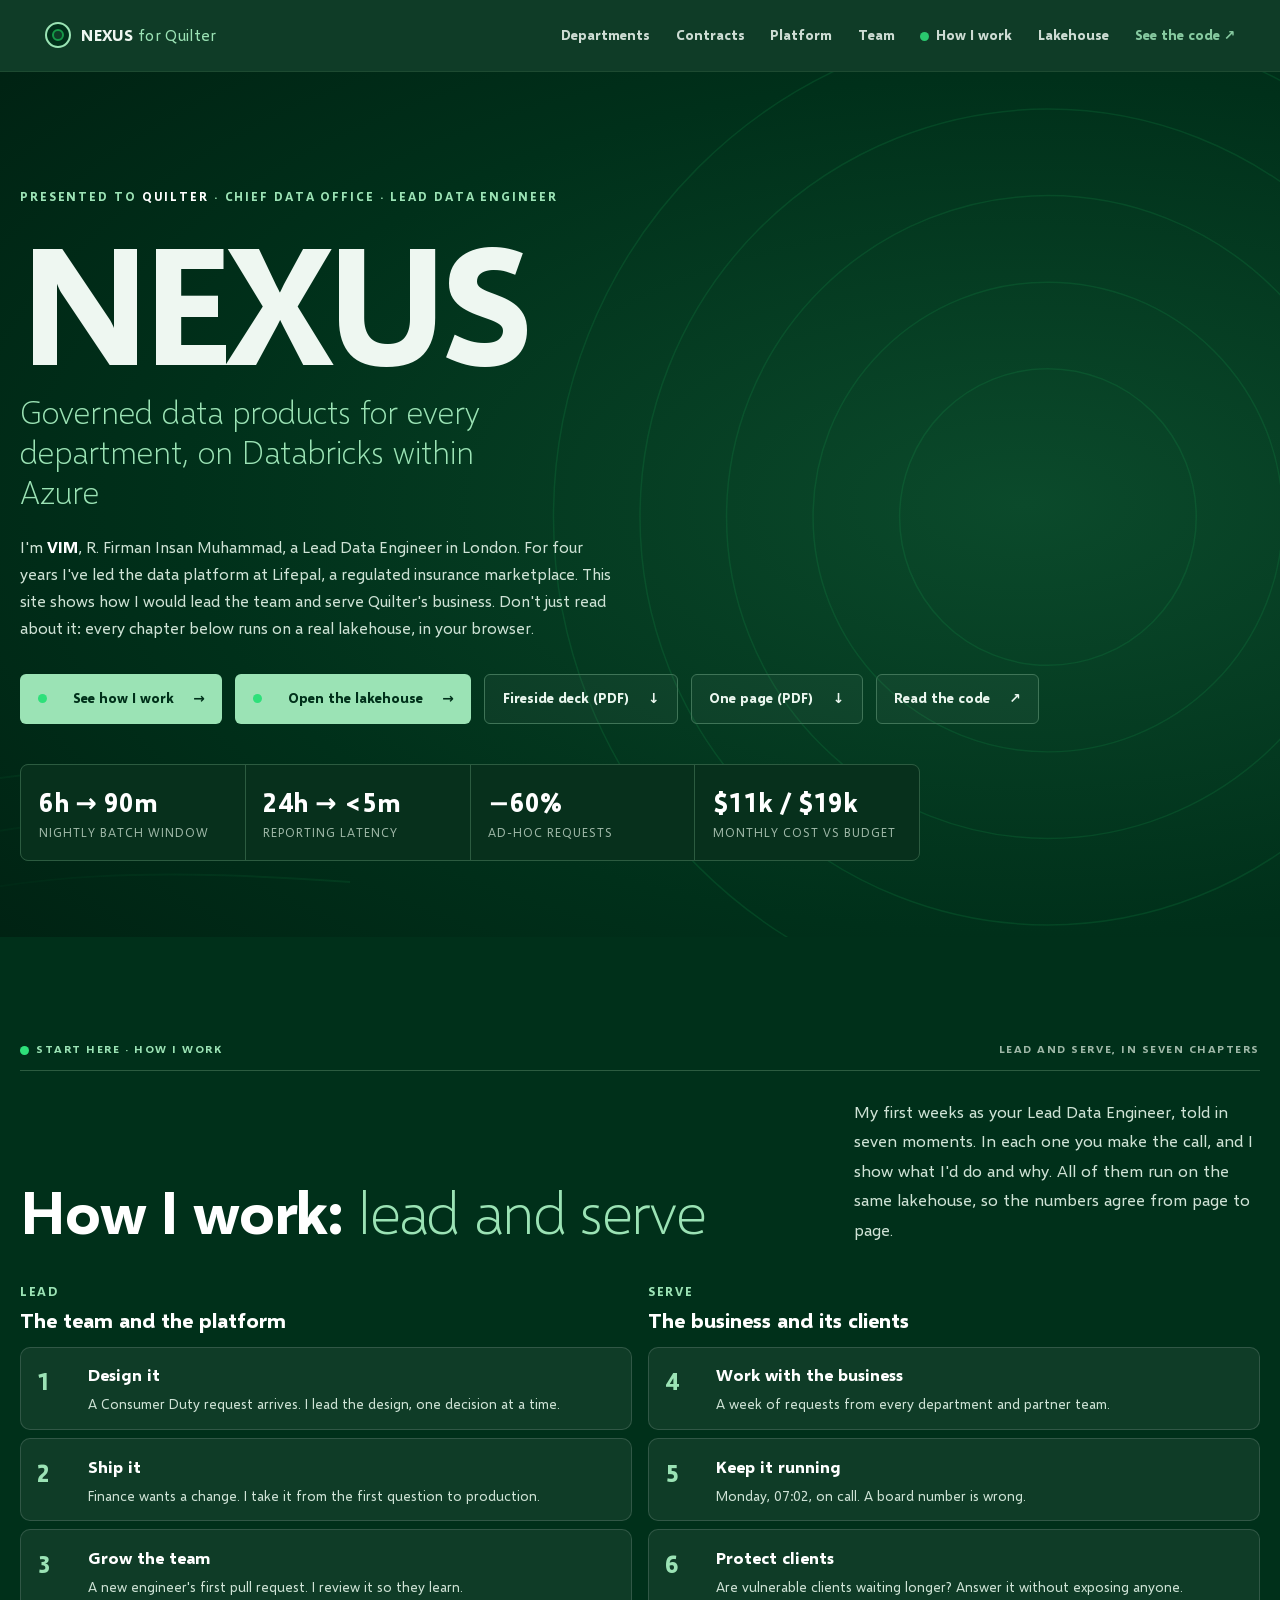
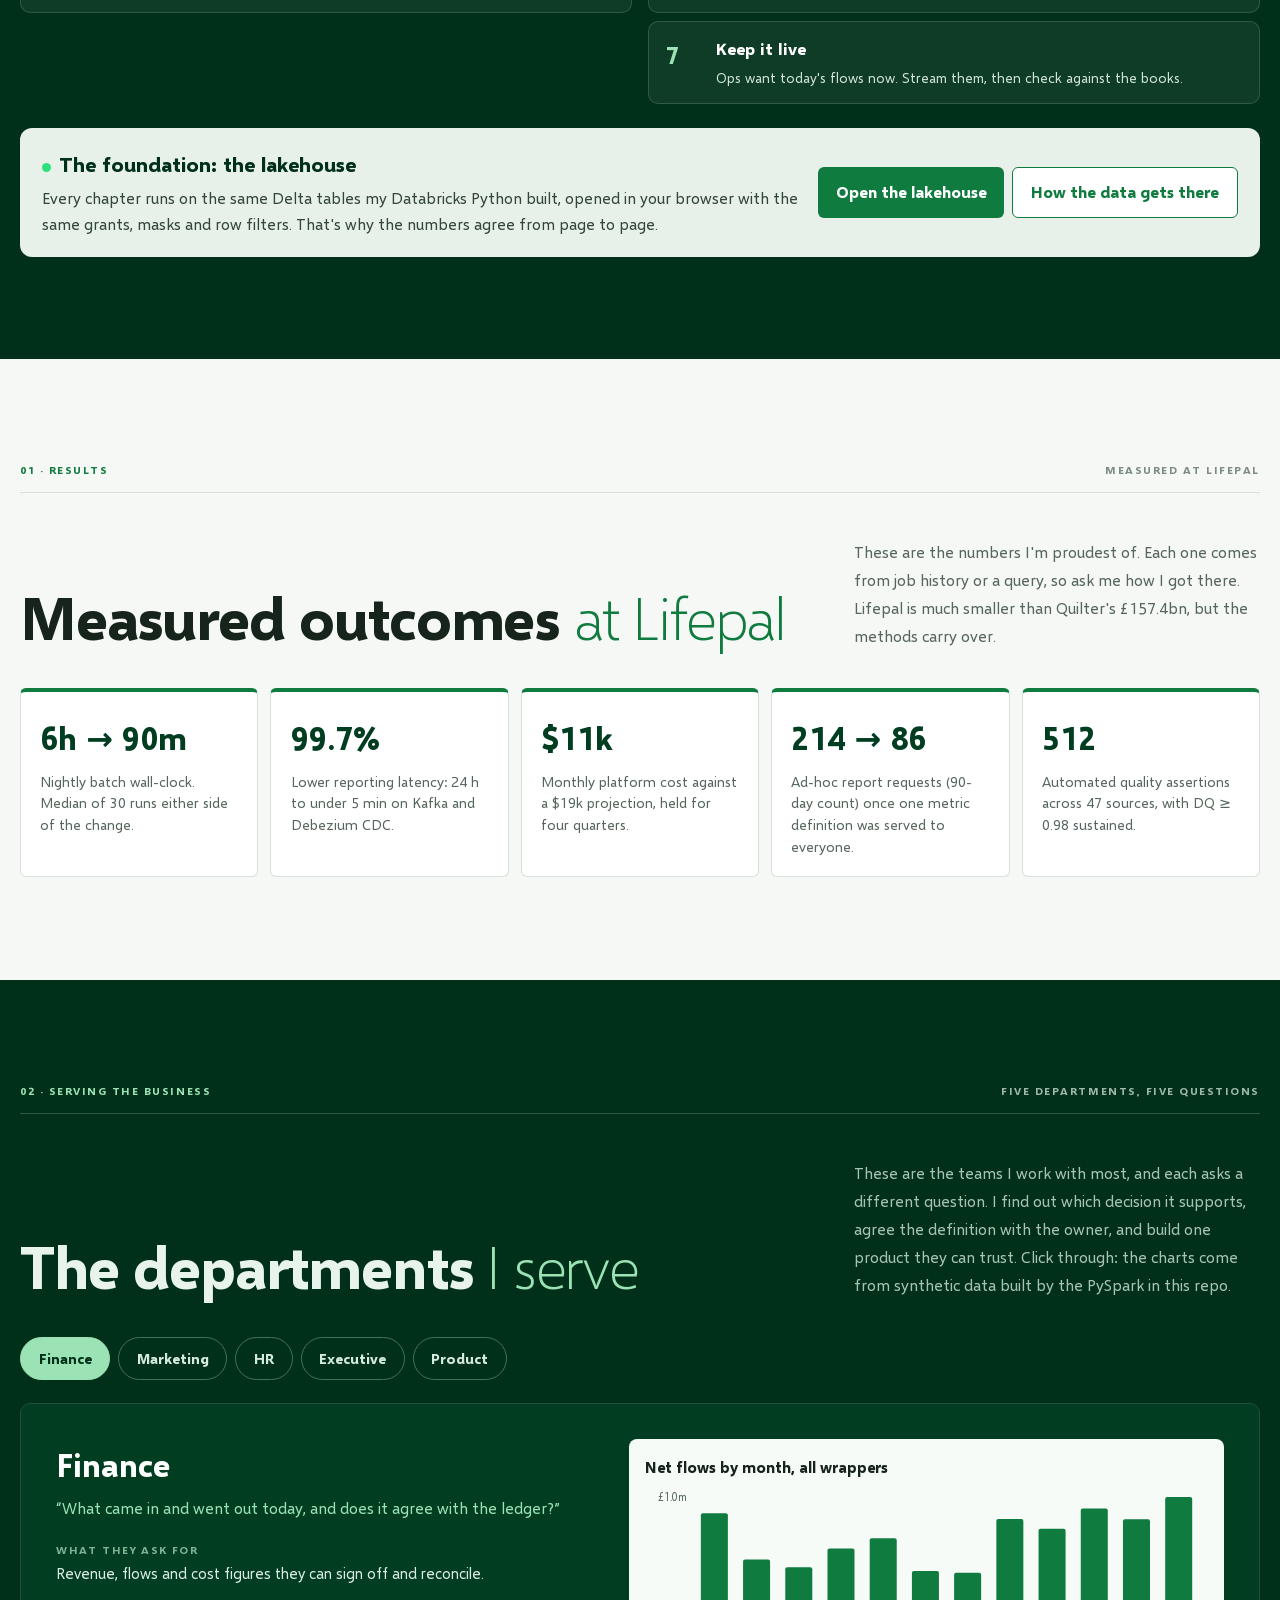
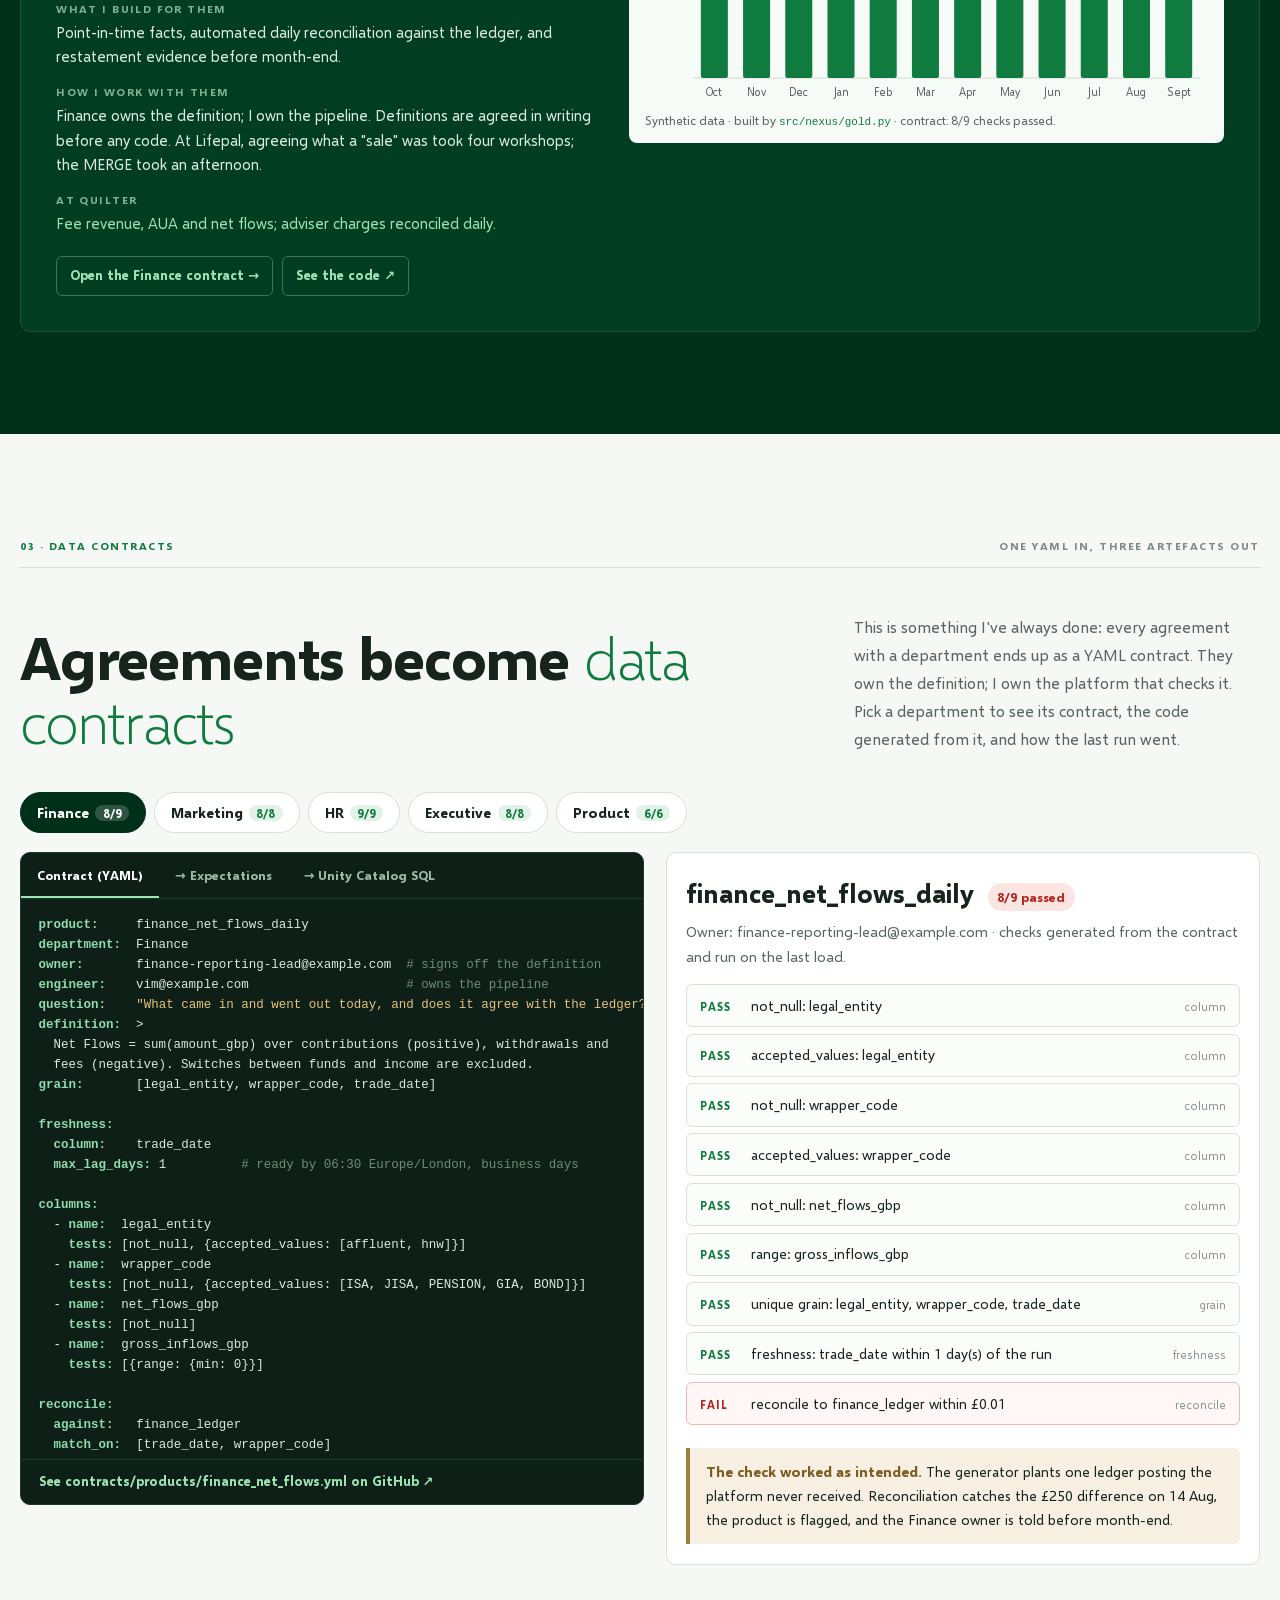
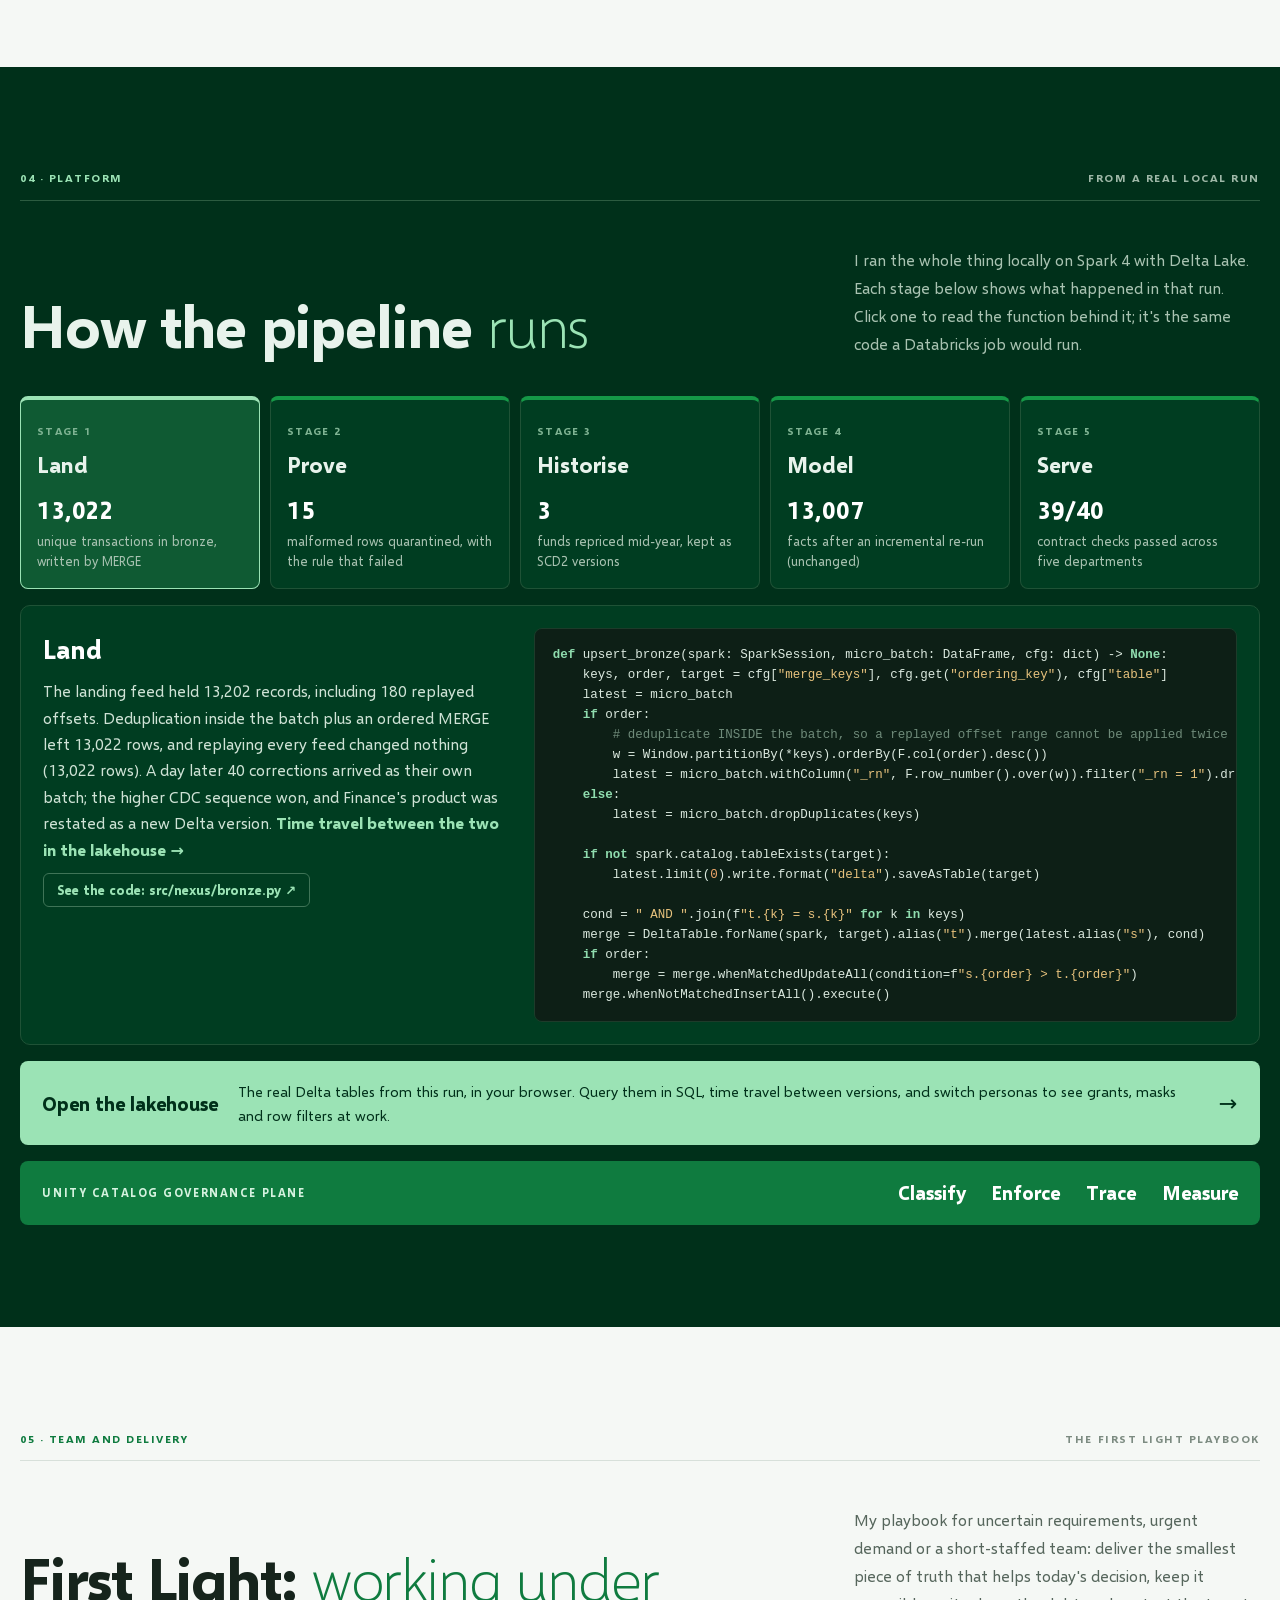
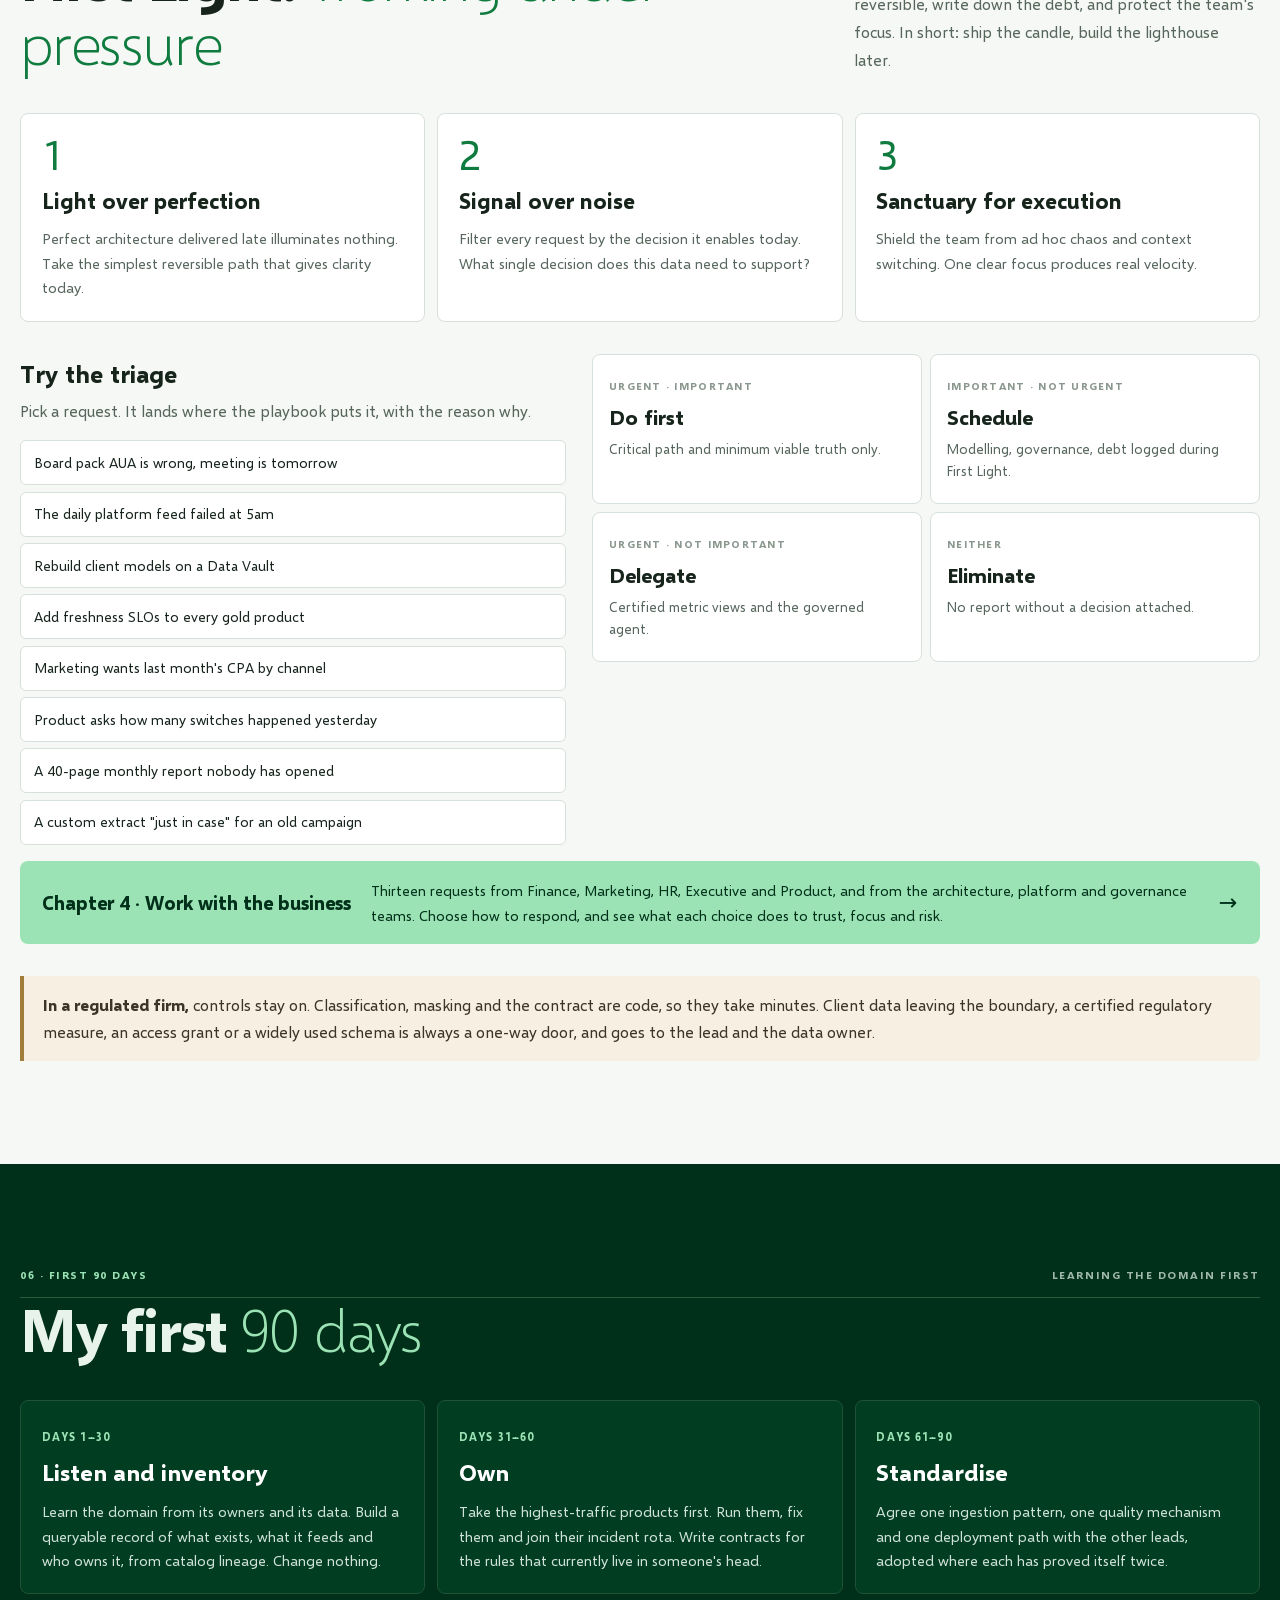
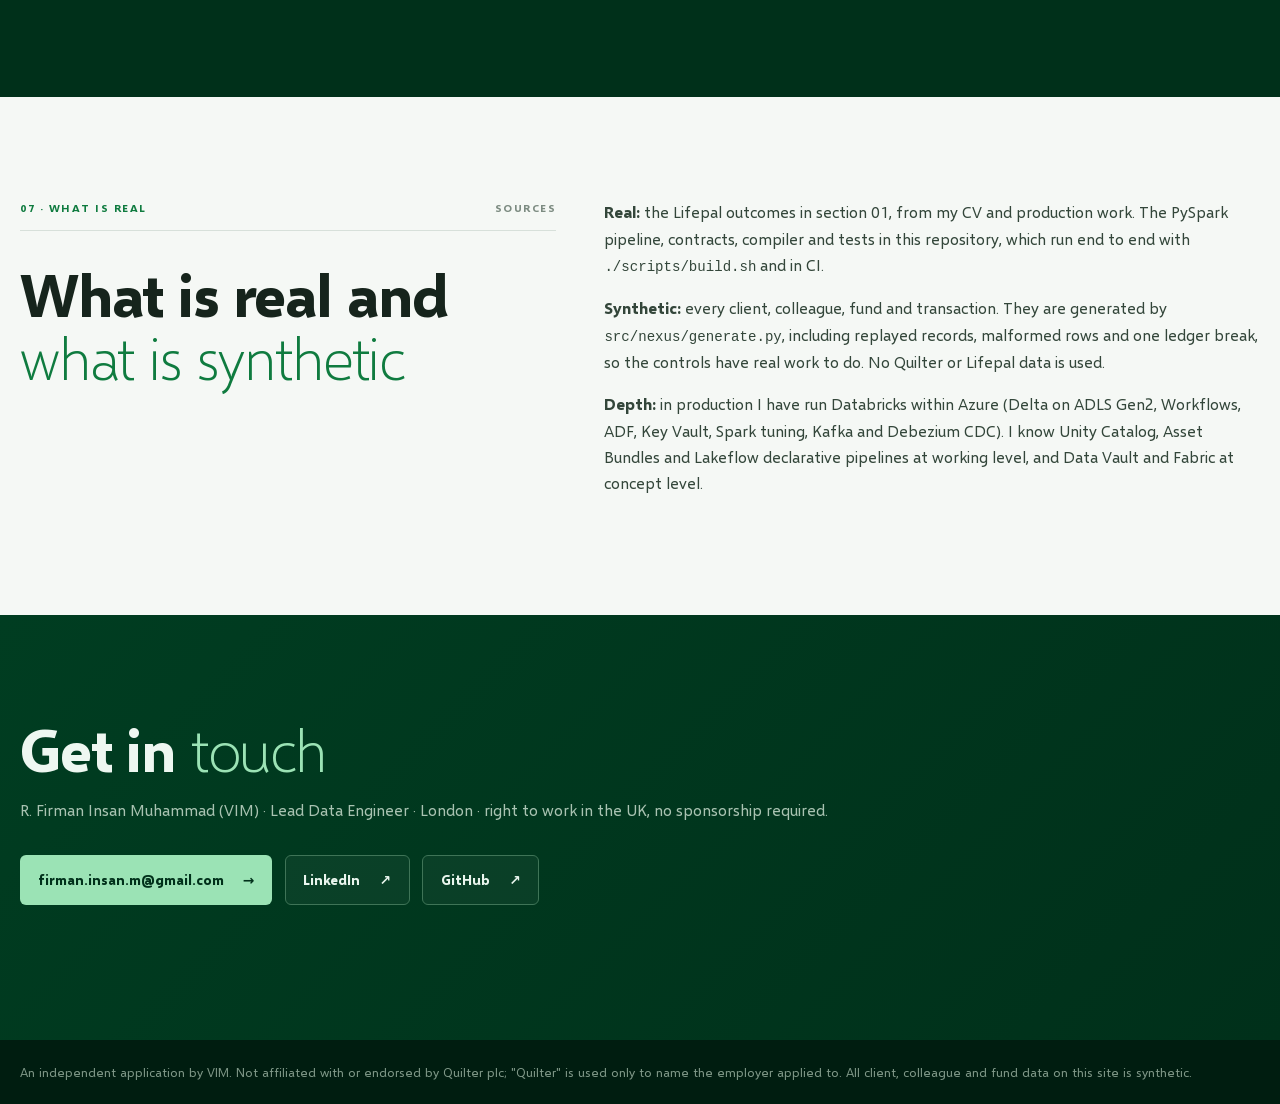
==== index.html @ 2d35a596 "Tell it as one story: How I work, lead and serve The pages become seven chapters (Lead: design it, s" ====
<!doctype html>
<html lang="en-GB">
<head>
<meta charset="utf-8">
<meta name="viewport" content="width=device-width, initial-scale=1">
<title>NEXUS for Quilter · VIM</title>
<meta name="description" content="An independent Lead Data Engineer portfolio by R. Firman Insan Muhammad (VIM): governed wealth data products on Databricks within Azure, data contracts per department, and the code that runs them.">
<link rel="icon" href="assets/favicon.svg" type="image/svg+xml">
<link rel="stylesheet" href="assets/site.css">
</head>
<body>
<a class="skip-link" href="#main">Skip to content</a>

<header class="site-header">
  <a class="brand" href="#top" aria-label="NEXUS for Quilter, back to top">
    <span class="brand-mark" aria-hidden="true"></span>
    <span><b>NEXUS</b> <span class="brand-for">for Quilter</span></span>
  </a>
  <nav aria-label="Primary">
    <a href="#departments">Departments</a>
    <a href="#contracts">Contracts</a>
    <a href="#platform">Platform</a>
    <a href="#team">Team</a>
    <a href="#how-i-work"><span class="live" aria-hidden="true"></span>How I work</a>
    <a href="lakehouse.html">Lakehouse</a>
    <a href="https://github.com/rfim/nexus-quilter" class="nav-code">See the code ↗</a>
  </nav>
</header>

<main id="main">
<section class="hero" id="top" aria-labelledby="hero-title">
  <svg class="hero-art" viewBox="0 0 1200 700" preserveAspectRatio="xMidYMid slice" aria-hidden="true">
    <defs>
      <linearGradient id="g1" x1="0" x2="1"><stop offset="0" stop-color="#1fb25a" stop-opacity="0"/><stop offset=".5" stop-color="#1fb25a" stop-opacity=".9"/><stop offset="1" stop-color="#9be3b5" stop-opacity="0"/></linearGradient>
    </defs>
    <g class="rings">
      <circle cx="930" cy="360" r="120"/><circle cx="930" cy="360" r="190"/><circle cx="930" cy="360" r="260"/>
      <circle cx="930" cy="360" r="330"/><circle cx="930" cy="360" r="400"/>
    </g>
    <g class="flows" fill="none" stroke="url(#g1)">
      <path d="M-50 520 C 250 380, 520 640, 1250 300"/><path d="M-50 560 C 300 420, 560 680, 1250 360"/>
      <path d="M-50 600 C 340 470, 600 720, 1250 420"/>
    </g>
  </svg>
  <div class="shell hero-inner">
    <p class="presented">Presented to <b>Quilter</b> · Chief Data Office · Lead Data Engineer</p>
    <h1 id="hero-title">NEXUS</h1>
    <p class="hero-sub">Governed data products for every department, on Databricks within Azure</p>
    <p class="hero-lede">I'm <b>VIM</b>, R. Firman Insan Muhammad, a Lead Data Engineer in London. For four years I've led the data platform at Lifepal, a regulated insurance marketplace. This site shows how I would lead the team and serve Quilter's business. Don't just read about it: every chapter below runs on a real lakehouse, in your browser.</p>
    <div class="hero-cta">
      <a class="button button-primary" href="#how-i-work"><span class="live" aria-hidden="true"></span>See how I work <span>→</span></a>
      <a class="button button-primary" href="lakehouse.html"><span class="live" aria-hidden="true"></span>Open the lakehouse <span>→</span></a>
      <a class="button button-secondary" href="assets/Nexus_Quilter_VIM.pdf">Fireside deck (PDF) <span>↓</span></a>
      <a class="button button-secondary" href="assets/VIM_Quilter_one_page.pdf">One page (PDF) <span>↓</span></a>
      <a class="button button-secondary" href="https://github.com/rfim/nexus-quilter">Read the code <span>↗</span></a>
    </div>
    <dl class="hero-stats" aria-label="Measured outcomes at Lifepal">
      <div><dt>6h → 90m</dt><dd>nightly batch window</dd></div>
      <div><dt>24h → &lt;5m</dt><dd>reporting latency</dd></div>
      <div><dt>−60%</dt><dd>ad-hoc requests</dd></div>
      <div><dt>$11k / $19k</dt><dd>monthly cost vs budget</dd></div>
    </dl>
  </div>
</section>

<section id="how-i-work" class="hiw section-pad" aria-labelledby="hiw-title">
  <div class="shell">
    <div class="section-index section-index-light"><span><span class="live" aria-hidden="true"></span>Start here · How I work</span><span>Lead and serve, in seven chapters</span></div>
    <div class="split-heading">
      <h2 id="hiw-title">How I work: <em>lead and serve</em></h2>
      <p class="lede">My first weeks as your Lead Data Engineer, told in seven moments. In each one you make the call, and I show what I'd do and why. All of them run on the same lakehouse, so the numbers agree from page to page.</p>
    </div>
      <div class="hiw-grid">
        <div class="hiw-half"><h3>Lead<b>The team and the platform</b></h3>
          <a class="chapter" href="design.html"><i>1</i><b>Design it</b><span>A Consumer Duty request arrives. I lead the design, one decision at a time.</span></a>
          <a class="chapter" href="release.html"><i>2</i><b>Ship it</b><span>Finance wants a change. I take it from the first question to production.</span></a>
          <a class="chapter" href="review.html"><i>3</i><b>Grow the team</b><span>A new engineer's first pull request. I review it so they learn.</span></a>
        </div>
        <div class="hiw-half"><h3>Serve<b>The business and its clients</b></h3>
          <a class="chapter" href="simulate.html#people"><i>4</i><b>Work with the business</b><span>A week of requests from every department and partner team.</span></a>
          <a class="chapter" href="oncall.html"><i>5</i><b>Keep it running</b><span>Monday, 07:02, on call. A board number is wrong.</span></a>
          <a class="chapter" href="duty.html"><i>6</i><b>Protect clients</b><span>Are vulnerable clients waiting longer? Answer it without exposing anyone.</span></a>
          <a class="chapter" href="streaming.html"><i>7</i><b>Keep it live</b><span>Ops want today's flows now. Stream them, then check against the books.</span></a>
        </div>
      </div>
      <div class="foundation">
        <div><b><span class="live" aria-hidden="true"></span>The foundation: the lakehouse</b><p>Every chapter runs on the same Delta tables my Databricks Python built, opened in your browser with the same grants, masks and row filters. That's why the numbers agree from page to page.</p></div>
        <div class="btns"><a href="lakehouse.html">Open the lakehouse</a><a class="ghost" href="simulate.html">How the data gets there</a></div>
      </div>
  </div>
</section>

<section id="results" class="section-pad" aria-labelledby="results-title">
  <div class="shell">
    <div class="section-index"><span>01 · Results</span><span>Measured at Lifepal</span></div>
    <div class="split-heading">
      <h2 id="results-title">Measured outcomes <em>at Lifepal</em></h2>
      <p>These are the numbers I'm proudest of. Each one comes from job history or a query, so ask me how I got there. Lifepal is much smaller than Quilter's £157.4bn, but the methods carry over.</p>
    </div>
    <div class="kpis">
      <article><b>6h → 90m</b><p>Nightly batch wall-clock. Median of 30 runs either side of the change.</p></article>
      <article><b>99.7%</b><p>Lower reporting latency: 24 h to under 5 min on Kafka and Debezium CDC.</p></article>
      <article><b>$11k</b><p>Monthly platform cost against a $19k projection, held for four quarters.</p></article>
      <article><b>214 → 86</b><p>Ad-hoc report requests (90-day count) once one metric definition was served to everyone.</p></article>
      <article><b>512</b><p>Automated quality assertions across 47 sources, with DQ ≥ 0.98 sustained.</p></article>
    </div>
  </div>
</section>

<section id="departments" class="departments section-pad" aria-labelledby="dept-title">
  <div class="shell">
    <div class="section-index section-index-light"><span>02 · Serving the business</span><span>Five departments, five questions</span></div>
    <div class="split-heading">
      <h2 id="dept-title">The departments <em>I serve</em></h2>
      <p>These are the teams I work with most, and each asks a different question. I find out which decision it supports, agree the definition with the owner, and build one product they can trust. Click through: the charts come from synthetic data built by the PySpark in this repo.</p>
    </div>
    <div class="tabs" role="tablist" aria-label="Departments" id="dept-tabs"></div>
    <div class="dept-panel" id="dept-panel" role="tabpanel"></div>
  </div>
</section>

<section id="contracts" class="section-pad" aria-labelledby="contracts-title">
  <div class="shell">
    <div class="section-index"><span>03 · Data contracts</span><span>One YAML in, three artefacts out</span></div>
    <div class="split-heading">
      <h2 id="contracts-title">Agreements become <em>data contracts</em></h2>
      <p>This is something I've always done: every agreement with a department ends up as a YAML contract. They own the definition; I own the platform that checks it. Pick a department to see its contract, the code generated from it, and how the last run went.</p>
    </div>
    <div class="chips" id="contract-chips" role="tablist" aria-label="Contracts"></div>
    <div class="contract-grid">
      <div class="contract-code">
        <div class="code-tabs" role="tablist" aria-label="Contract artefacts">
          <button role="tab" aria-selected="true" data-view="yaml">Contract (YAML)</button>
          <button role="tab" aria-selected="false" data-view="expectations">→ Expectations</button>
          <button role="tab" aria-selected="false" data-view="governance">→ Unity Catalog SQL</button>
        </div>
        <pre class="code" id="contract-code" tabindex="0"></pre>
        <a class="code-link" id="contract-link" href="#">See the file on GitHub ↗</a>
      </div>
      <div class="contract-results">
        <div class="result-head" id="result-head"></div>
        <ol class="checks" id="checks"></ol>
      </div>
    </div>
  </div>
</section>

<section id="platform" class="platform section-pad" aria-labelledby="platform-title">
  <div class="shell">
    <div class="section-index section-index-light"><span>04 · Platform</span><span>From a real local run</span></div>
    <div class="split-heading">
      <h2 id="platform-title">How the pipeline <em>runs</em></h2>
      <p>I ran the whole thing locally on Spark 4 with Delta Lake. Each stage below shows what happened in that run. Click one to read the function behind it; it's the same code a Databricks job would run.</p>
    </div>
    <ol class="stages" id="stages"></ol>
    <div class="stage-detail" id="stage-detail"></div>
    <a class="lakehouse-cta" href="lakehouse.html"><b>Open the lakehouse</b><span>The real Delta tables from this run, in your browser. Query them in SQL, time travel between versions, and switch personas to see grants, masks and row filters at work.</span><i>→</i></a>
    <div class="plane">
      <span>Unity Catalog governance plane</span>
      <b>Classify</b><b>Enforce</b><b>Trace</b><b>Measure</b>
    </div>
  </div>
</section>

<section id="team" class="section-pad" aria-labelledby="team-title">
  <div class="shell">
    <div class="section-index"><span>05 · Team and delivery</span><span>The First Light playbook</span></div>
    <div class="split-heading">
      <h2 id="team-title">First Light: <em>working under pressure</em></h2>
      <p>My playbook for uncertain requirements, urgent demand or a short-staffed team: deliver the smallest piece of truth that helps today's decision, keep it reversible, write down the debt, and protect the team's focus. In short: ship the candle, build the lighthouse later.</p>
    </div>
    <div class="beliefs">
      <article><span>1</span><h3>Light over perfection</h3><p>Perfect architecture delivered late illuminates nothing. Take the simplest reversible path that gives clarity today.</p></article>
      <article><span>2</span><h3>Signal over noise</h3><p>Filter every request by the decision it enables today. What single decision does this data need to support?</p></article>
      <article><span>3</span><h3>Sanctuary for execution</h3><p>Shield the team from ad hoc chaos and context switching. One clear focus produces real velocity.</p></article>
    </div>
    <div class="triage">
      <div class="triage-intro">
        <h3>Try the triage</h3>
        <p>Pick a request. It lands where the playbook puts it, with the reason why.</p>
        <ul class="requests" id="requests"></ul>
      </div>
      <div class="matrix" id="matrix" aria-live="polite">
        <div class="q" data-q="do"><small>Urgent · important</small><b>Do first</b><p>Critical path and minimum viable truth only.</p></div>
        <div class="q" data-q="schedule"><small>Important · not urgent</small><b>Schedule</b><p>Modelling, governance, debt logged during First Light.</p></div>
        <div class="q" data-q="delegate"><small>Urgent · not important</small><b>Delegate</b><p>Certified metric views and the governed agent.</p></div>
        <div class="q" data-q="eliminate"><small>Neither</small><b>Eliminate</b><p>No report without a decision attached.</p></div>
      </div>
    </div>
    <a class="lakehouse-cta" href="simulate.html#people"><b>Chapter 4 · Work with the business</b><span>Thirteen requests from Finance, Marketing, HR, Executive and Product, and from the architecture, platform and governance teams. Choose how to respond, and see what each choice does to trust, focus and risk.</span><i>→</i></a>
    <p class="regulated"><b>In a regulated firm,</b> controls stay on. Classification, masking and the contract are code, so they take minutes. Client data leaving the boundary, a certified regulatory measure, an access grant or a widely used schema is always a one-way door, and goes to the lead and the data owner.</p>
  </div>
</section>

<section id="ninety" class="ninety section-pad" aria-labelledby="ninety-title">
  <div class="shell">
    <div class="section-index section-index-light"><span>06 · First 90 days</span><span>Learning the domain first</span></div>
    <h2 id="ninety-title">My first <em>90 days</em></h2>
    <div class="phases">
      <article><small>Days 1–30</small><h3>Listen and inventory</h3><p>Learn the domain from its owners and its data. Build a queryable record of what exists, what it feeds and who owns it, from catalog lineage. Change nothing.</p></article>
      <article><small>Days 31–60</small><h3>Own</h3><p>Take the highest-traffic products first. Run them, fix them and join their incident rota. Write contracts for the rules that currently live in someone's head.</p></article>
      <article><small>Days 61–90</small><h3>Standardise</h3><p>Agree one ingestion pattern, one quality mechanism and one deployment path with the other leads, adopted where each has proved itself twice.</p></article>
    </div>
  </div>
</section>

<section id="honest" class="section-pad" aria-labelledby="honest-title">
  <div class="shell honest-grid">
    <div>
      <div class="section-index"><span>07 · What is real</span><span>Sources</span></div>
      <h2 id="honest-title">What is real and <em>what is synthetic</em></h2>
    </div>
    <div class="honest">
      <p><b>Real:</b> the Lifepal outcomes in section 01, from my CV and production work. The PySpark pipeline, contracts, compiler and tests in this repository, which run end to end with <code>./scripts/build.sh</code> and in CI.</p>
      <p><b>Synthetic:</b> every client, colleague, fund and transaction. They are generated by <code>src/nexus/generate.py</code>, including replayed records, malformed rows and one ledger break, so the controls have real work to do. No Quilter or Lifepal data is used.</p>
      <p><b>Depth:</b> in production I have run Databricks within Azure (Delta on ADLS Gen2, Workflows, ADF, Key Vault, Spark tuning, Kafka and Debezium CDC). I know Unity Catalog, Asset Bundles and Lakeflow declarative pipelines at working level, and Data Vault and Fabric at concept level.</p>
    </div>
  </div>
</section>

<section id="contact" class="contact section-pad" aria-labelledby="contact-title">
  <div class="shell">
    <h2 id="contact-title">Get in <em>touch</em></h2>
    <p>R. Firman Insan Muhammad (VIM) · Lead Data Engineer · London · right to work in the UK, no sponsorship required.</p>
    <div class="hero-cta">
      <a class="button button-primary" href="mailto:firman.insan.m@gmail.com">firman.insan.m@gmail.com <span>→</span></a>
      <a class="button button-secondary" href="https://www.linkedin.com/in/firmaninsan">LinkedIn <span>↗</span></a>
      <a class="button button-secondary" href="https://github.com/rfim">GitHub <span>↗</span></a>
    </div>
  </div>
</section>
</main>

<footer class="site-footer">
  <div class="shell">
    <p>An independent application by VIM. Not affiliated with or endorsed by Quilter plc; "Quilter" is used only to name the employer applied to. All client, colleague and fund data on this site is synthetic.</p>
  </div>
</footer>

<div class="dialog" id="dialog" hidden>
  <div class="dialog-box" role="dialog" aria-modal="true" aria-labelledby="dialog-title">
    <div class="dialog-head"><h3 id="dialog-title"></h3><button type="button" id="dialog-close" aria-label="Close">×</button></div>
    <pre class="code" id="dialog-code" tabindex="0"></pre>
  </div>
</div>

<script src="assets/site.js" defer></script>
</body>
</html>
---- assets/site.css ----
/* Segoe UI where installed (Windows, Xbox); Selawik, Microsoft's open-source metric match, everywhere else */
@font-face{font-family:Selawik;src:url(fonts/Selawik-Light.woff2) format("woff2");font-weight:300;font-display:swap}
@font-face{font-family:Selawik;src:url(fonts/Selawik-Regular.woff2) format("woff2");font-weight:400;font-display:swap}
@font-face{font-family:Selawik;src:url(fonts/Selawik-Bold.woff2) format("woff2");font-weight:600 800;font-display:swap}
:root{
  --forest:#00301a;--forest2:#003d21;--forest3:#0b4a2b;--green:#0f7b3f;--green2:#159847;--mint:#9be3b5;
  --ink:#16241c;--muted:#56665c;--line:#d7e0da;--paper:#f5f8f5;--white:#fff;--amber:#a07d3a;--amber-bg:#f6efe2;
  --red:#b3261e;--width:1240px;
  --font-ui:"Segoe UI Variable Text","Segoe UI",Selawik,system-ui,sans-serif;
  --font-serif:"Segoe UI Variable Display","Segoe UI",Selawik,system-ui,sans-serif;
  --font-mono:"Cascadia Code","Cascadia Mono",Consolas,ui-monospace,Menlo,monospace;
}
*{box-sizing:border-box}
html{scroll-behavior:smooth}
body{margin:0;color:var(--ink);background:var(--paper);font:400 16px/1.65 var(--font-ui)}
a{color:inherit;text-decoration:none}
button{font:inherit;cursor:pointer}
a:focus-visible,button:focus-visible,pre:focus-visible{outline:3px solid var(--mint);outline-offset:3px}
code{font-family:var(--font-mono);font-size:.88em}
.shell{width:min(calc(100% - 2rem),var(--width));margin-inline:auto}
.skip-link{position:absolute;left:1rem;top:-5rem;z-index:100;padding:.6rem 1rem;background:#fff;color:#111}
.skip-link:focus{top:1rem}
.section-pad{padding:clamp(4rem,8vw,7.5rem) 0}
.section-index{display:flex;justify-content:space-between;gap:1rem;padding-bottom:.8rem;border-bottom:1px solid var(--line);
  font-size:.68rem;font-weight:800;letter-spacing:.14em;text-transform:uppercase;color:var(--green)}
.section-index span:last-child{color:#7c8b81}
.section-index-light{border-color:#2c5b40;color:var(--mint)}
.section-index-light span:last-child{color:#9fb8a8}
h1,h2,h3,p{overflow-wrap:break-word}
h2{font-family:var(--font-serif);font-size:clamp(2.2rem,4.6vw,4.4rem);line-height:1.08;letter-spacing:-.02em;margin:0;font-weight:700}
h2 em{font-style:normal;font-weight:300;color:var(--green)}
.split-heading{display:grid;grid-template-columns:minmax(0,1.15fr) minmax(260px,.6fr);gap:3.5rem;align-items:end;margin:2.8rem 0 2.4rem}
.split-heading>p{margin:0;color:var(--muted);line-height:1.75}
.button{display:inline-flex;align-items:center;gap:1.2rem;min-height:50px;padding:.75rem 1.1rem;border-radius:6px;font-size:.86rem;font-weight:800;transition:transform .2s,background .2s,border-color .2s}
.button:hover{transform:translateY(-2px)}
.button-primary{color:var(--forest);background:var(--mint)}
.button-primary:hover{background:#fff}
.button-secondary{color:#eaf6ee;border:1px solid #3f7457;background:rgba(255,255,255,.04)}
.button-secondary:hover{border-color:var(--mint)}

/* header */
.site-header{display:flex;align-items:center;justify-content:space-between;gap:2rem;min-height:72px;padding:.7rem clamp(1rem,3.5vw,3.5rem);
  position:sticky;top:0;z-index:20;background:rgba(0,48,26,.94);backdrop-filter:blur(8px);color:#eef7f1;border-bottom:1px solid #1d4a31}
.brand{display:flex;align-items:center;gap:.65rem;font-size:1rem;letter-spacing:.02em}
.brand-mark{width:26px;height:26px;border-radius:50%;border:2px solid var(--mint);box-shadow:inset 0 0 0 5px var(--forest),inset 0 0 0 7px var(--green2)}
.brand-for{color:var(--mint);font-weight:400}
.site-header nav{display:flex;gap:clamp(.8rem,2vw,1.8rem);font-size:.86rem;font-weight:650;flex-wrap:wrap;justify-content:flex-end}
.site-header nav a{opacity:.85}.site-header nav a:hover{opacity:1;color:var(--mint)}
.nav-code{color:var(--mint)}

/* hero */
.hero{position:relative;overflow:hidden;background:radial-gradient(120% 90% at 80% 50%,#0b4a2b 0%,#00301a 55%,#001d10 100%);color:#eef7f1;padding:clamp(4rem,9vw,7.5rem) 0 clamp(3rem,6vw,5rem)}
.hero-art{position:absolute;inset:0;width:100%;height:100%;opacity:.9}
.rings circle{fill:none;stroke:#1fb25a;stroke-opacity:.18;stroke-width:1.2;transform-origin:930px 360px;animation:breathe 9s ease-in-out infinite}
.rings circle:nth-child(2){animation-delay:-1.8s}.rings circle:nth-child(3){animation-delay:-3.6s}
.rings circle:nth-child(4){animation-delay:-5.4s}.rings circle:nth-child(5){animation-delay:-7.2s}
.flows{transform:translateY(90px);opacity:.45}
.flows path{stroke-width:1.6;stroke-dasharray:420 900;animation:flow 12s linear infinite}
.flows path:nth-child(2){animation-duration:15s;opacity:.7}.flows path:nth-child(3){animation-duration:19s;opacity:.5}
@keyframes breathe{0%,100%{transform:scale(1);stroke-opacity:.12}50%{transform:scale(1.05);stroke-opacity:.32}}
@keyframes flow{to{stroke-dashoffset:-1320}}
@media (prefers-reduced-motion:reduce){.rings circle,.flows path{animation:none}}
.hero-inner{position:relative}
.presented{font-size:.74rem;font-weight:800;letter-spacing:.16em;text-transform:uppercase;color:var(--mint);margin:0 0 1.2rem}
.presented b{color:#fff}
.hero h1{font-family:var(--font-serif);font-size:clamp(4.5rem,13vw,10.5rem);line-height:.9;letter-spacing:-.04em;margin:0}
.hero-sub{font-family:var(--font-serif);font-weight:300;font-size:clamp(1.35rem,2.6vw,2rem);color:var(--mint);margin:1rem 0 1.4rem;max-width:30ch;line-height:1.25}
.hero-lede{max-width:66ch;color:#cfe3d6;font-size:1.02rem}
.hero-lede b{color:#fff}
.hero-cta{display:flex;flex-wrap:wrap;gap:.8rem;margin:2rem 0}
.hero-stats{display:grid;grid-template-columns:repeat(4,minmax(0,1fr));gap:1px;background:#2c5b40;border:1px solid #2c5b40;border-radius:8px;overflow:hidden;margin:2.5rem 0 0;max-width:900px}
.hero-stats div{background:rgba(0,40,22,.85);padding:1rem 1.1rem}
.hero-stats dt{font-family:var(--font-serif);font-size:1.6rem;font-weight:700;color:#fff}
.hero-stats dd{margin:0;font-size:.78rem;color:#9fb8a8;text-transform:uppercase;letter-spacing:.08em}

/* results */
.kpis{display:grid;grid-template-columns:repeat(5,minmax(0,1fr));gap:12px}
.kpis article{background:#fff;border:1px solid var(--line);border-top:4px solid var(--green);border-radius:6px;padding:1.2rem}
.kpis b{font-family:var(--font-serif);font-size:2rem;color:var(--forest2);display:block}
.kpis p{margin:.4rem 0 0;color:var(--muted);font-size:.9rem;line-height:1.5}

/* departments */
.departments,.platform,.ninety{background:var(--forest);color:#e8f3ec}
.departments h2 em,.platform h2 em,.ninety h2 em{color:var(--mint)}
.departments .split-heading>p,.platform .split-heading>p{color:#a9c3b2}
.tabs{display:flex;gap:.5rem;flex-wrap:wrap;margin-bottom:1.4rem}
.tabs button{border:1px solid #3f7457;background:transparent;color:#d6eadc;border-radius:999px;padding:.55rem 1.1rem;font-weight:700;font-size:.9rem}
.tabs button[aria-selected=true]{background:var(--mint);color:var(--forest);border-color:var(--mint)}
.dept-panel{display:grid;grid-template-columns:minmax(0,1fr) minmax(0,1.1fr);gap:2rem;background:var(--forest2);border:1px solid #1f5236;border-radius:10px;padding:clamp(1.2rem,3vw,2.2rem)}
.dept-panel h3{font-family:var(--font-serif);font-size:2rem;margin:0 0 .2rem;color:#fff}
.dept-q{color:var(--mint);margin:0 0 1.2rem}
.dept-rows{display:grid;gap:.9rem;margin:0}
.dept-rows dt{font-size:.68rem;font-weight:800;letter-spacing:.13em;text-transform:uppercase;color:#7fb393}
.dept-rows dd{margin:.15rem 0 0;color:#dcebe1;font-size:.95rem;line-height:1.6}
.dept-rows .quilter dd{color:var(--mint)}
.dept-chart{align-self:start;background:#f7fbf8;color:var(--ink);border-radius:8px;padding:1rem 1rem .7rem;min-width:0}
.dept-chart h4{margin:0 0 .2rem;font-size:.95rem}
.dept-chart .note{font-size:.78rem;color:var(--muted);margin:.4rem 0 0}
.dept-chart .note code{color:var(--green)}
.dept-actions{display:flex;gap:.6rem;flex-wrap:wrap;margin-top:1.3rem}
.link-btn{border:1px solid #3f7457;background:transparent;color:var(--mint);border-radius:6px;padding:.5rem .8rem;font-weight:700;font-size:.82rem}
.link-btn:hover{border-color:var(--mint)}
.tiles{display:grid;grid-template-columns:repeat(3,1fr);gap:8px;margin-bottom:.6rem}
.tiles div{background:#fff;border:1px solid var(--line);border-radius:6px;padding:.6rem .7rem}
.tiles b{display:block;font-family:var(--font-serif);font-size:1.35rem;color:var(--forest2)}
.tiles small{color:var(--muted);font-size:.72rem;text-transform:uppercase;letter-spacing:.06em}
svg.chart{width:100%;height:auto;display:block}
svg.chart text{font:11px var(--font-ui);fill:#56665c}
svg.chart .axis{stroke:#cfd9d2}
svg.chart .lbl{fill:#16241c;font-weight:700}

/* contracts */
.chips{display:flex;flex-wrap:wrap;gap:.5rem;margin-bottom:1.2rem}
.chips button{border:1px solid var(--line);background:#fff;border-radius:999px;padding:.5rem 1rem;font-weight:700;font-size:.88rem;color:var(--ink)}
.chips button[aria-selected=true]{background:var(--forest);color:#fff;border-color:var(--forest)}
.chips .badge{font-size:.72rem;margin-left:.4rem;padding:.1rem .45rem;border-radius:999px;background:#e3f2e8;color:var(--green)}
.chips .badge.fail{background:#fbe5e3;color:var(--red)}
.chips button[aria-selected=true] .badge{background:rgba(255,255,255,.18);color:#fff}
.contract-grid{display:grid;grid-template-columns:minmax(0,1.05fr) minmax(0,1fr);gap:1.4rem;align-items:start}
.contract-code{background:#0d1f16;border-radius:10px;overflow:hidden;border:1px solid #1d3b2a}
.code-tabs{display:flex;border-bottom:1px solid #1d3b2a;overflow-x:auto}
.code-tabs button{background:transparent;border:0;color:#9fb8a8;padding:.75rem 1rem;font-size:.8rem;font-weight:700;white-space:nowrap}
.code-tabs button[aria-selected=true]{color:#fff;box-shadow:inset 0 -2px 0 var(--mint)}
pre.code{margin:0;padding:1rem 1.1rem;max-height:560px;overflow:auto;font:12.5px/1.6 var(--font-mono);color:#dbe9df;background:#0d1f16;white-space:pre}
pre.code .c{color:#6f8b7a}pre.code .s{color:#e7c27d}pre.code .k{color:#8fdcae;font-weight:700}pre.code .n{color:#f0a76b}
.code-link{display:block;padding:.7rem 1.1rem;border-top:1px solid #1d3b2a;color:var(--mint);font-size:.82rem;font-weight:700}
.contract-results{background:#fff;border:1px solid var(--line);border-radius:10px;padding:1.2rem}
.result-head h3{font-family:var(--font-serif);margin:0;font-size:1.6rem}
.result-head p{margin:.3rem 0 1rem;color:var(--muted);font-size:.92rem}
.score{display:inline-block;font-weight:800;font-size:.8rem;padding:.2rem .6rem;border-radius:999px;background:#e3f2e8;color:var(--green);margin-left:.4rem;vertical-align:middle}
.score.fail{background:#fbe5e3;color:var(--red)}
.checks{list-style:none;margin:0;padding:0;display:grid;gap:.4rem}
.checks details{border:1px solid var(--line);border-radius:6px;padding:.55rem .8rem;background:#fbfdfb}
.checks summary{cursor:pointer;display:flex;gap:.6rem;align-items:baseline;font-size:.9rem;list-style:none}
.checks summary::-webkit-details-marker{display:none}
.checks .st{font-size:.7rem;font-weight:800;letter-spacing:.08em;text-transform:uppercase;color:var(--green);min-width:2.6rem}
.checks .fail .st{color:var(--red)}
.checks .fail{border-color:#efb7b2;background:#fff7f6}
.checks .kind{margin-left:auto;font-size:.72rem;color:#8a978e}
.checks pre{margin:.6rem 0 0;padding:.6rem;background:#f1f5f2;border-radius:4px;font:11.5px/1.5 var(--font-mono);white-space:pre-wrap;color:#2a3a30}
.callout{margin-top:1rem;border-left:4px solid var(--amber);background:var(--amber-bg);padding:.8rem 1rem;font-size:.9rem;border-radius:0 6px 6px 0}
.callout b{color:#7d5d22}

/* platform */
.stages{list-style:none;margin:0;padding:0;display:grid;grid-template-columns:repeat(5,minmax(0,1fr));gap:10px}
.stages button{width:100%;height:100%;text-align:left;background:var(--forest2);border:1px solid #1f5236;border-top:4px solid var(--green2);border-radius:8px;padding:1rem;color:#e8f3ec}
.stages button[aria-pressed=true]{background:#0f5a33;border-color:var(--mint)}
.stages small{font-size:.66rem;letter-spacing:.13em;text-transform:uppercase;color:#7fb393;font-weight:800}
.stages h3{margin:.3rem 0 .4rem;font-family:var(--font-serif);font-size:1.35rem}
.stages b{display:block;font-size:1.5rem;color:#fff}
.stages p{margin:.2rem 0 0;font-size:.82rem;color:#a9c3b2;line-height:1.5}
.stage-detail{margin-top:1rem;display:grid;grid-template-columns:minmax(0,.8fr) minmax(0,1.2fr);gap:1.4rem;background:var(--forest2);border:1px solid #1f5236;border-radius:10px;padding:1.4rem}
.stage-detail h3{font-family:var(--font-serif);font-size:1.6rem;margin:0 0 .5rem;color:#fff}
.stage-detail p{color:#cfe3d6;margin:0 0 .8rem}
.stage-detail .code-wrap{border-radius:8px;overflow:hidden;border:1px solid #1d3b2a;min-width:0}
.stage-detail .code-wrap pre{max-height:420px}
.plane{margin-top:1rem;display:flex;flex-wrap:wrap;gap:.6rem 1.6rem;align-items:center;padding:1rem 1.4rem;border-radius:8px;background:var(--green);color:#fff}
.plane span{font-size:.7rem;letter-spacing:.14em;text-transform:uppercase;font-weight:800;color:#d5f2df;margin-right:auto}
.plane b{font-family:var(--font-serif);font-size:1.2rem}

/* team */
.beliefs{display:grid;grid-template-columns:repeat(3,minmax(0,1fr));gap:12px}
.beliefs article{background:#fff;border:1px solid var(--line);border-radius:8px;padding:1.3rem}
.beliefs span{font-family:var(--font-serif);font-size:2.6rem;color:var(--green);line-height:1}
.beliefs h3{font-family:var(--font-serif);font-size:1.35rem;margin:.4rem 0}
.beliefs p{margin:0;color:var(--muted);font-size:.93rem}
.triage{display:grid;grid-template-columns:minmax(0,.9fr) minmax(0,1.1fr);gap:1.6rem;margin-top:2rem;align-items:start}
.triage h3{font-family:var(--font-serif);font-size:1.5rem;margin:0}
.triage-intro>p{color:var(--muted);margin:.3rem 0 1rem}
.requests{list-style:none;padding:0;margin:0;display:grid;gap:.4rem}
.requests button{width:100%;text-align:left;border:1px solid var(--line);background:#fff;border-radius:6px;padding:.6rem .8rem;font-size:.9rem;color:var(--ink)}
.requests button[aria-pressed=true]{border-color:var(--green);box-shadow:inset 3px 0 0 var(--green)}
.matrix{display:grid;grid-template-columns:1fr 1fr;gap:8px}
.matrix .q{border:1px solid var(--line);background:#fff;border-radius:8px;padding:1rem;min-height:150px;transition:all .25s}
.matrix .q small{font-size:.66rem;letter-spacing:.12em;text-transform:uppercase;color:#8a978e;font-weight:800}
.matrix .q b{display:block;font-family:var(--font-serif);font-size:1.3rem;margin:.2rem 0}
.matrix .q p{margin:0;font-size:.86rem;color:var(--muted)}
.matrix .q.on{background:var(--forest);border-color:var(--forest);color:#fff}
.matrix .q.on p,.matrix .q.on small{color:var(--mint)}
.matrix .why{grid-column:1/-1;background:#e7f1ea;border-left:4px solid var(--green);border-radius:0 6px 6px 0;padding:.8rem 1rem;font-size:.92rem}
.regulated{margin:2rem 0 0;padding:1rem 1.2rem;background:var(--amber-bg);border-left:4px solid var(--amber);border-radius:0 6px 6px 0;color:#3c3426}

/* 90 days */
.phases{display:grid;grid-template-columns:repeat(3,minmax(0,1fr));gap:12px;margin-top:2.4rem}
.phases article{background:var(--forest2);border:1px solid #1f5236;border-radius:8px;padding:1.3rem}
.phases small{color:var(--mint);font-weight:800;letter-spacing:.1em;text-transform:uppercase;font-size:.7rem}
.phases h3{font-family:var(--font-serif);font-size:1.45rem;margin:.3rem 0 .5rem;color:#fff}
.phases p{margin:0;color:#cfe3d6;font-size:.93rem}

/* honest + contact */
.honest-grid{display:grid;grid-template-columns:minmax(0,.9fr) minmax(0,1.1fr);gap:3rem;align-items:start}
.honest-grid h2{margin-top:2rem}
.honest p{margin:0 0 1rem;color:#33463a}
.contact{background:linear-gradient(135deg,#003d21,#00301a);color:#eef7f1}
.contact h2 em{color:var(--mint)}
.contact p{color:#a9c3b2}
.site-footer{background:#001d10;color:#7f9888;font-size:.8rem;padding:1.4rem 0}
.site-footer p{margin:0}

/* dialog */
.dialog{position:fixed;inset:0;background:rgba(0,20,10,.7);z-index:50;display:grid;place-items:center;padding:1rem}
.dialog[hidden]{display:none}
.dialog-box{width:min(960px,100%);max-height:88vh;display:flex;flex-direction:column;background:#0d1f16;border-radius:10px;overflow:hidden;border:1px solid #2c5b40}
.dialog-head{display:flex;justify-content:space-between;align-items:center;padding:.8rem 1rem;color:#fff;border-bottom:1px solid #1d3b2a}
.dialog-head h3{margin:0;font-size:.95rem;font-family:var(--font-mono)}
.dialog-head button{background:transparent;border:0;color:#fff;font-size:1.6rem;line-height:1}
.dialog pre.code{max-height:none;flex:1}

@media (max-width:980px){
  .split-heading,.dept-panel,.contract-grid,.stage-detail,.triage,.honest-grid{grid-template-columns:1fr;gap:1.4rem}
  .kpis{grid-template-columns:repeat(2,minmax(0,1fr))}
  .stages{grid-template-columns:repeat(2,minmax(0,1fr))}
  .beliefs,.phases{grid-template-columns:1fr}
  .hero-stats{grid-template-columns:repeat(2,minmax(0,1fr))}
}
@media (max-width:560px){
  .site-header nav a:not(.nav-code){display:none}
  .kpis,.stages{grid-template-columns:1fr}
  .matrix{grid-template-columns:1fr}
  pre.code{font-size:11.5px}
}

.lakehouse-cta{display:grid;grid-template-columns:auto 1fr auto;gap:1.2rem;align-items:center;margin-top:1rem;padding:1.1rem 1.4rem;border-radius:8px;background:var(--mint);color:var(--forest)}
.lakehouse-cta b{font-size:1.2rem}.lakehouse-cta span{font-size:.92rem}.lakehouse-cta i{font-style:normal;font-size:1.4rem}
.lakehouse-cta:hover{background:#fff}
.stage-detail p a{color:var(--mint);font-weight:700}
@media (max-width:700px){.lakehouse-cta{grid-template-columns:1fr}}

.jd-links{display:grid;grid-template-columns:repeat(4,minmax(0,1fr));gap:8px;margin:1.2rem 0}
.jd-links h3{grid-column:1/-1;margin:0 0 .2rem;font-size:1.05rem}
.jd-links a{display:block;background:#fff;border:1px solid var(--line);border-top:3px solid var(--green);border-radius:8px;padding:.7rem .8rem;font-weight:700;color:var(--ink)}
.jd-links a:hover{border-color:var(--green)}
.jd-links small{display:block;font-size:.66rem;font-weight:800;letter-spacing:.08em;text-transform:uppercase;color:var(--green);margin-bottom:.15rem}
@media (max-width:860px){.jd-links{grid-template-columns:1fr 1fr}}

/* live marker: the lakehouse and How I work are the heart of the site */
.live{display:inline-block;width:9px;height:9px;border-radius:50%;background:#2ee07a;margin-right:.45rem;vertical-align:middle;animation:beep 1.6s ease-out infinite}
@keyframes beep{0%{box-shadow:0 0 0 0 rgba(46,224,122,.75)}70%{box-shadow:0 0 0 10px rgba(46,224,122,0)}100%{box-shadow:0 0 0 0 rgba(46,224,122,0)}}
@media (prefers-reduced-motion:reduce){.live{animation:none}}
.story-nav{display:grid;grid-template-columns:1fr 1fr;gap:12px;margin-top:2rem}
.story-nav a{display:block;background:#fff;border:1px solid var(--line);border-radius:10px;padding:1rem 1.2rem;font-weight:800;font-size:1.1rem;color:var(--ink)}
.story-nav a:hover{border-color:var(--green)}
.story-nav a.next{text-align:right;background:#00301a;color:#fff;border-color:#00301a}
.story-nav small{display:block;font-size:.7rem;letter-spacing:.1em;text-transform:uppercase;color:var(--green);margin-bottom:.2rem}
.story-nav a.next small{color:var(--mint)}
/* How I work, on the home page and the hub */
.hiw{background:#00301a;color:#e8f3ec}
.hiw h2{color:#fff}
.hiw .lede{color:#cfe3d6;max-width:68ch;font-size:1.05rem}
.hiw-grid{display:grid;grid-template-columns:1fr 1fr;gap:16px;margin:1.6rem 0 1rem}
.hiw-half h3{font-size:.78rem;letter-spacing:.14em;text-transform:uppercase;color:var(--mint);margin:0 0 .6rem}
.hiw-half h3 b{color:#fff;font-size:1.3rem;letter-spacing:0;text-transform:none;display:block}
.chapter{display:grid;grid-template-columns:2.4rem 1fr;gap:.2rem .8rem;background:rgba(255,255,255,.06);border:1px solid rgba(255,255,255,.14);border-radius:10px;padding:.85rem 1rem;margin-bottom:8px;color:#e8f3ec}
button.chapter{width:100%;text-align:left;font:inherit;cursor:pointer}
.chapter:hover{border-color:var(--mint);background:rgba(255,255,255,.1)}
.chapter i{grid-row:span 2;font-style:normal;font-weight:800;font-size:1.5rem;color:var(--mint)}
.chapter b{color:#fff;font-size:1.05rem}
.chapter span{font-size:.88rem;color:#cfe3d6}
.foundation{display:grid;grid-template-columns:1fr auto;gap:1rem;align-items:center;background:#e7f1ea;color:var(--ink);border-radius:12px;padding:1.2rem 1.4rem}
.foundation b{font-size:1.3rem;color:var(--forest)}
.foundation p{margin:.2rem 0 0;color:#33463a}
.foundation .btns{display:flex;gap:.5rem;flex-wrap:wrap}
.foundation a{display:inline-flex;align-items:center;background:var(--green);color:#fff;font-weight:800;padding:.7rem 1.1rem;border-radius:6px;white-space:nowrap}
.foundation a.ghost{background:#fff;color:var(--green);border:1px solid var(--green)}
@media (max-width:860px){.hiw-grid,.foundation{grid-template-columns:1fr}.story-nav{grid-template-columns:1fr}}
.hiw .split-heading em{color:var(--mint)}
.hiw .split-heading{margin-top:1.6rem}
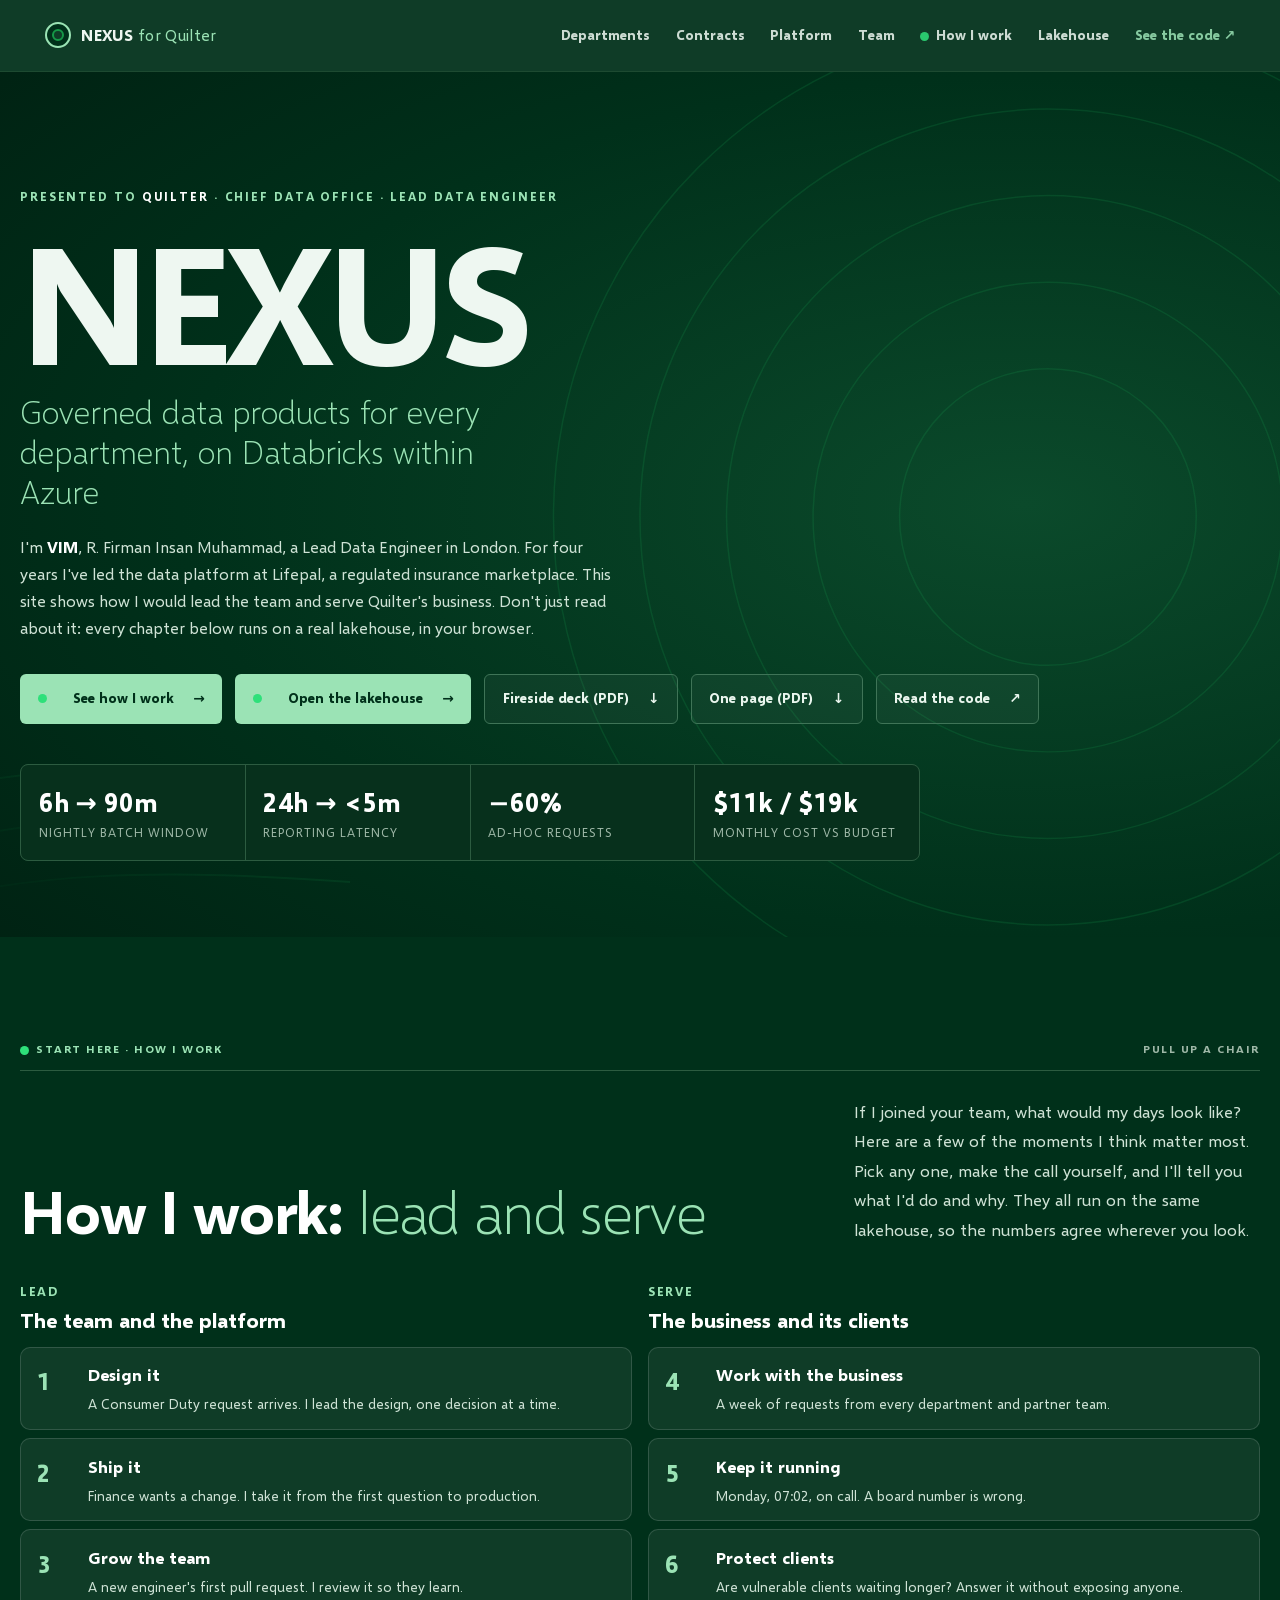
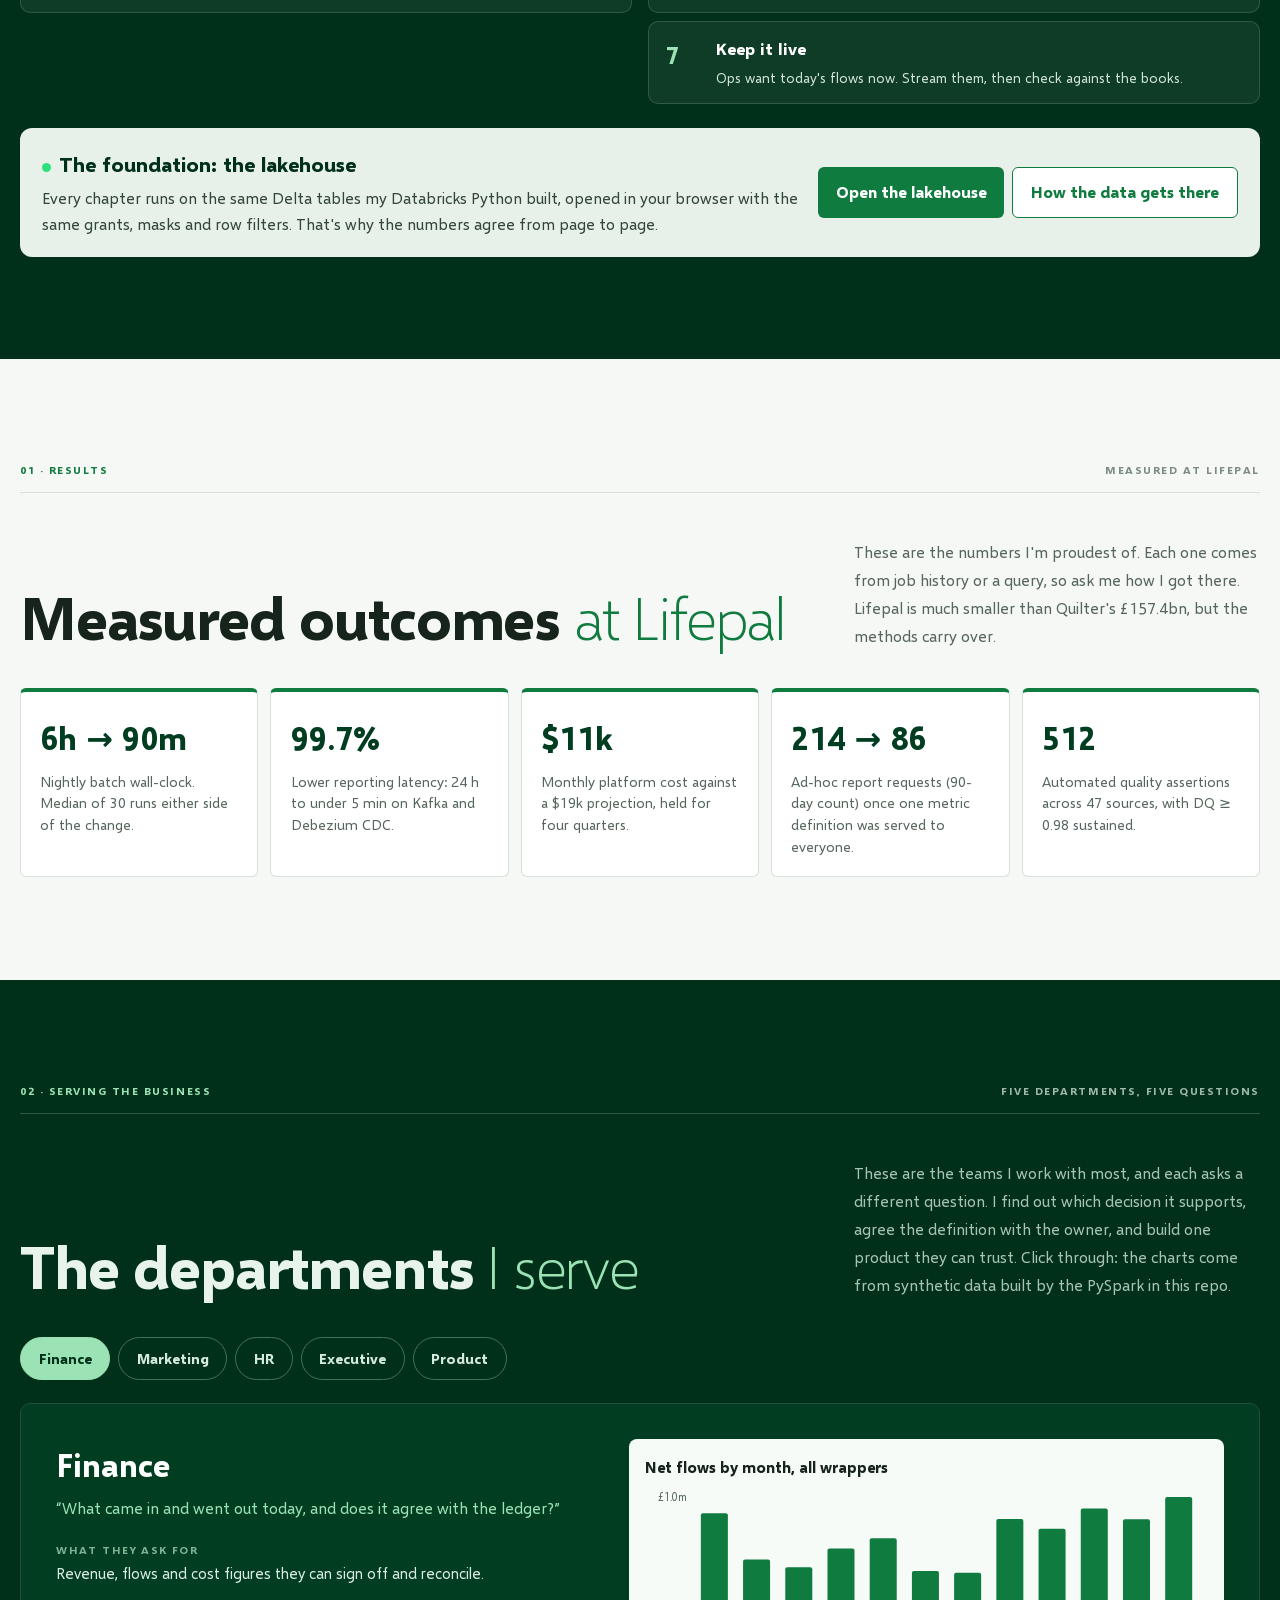
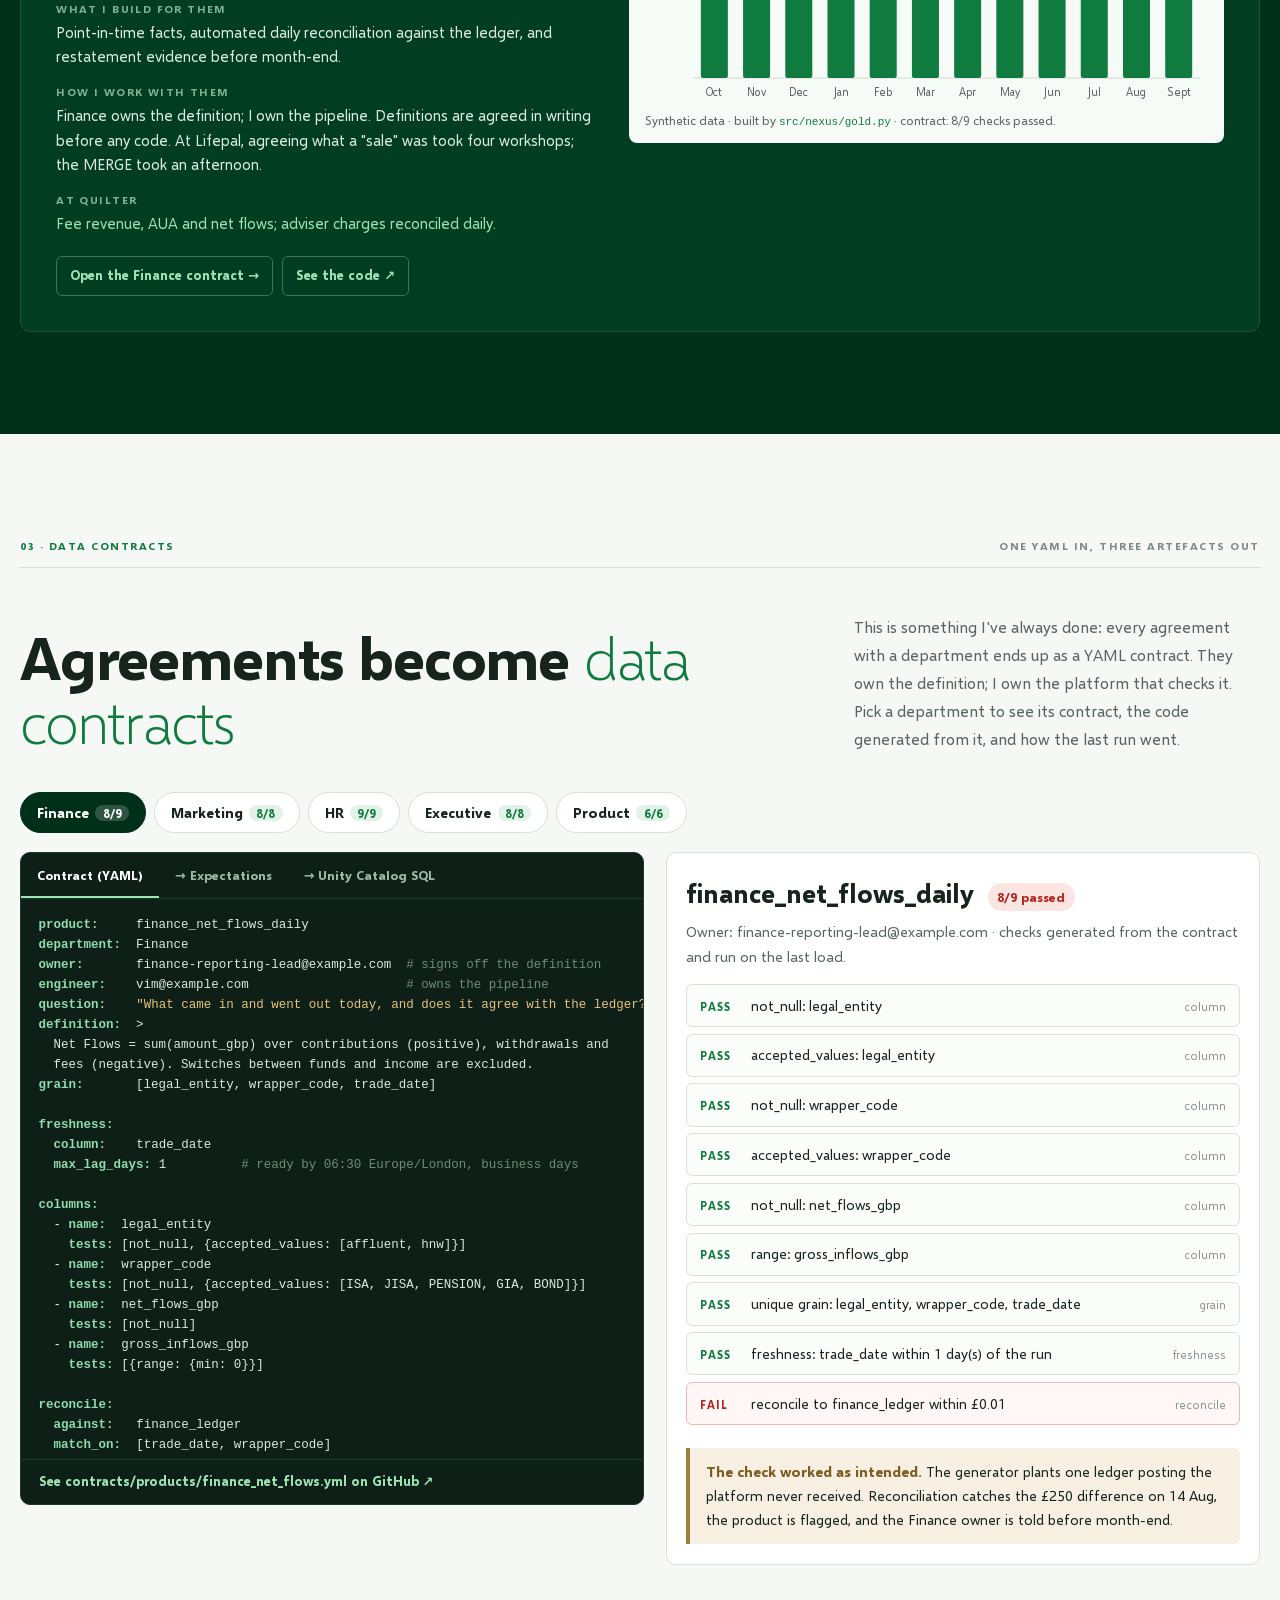
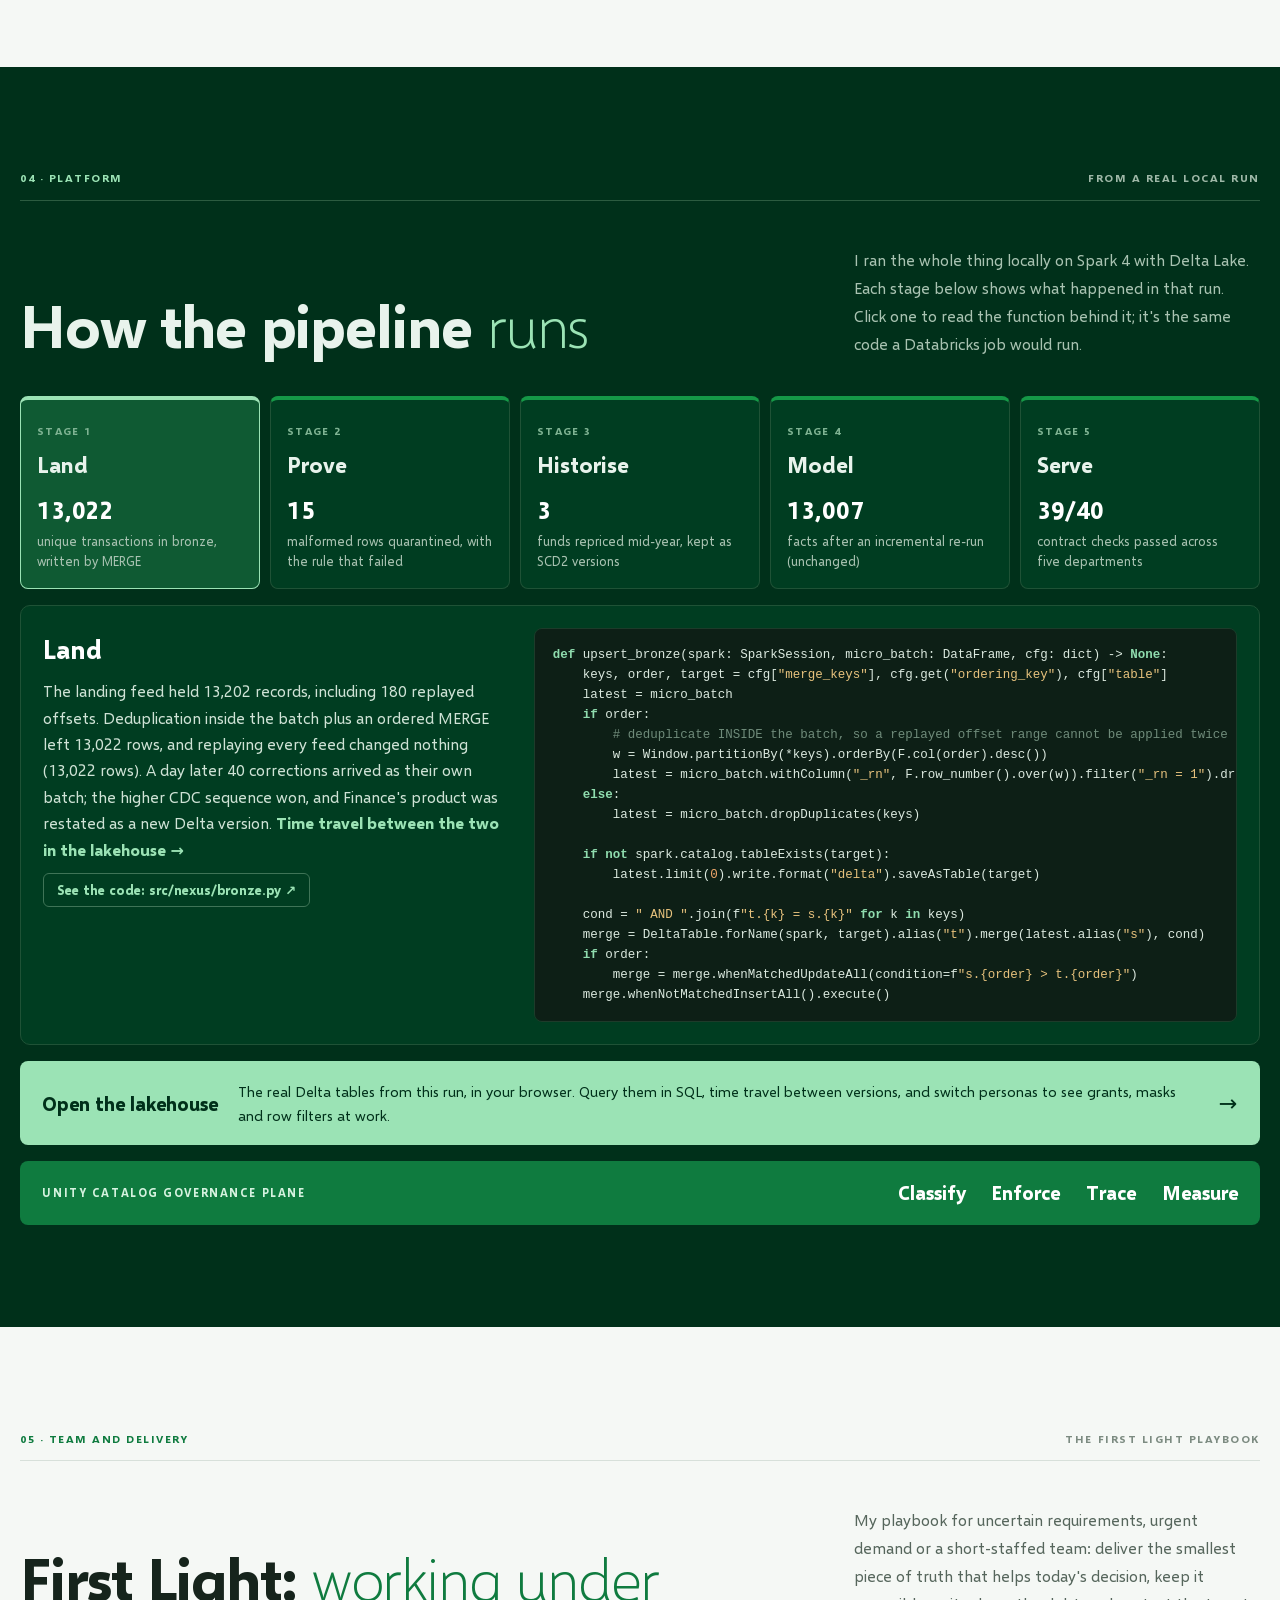
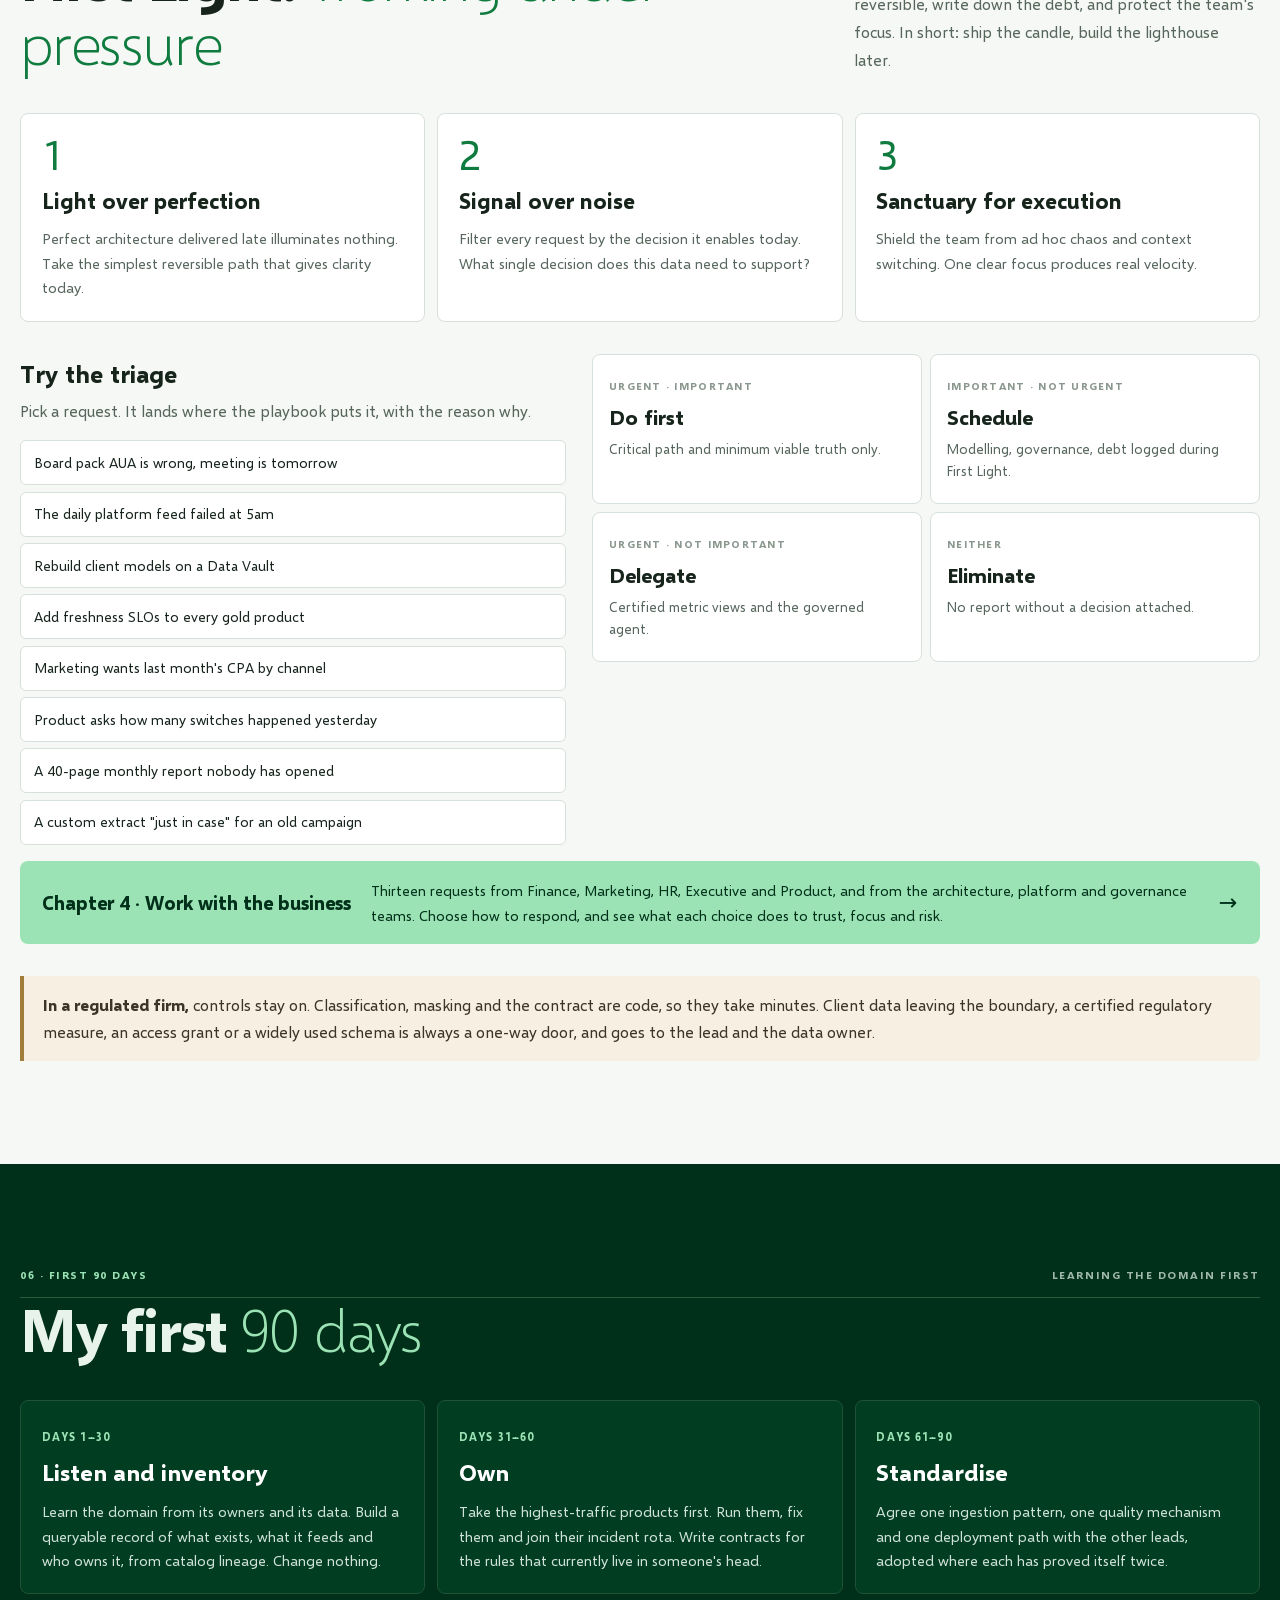
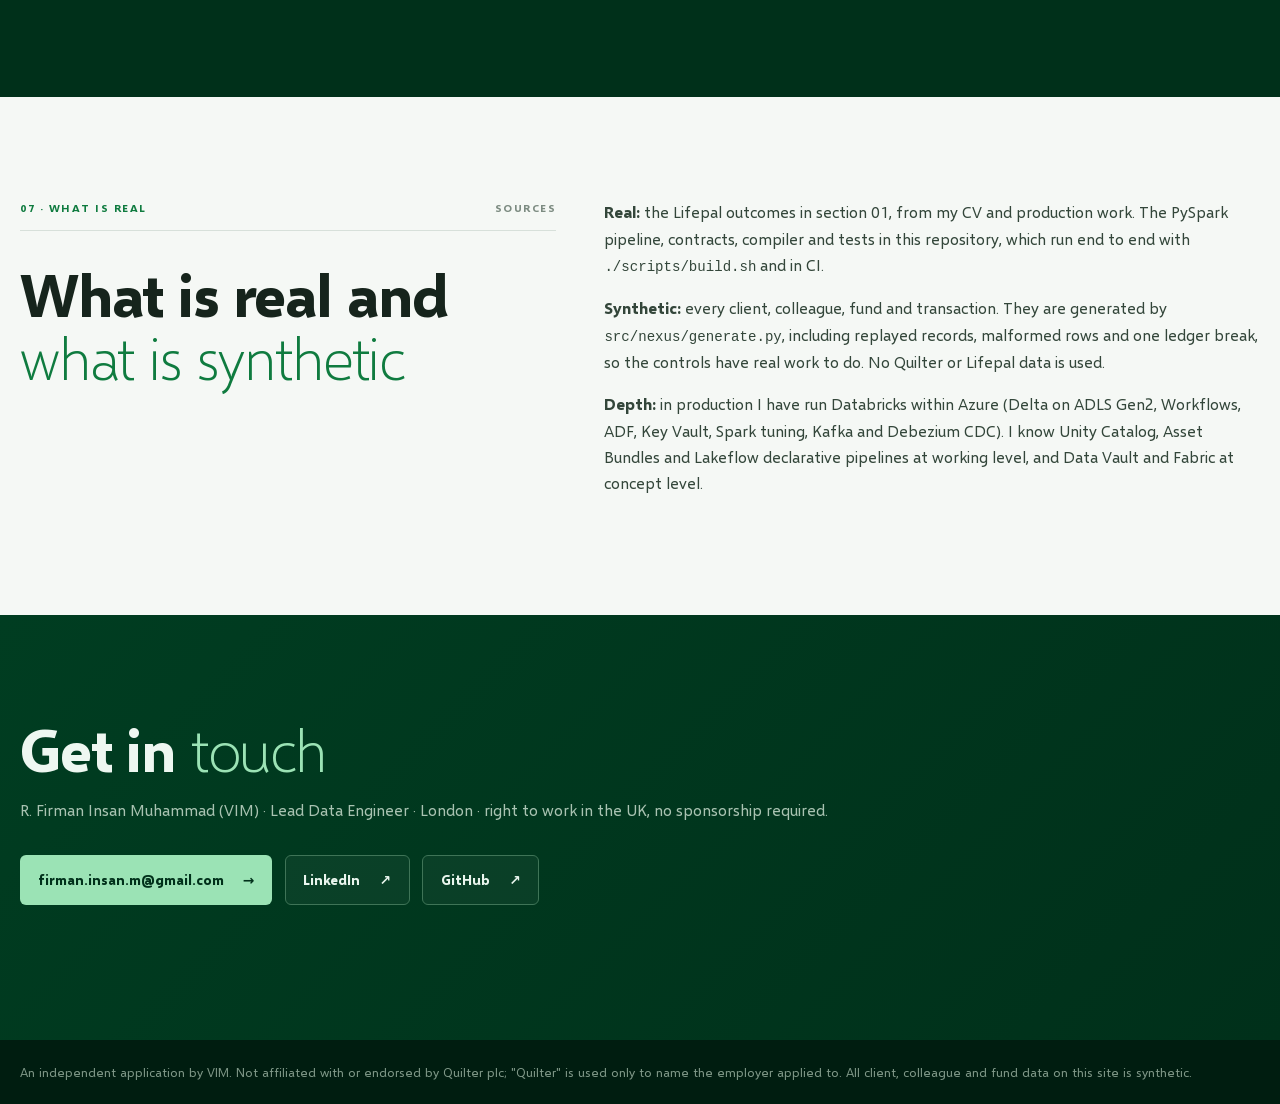
==== commit 7359b700: "Soften the How I work intro into a fireside tone Co-Authored-By: Claude Opus 5.5 <noreply@anthropic." ====
--- a/index.html
+++ b/index.html
@@ -65,10 +65,10 @@
 
 <section id="how-i-work" class="hiw section-pad" aria-labelledby="hiw-title">
   <div class="shell">
-    <div class="section-index section-index-light"><span><span class="live" aria-hidden="true"></span>Start here · How I work</span><span>Lead and serve, in seven chapters</span></div>
+    <div class="section-index section-index-light"><span><span class="live" aria-hidden="true"></span>Start here · How I work</span><span>Pull up a chair</span></div>
     <div class="split-heading">
       <h2 id="hiw-title">How I work: <em>lead and serve</em></h2>
-      <p class="lede">My first weeks as your Lead Data Engineer, told in seven moments. In each one you make the call, and I show what I'd do and why. All of them run on the same lakehouse, so the numbers agree from page to page.</p>
+      <p class="lede">If I joined your team, what would my days look like? Here are a few of the moments I think matter most. Pick any one, make the call yourself, and I'll tell you what I'd do and why. They all run on the same lakehouse, so the numbers agree wherever you look.</p>
     </div>
       <div class="hiw-grid">
         <div class="hiw-half"><h3>Lead<b>The team and the platform</b></h3>
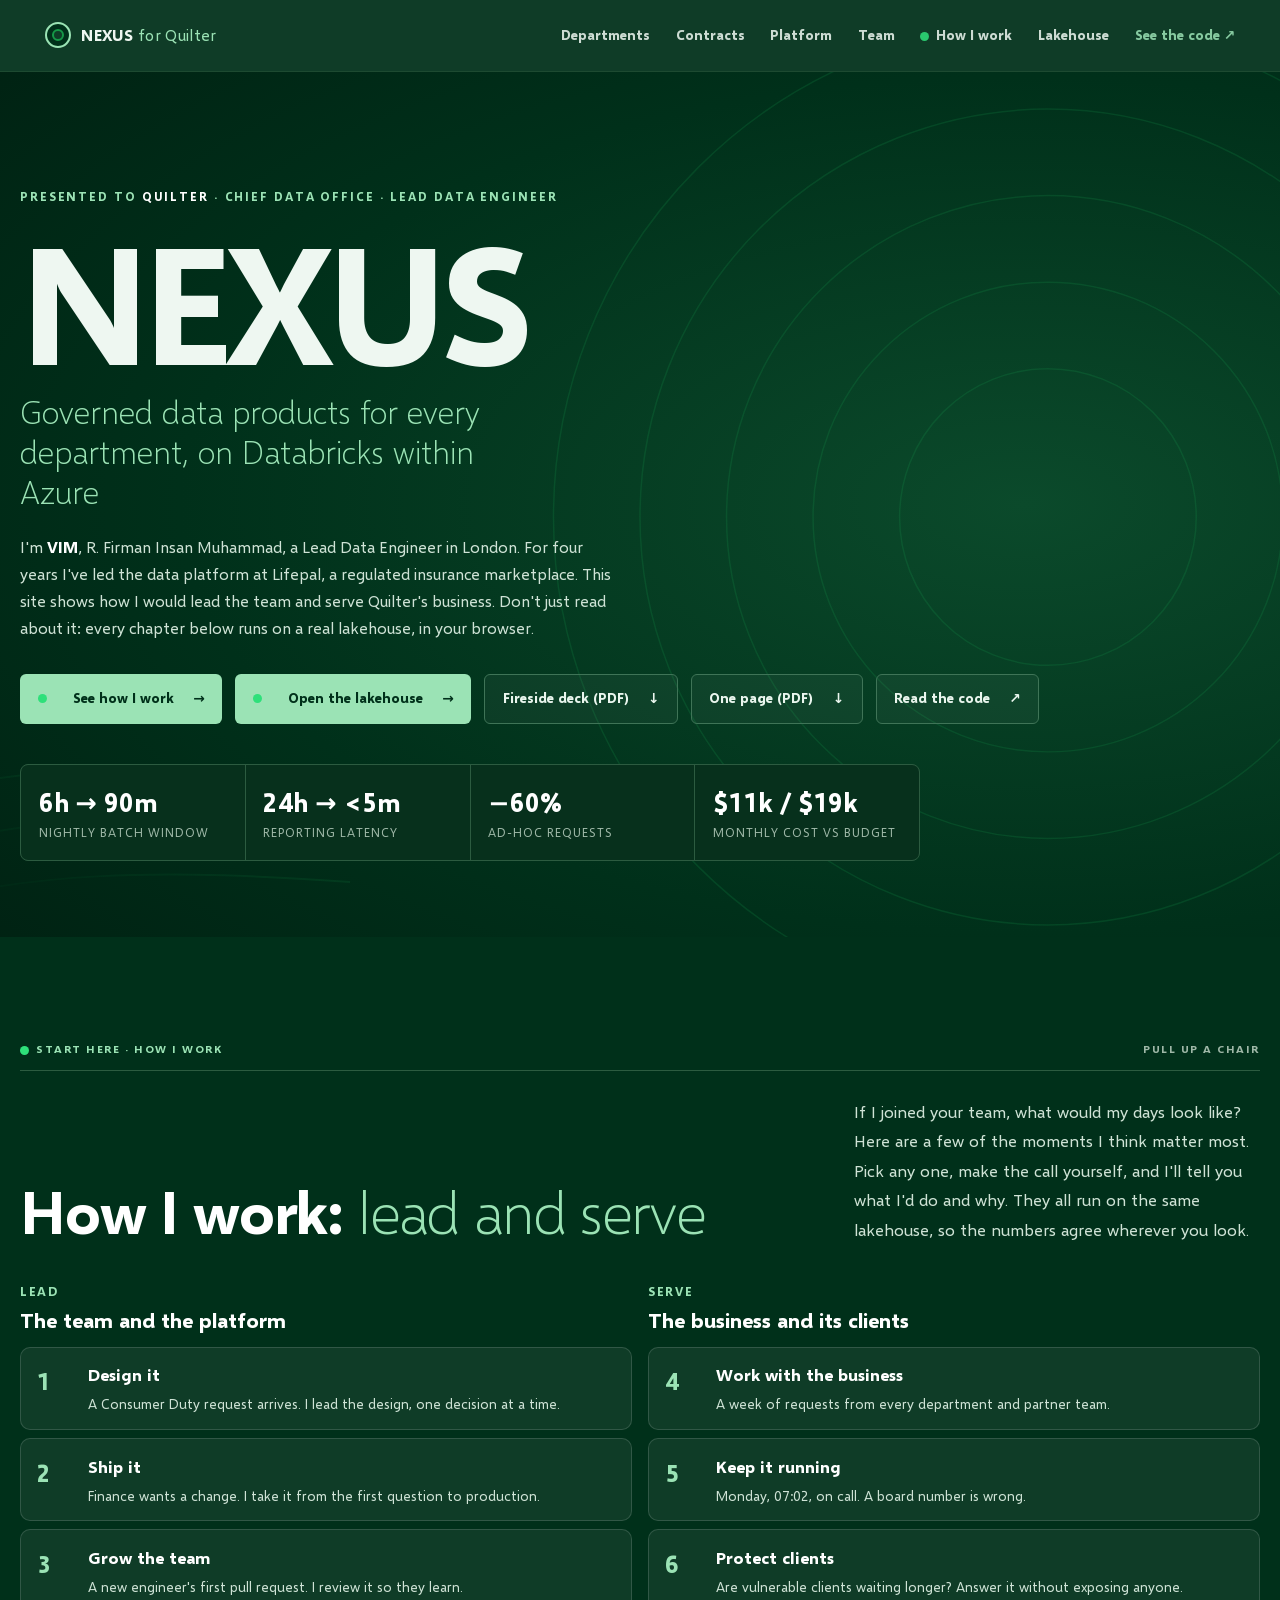
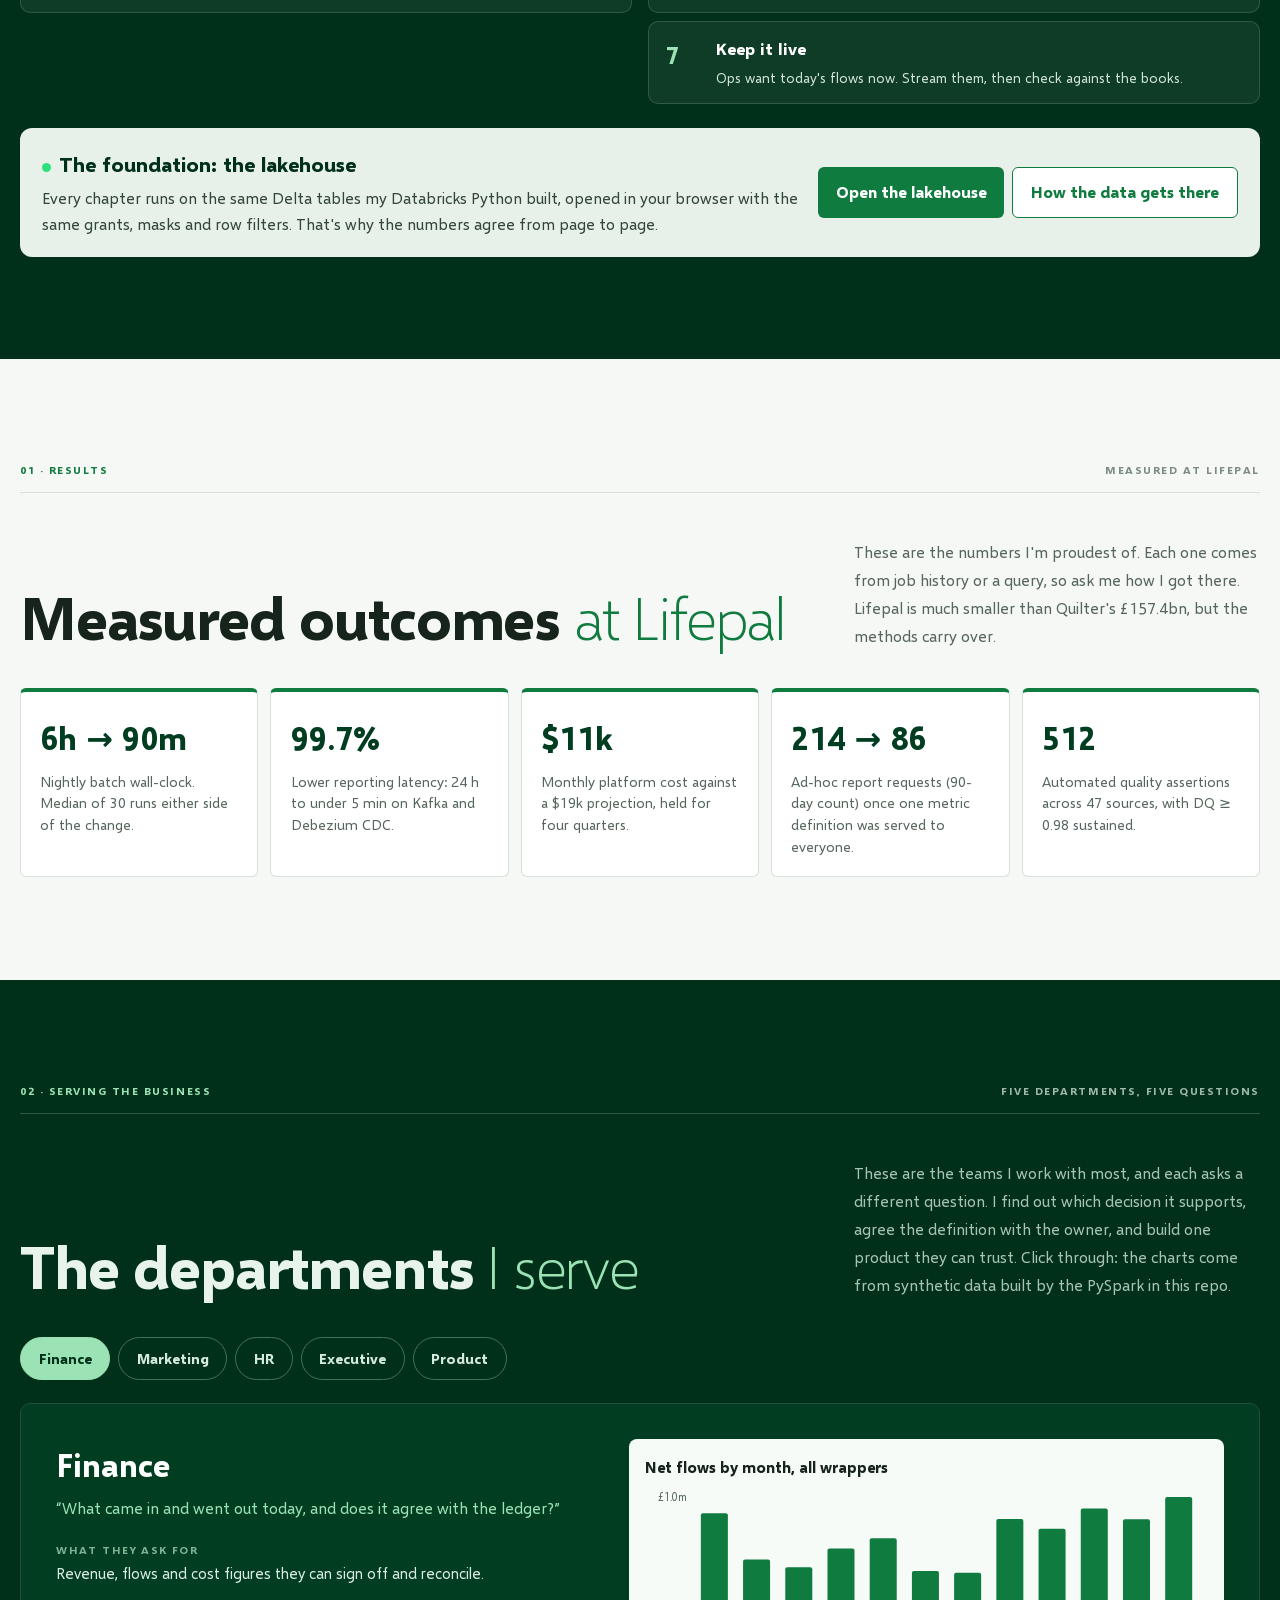
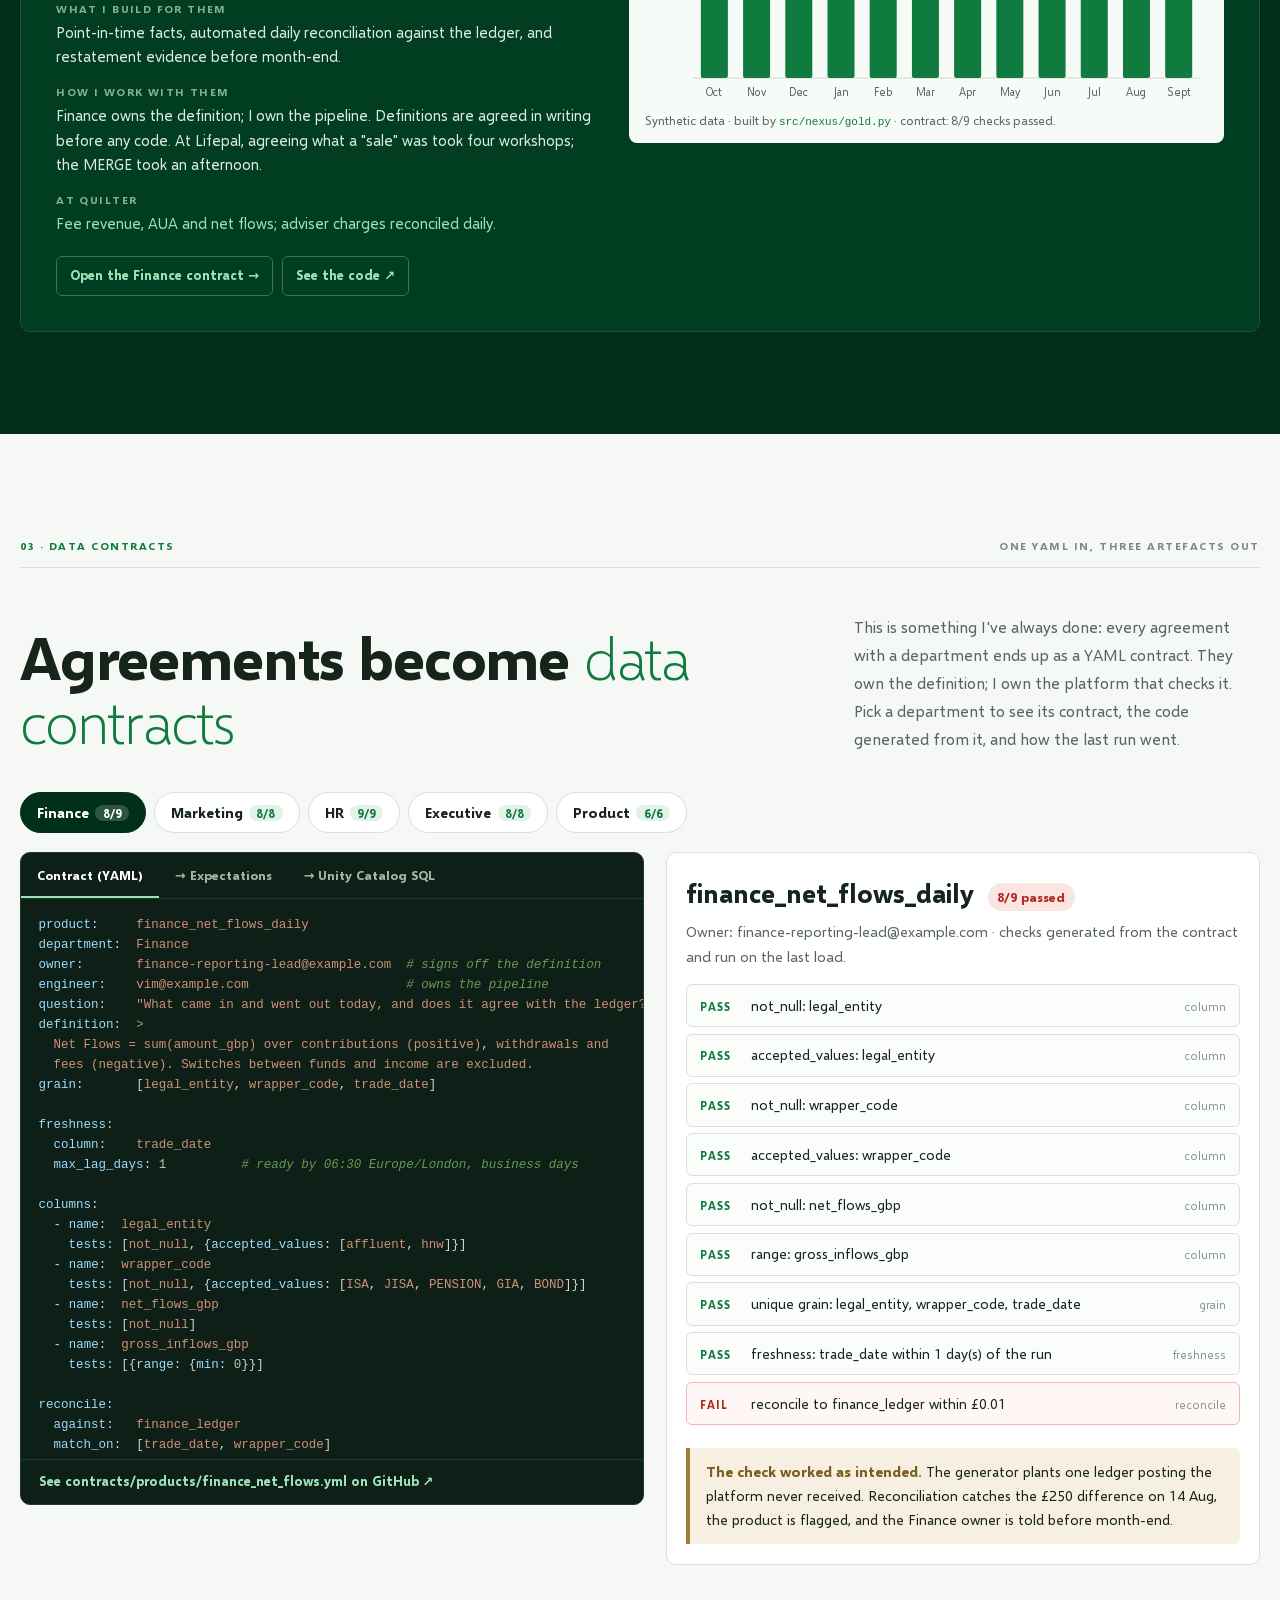
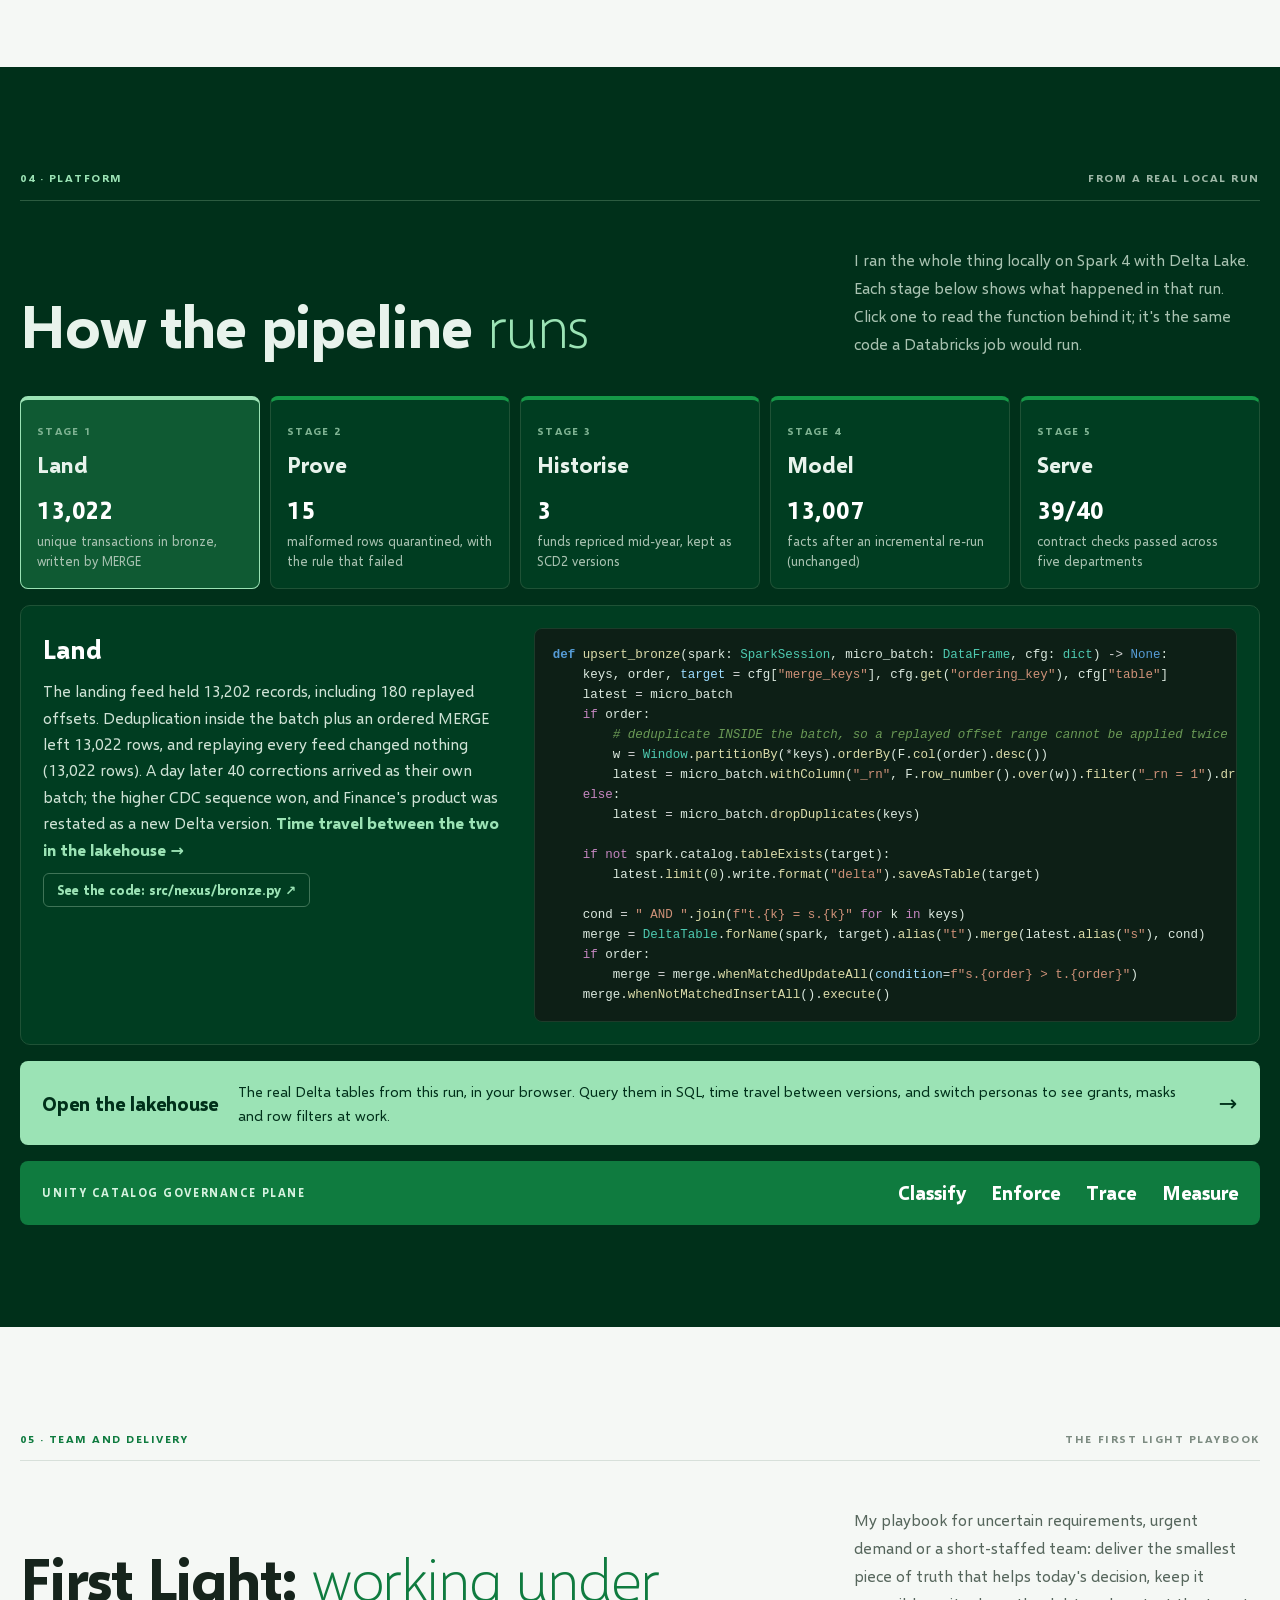
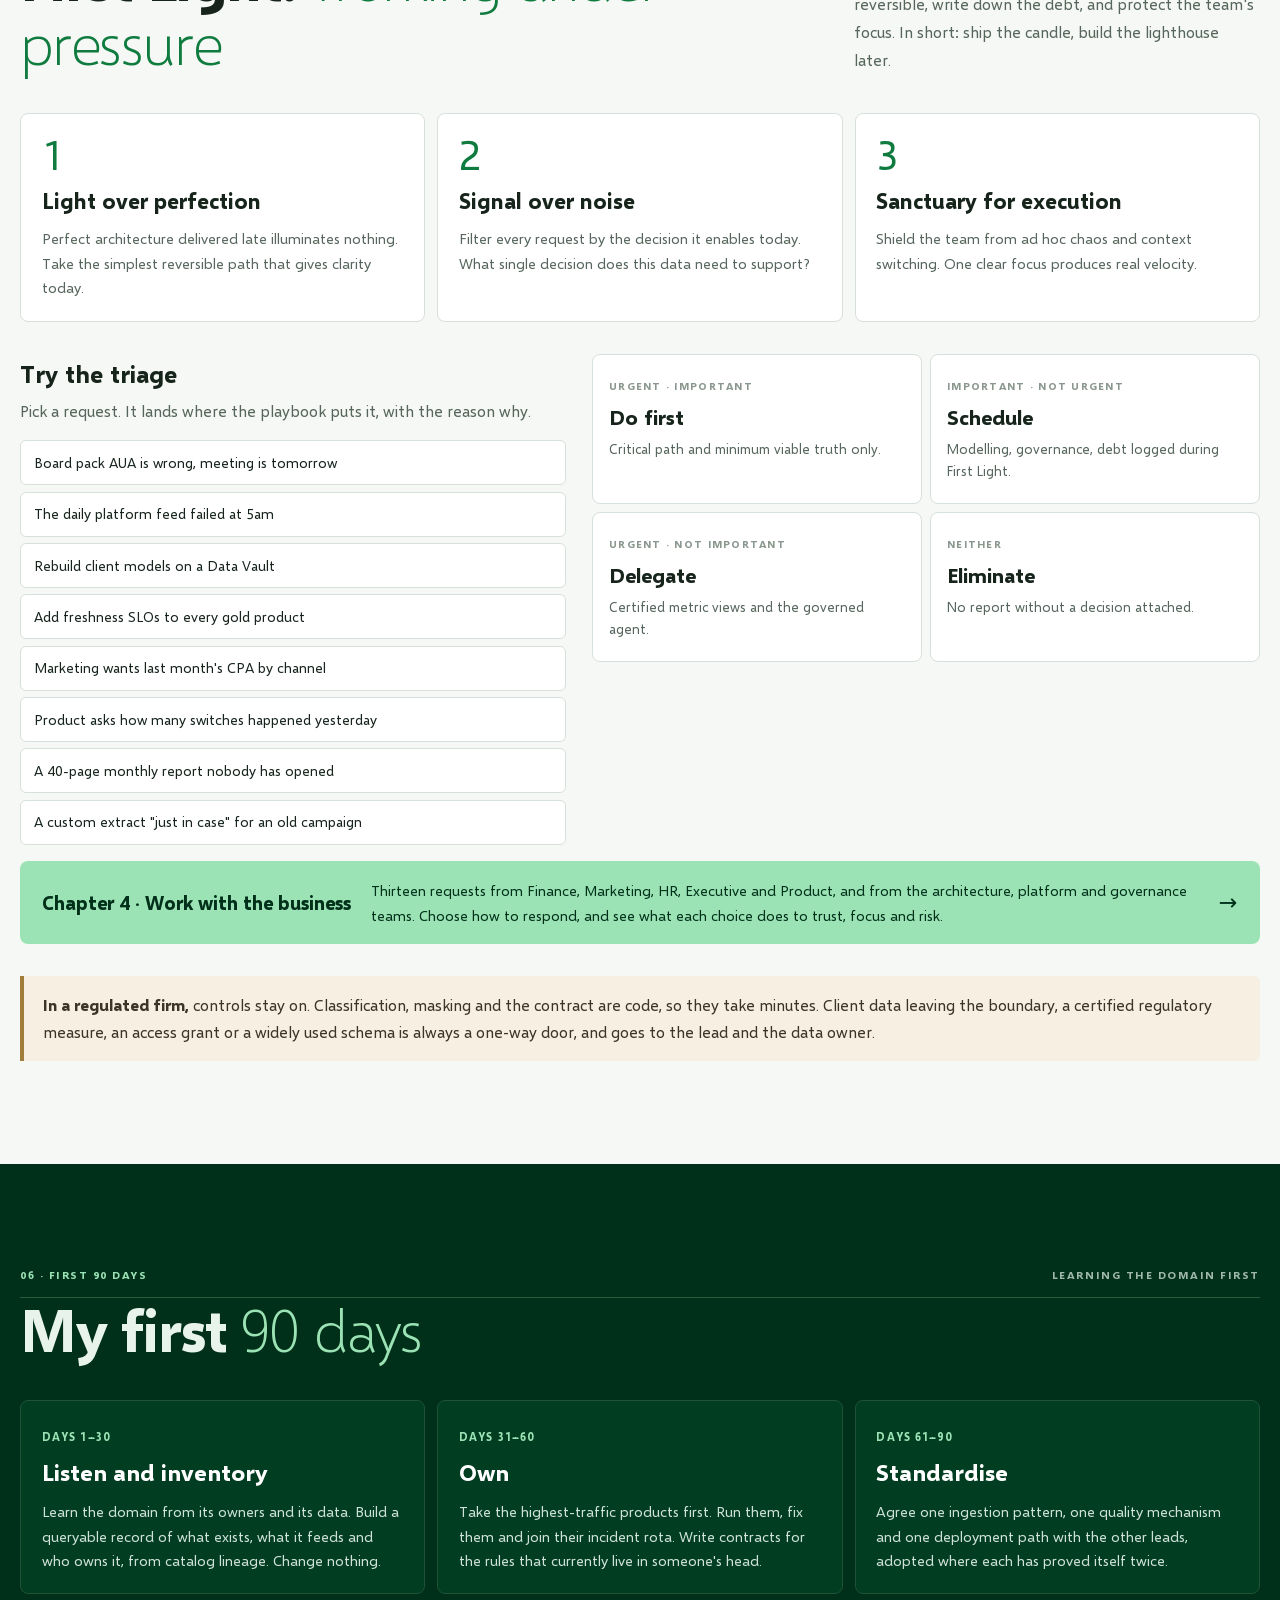
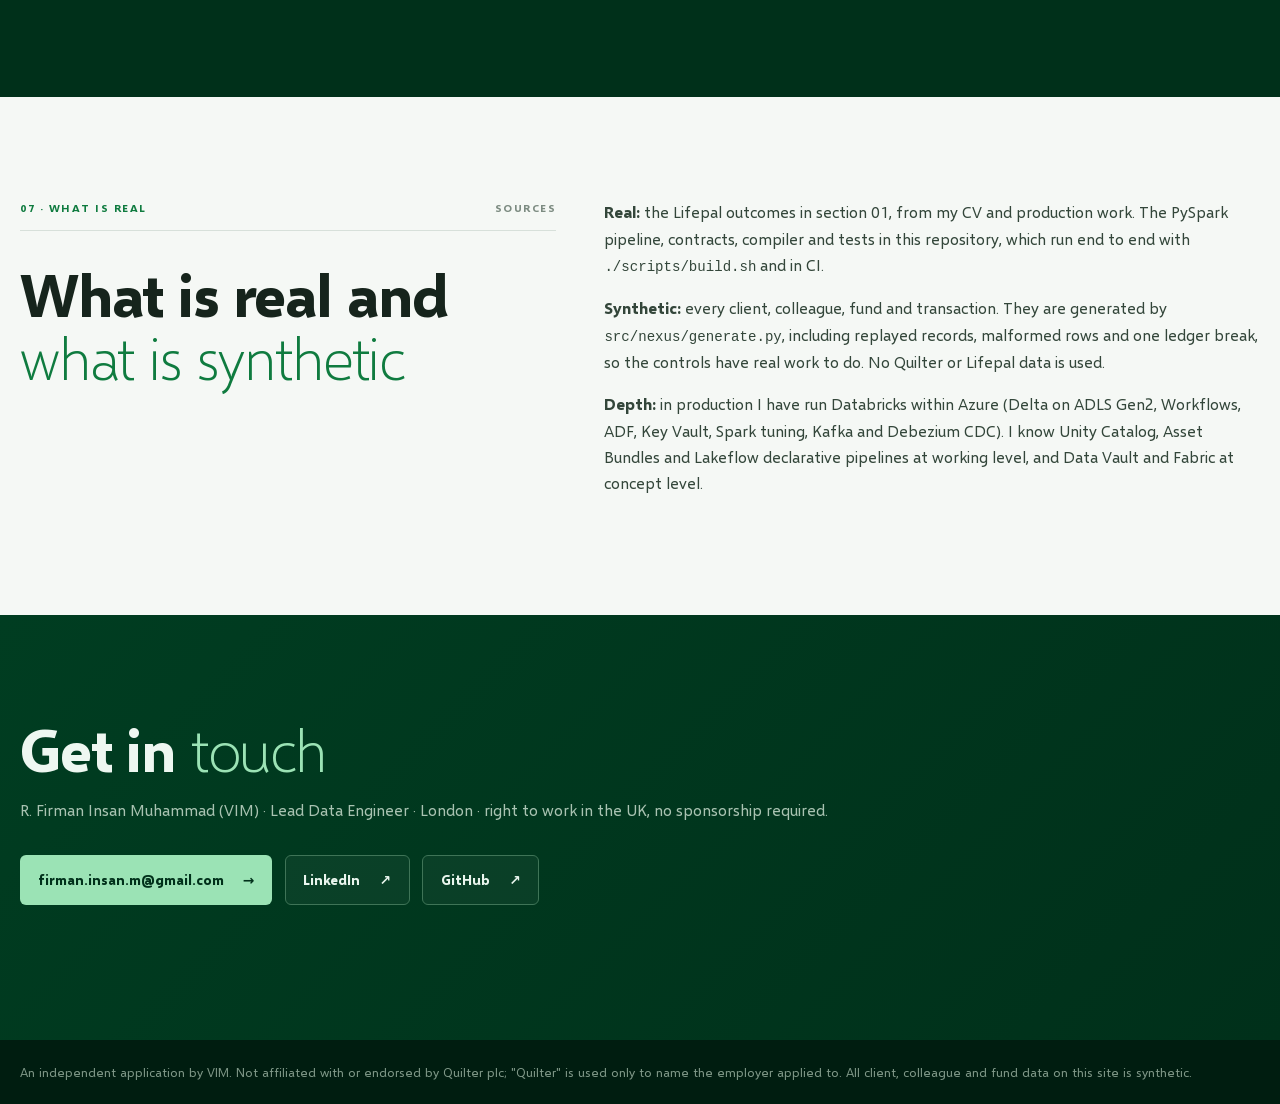
==== commit 736d93c3: "Colour code by language; add platform views to the lakehouse One highlighter (assets/hl.js) colours " ====
--- a/index.html
+++ b/index.html
@@ -244,6 +244,7 @@
   </div>
 </div>
 
+<script src="assets/hl.js"></script>
 <script src="assets/site.js" defer></script>
 </body>
 </html>
--- a/assets/site.css
+++ b/assets/site.css
@@ -265,3 +265,13 @@
 @media (max-width:860px){.hiw-grid,.foundation{grid-template-columns:1fr}.story-nav{grid-template-columns:1fr}}
 .hiw .split-heading em{color:var(--mint)}
 .hiw .split-heading{margin-top:1.6rem}
+/* code colouring: VS Code Dark+ on dark blocks (default), Light+ inside .hl-light */
+.hl-com{color:#6a9955;font-style:italic}.hl-str{color:#ce9178}.hl-num{color:#b5cea8}.hl-kw{color:#569cd6;font-weight:600}
+.hl-ctl{color:#c586c0}.hl-fn{color:#dcdcaa}.hl-type{color:#4ec9b0}.hl-var{color:#9cdcfe}.hl-key{color:#9cdcfe}
+.hl-const{color:#569cd6}.hl-op{color:#d4d4d4}
+.hl-add{display:inline-block;min-width:100%;background:rgba(46,160,67,.22);box-shadow:inset 3px 0 0 #3fb950}
+.hl-del{display:inline-block;min-width:100%;background:rgba(248,81,73,.2);box-shadow:inset 3px 0 0 #f85149}
+.hl-light .hl-com{color:#008000}.hl-light .hl-str{color:#a31515}.hl-light .hl-num{color:#098658}.hl-light .hl-kw{color:#0000ff}
+.hl-light .hl-ctl{color:#af00db}.hl-light .hl-fn{color:#795e26}.hl-light .hl-type{color:#267f99}.hl-light .hl-var{color:#001080}
+.hl-light .hl-key{color:#0451a5}.hl-light .hl-const{color:#0000ff}.hl-light .hl-op{color:#3b3b3b}
+.hl-light .hl-add{background:#e6ffec;box-shadow:inset 3px 0 0 #2da44e}.hl-light .hl-del{background:#ffebe9;box-shadow:inset 3px 0 0 #cf222e}
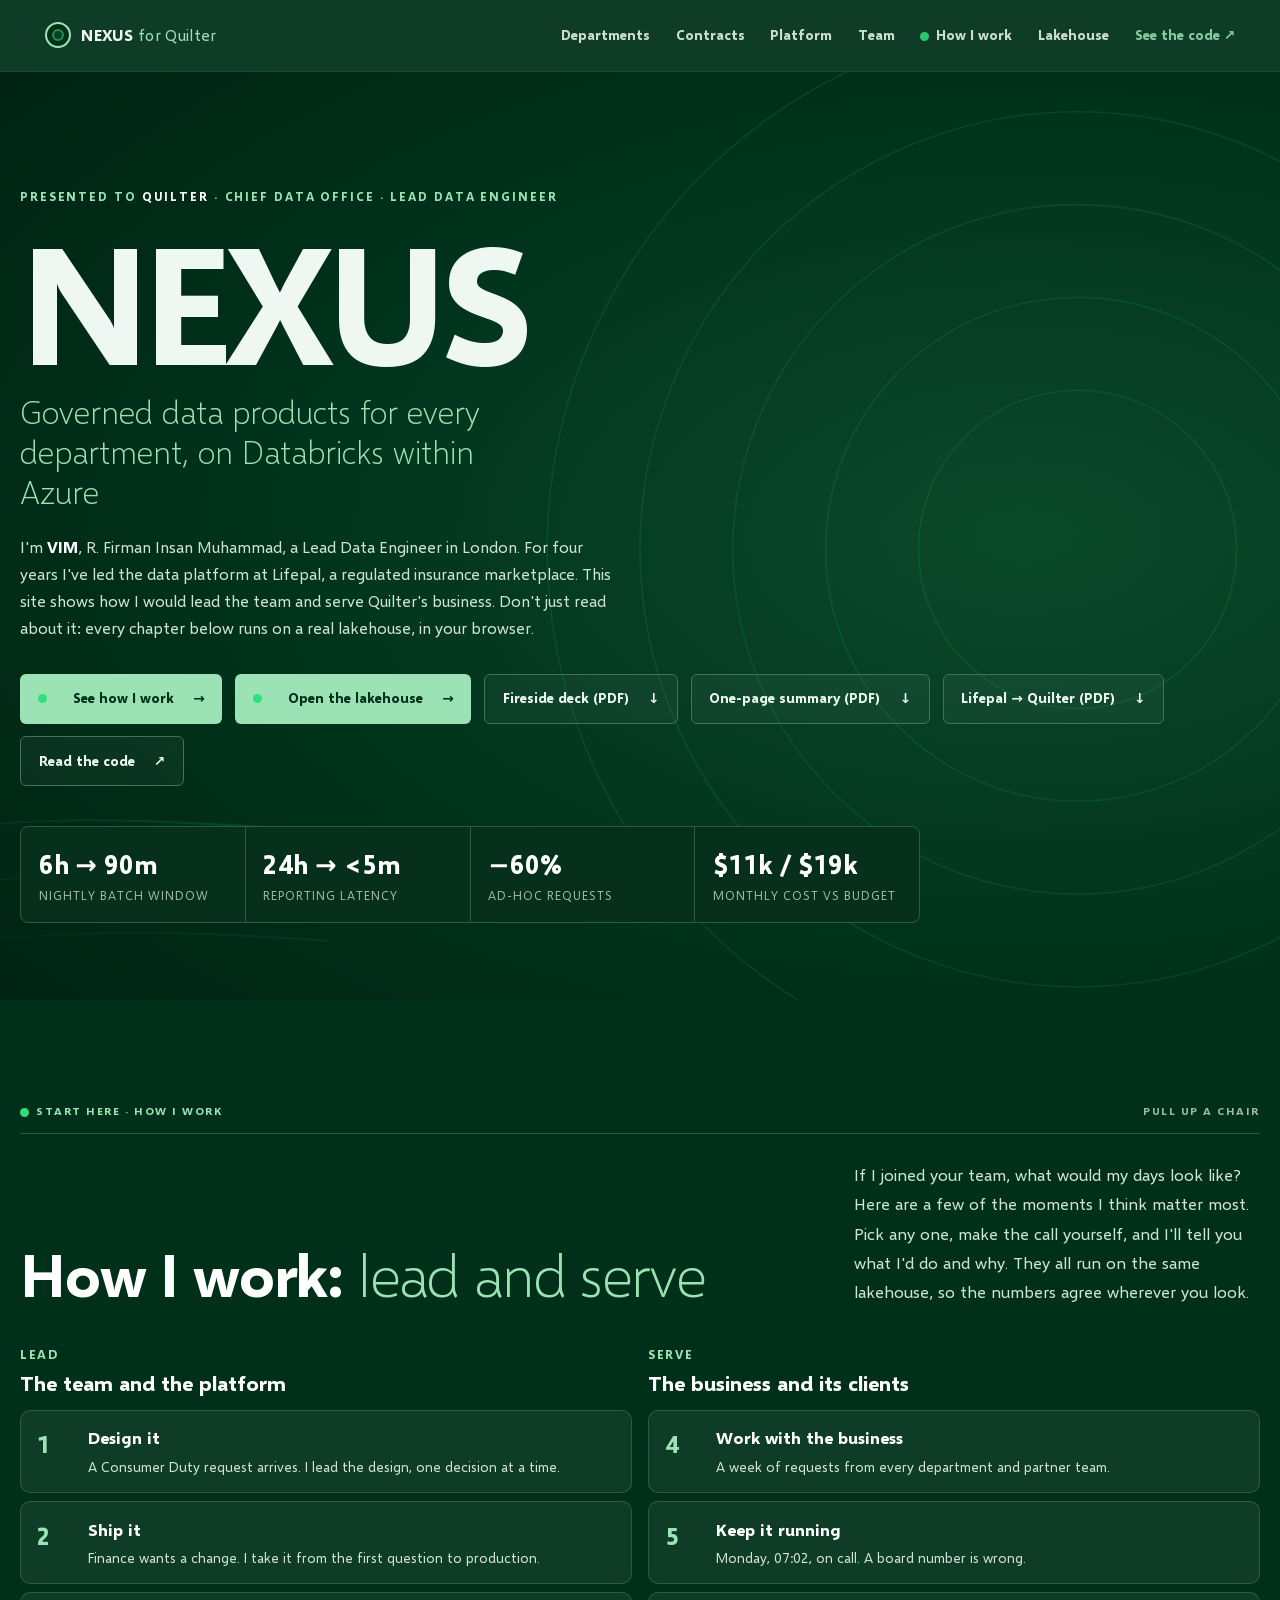
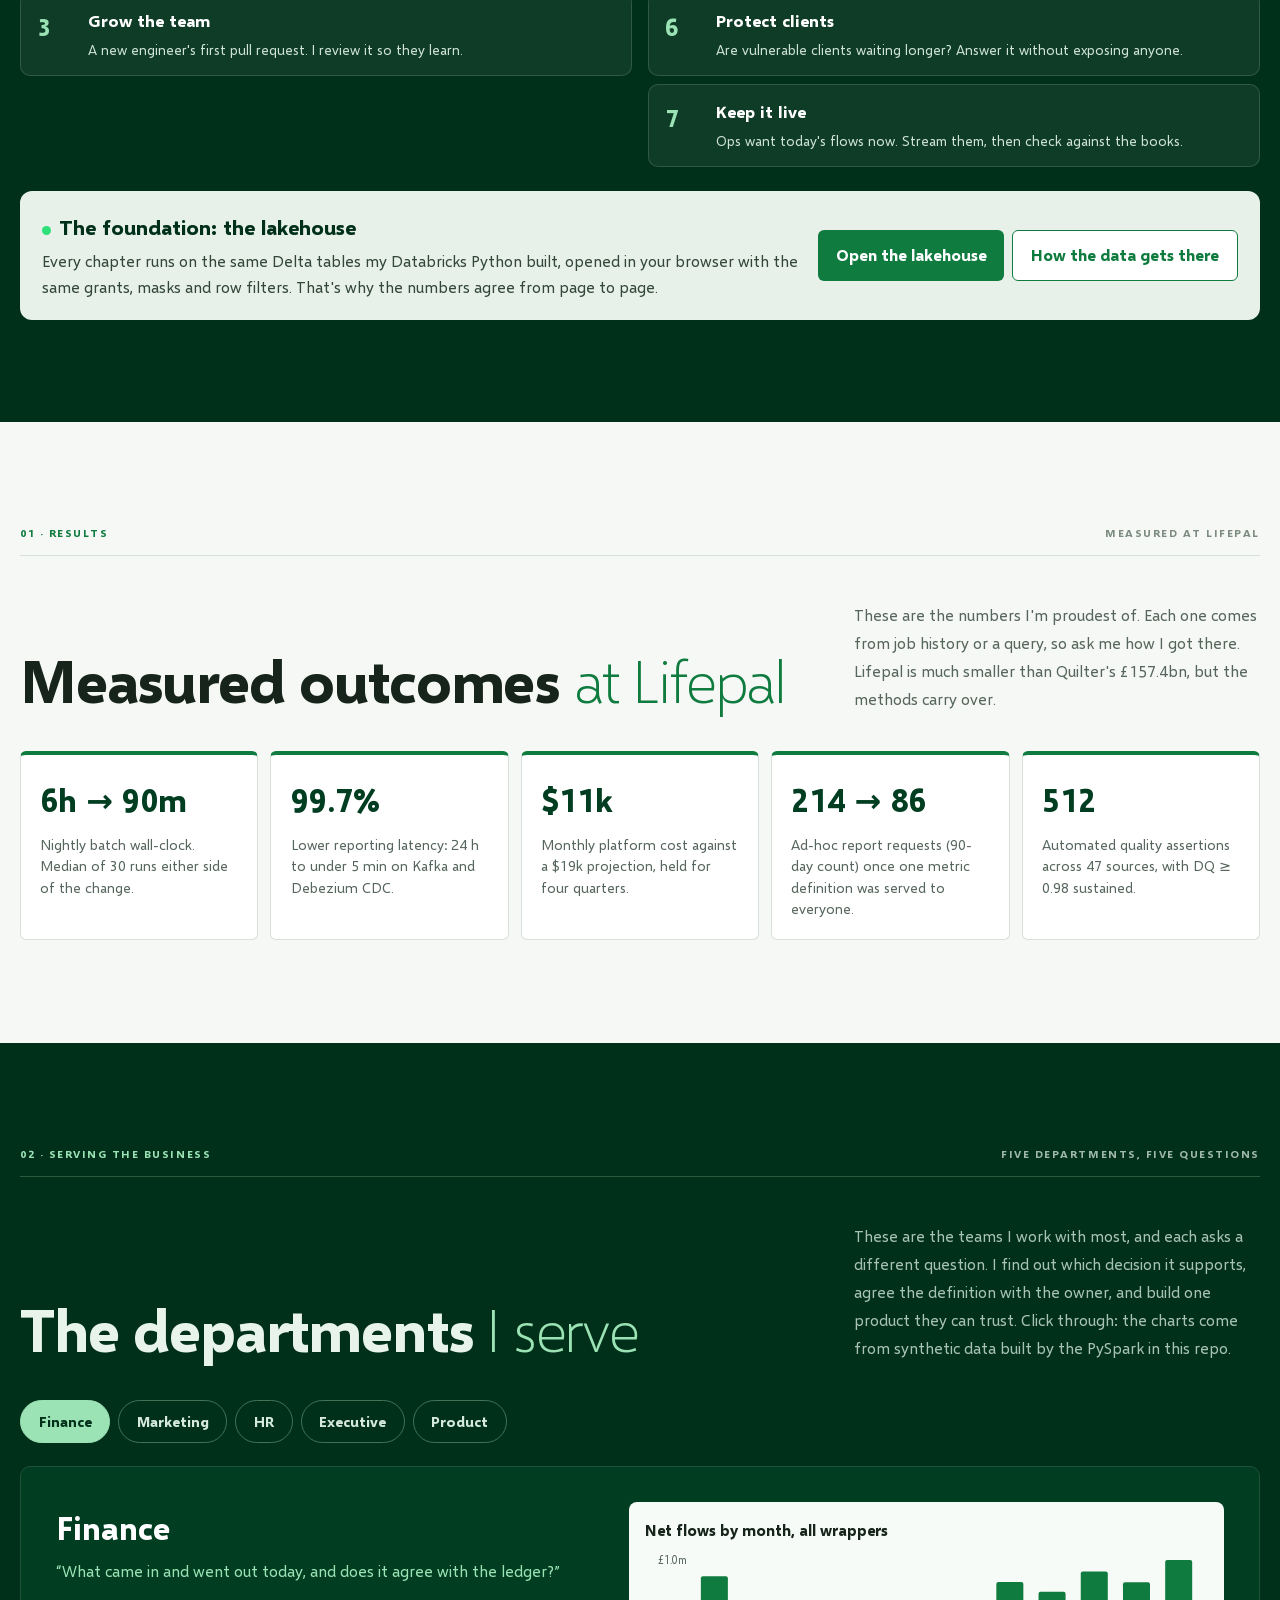
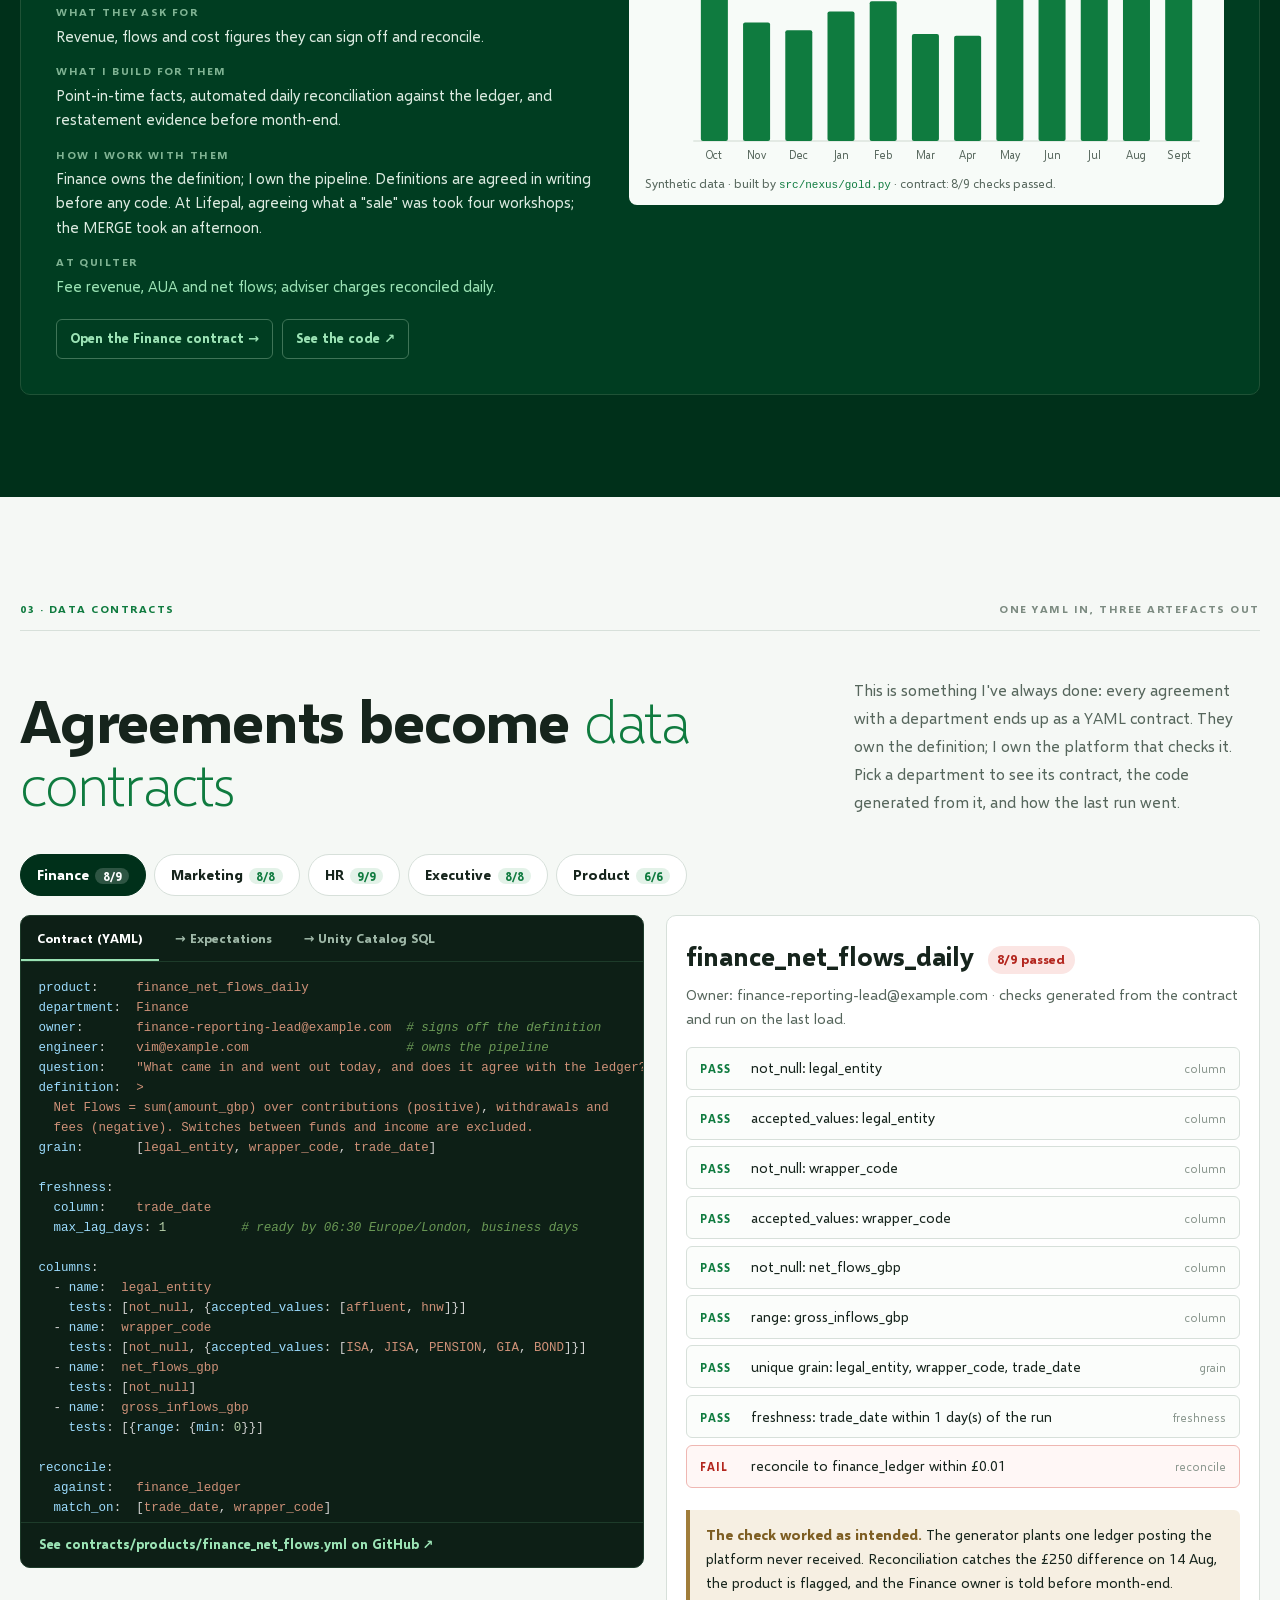
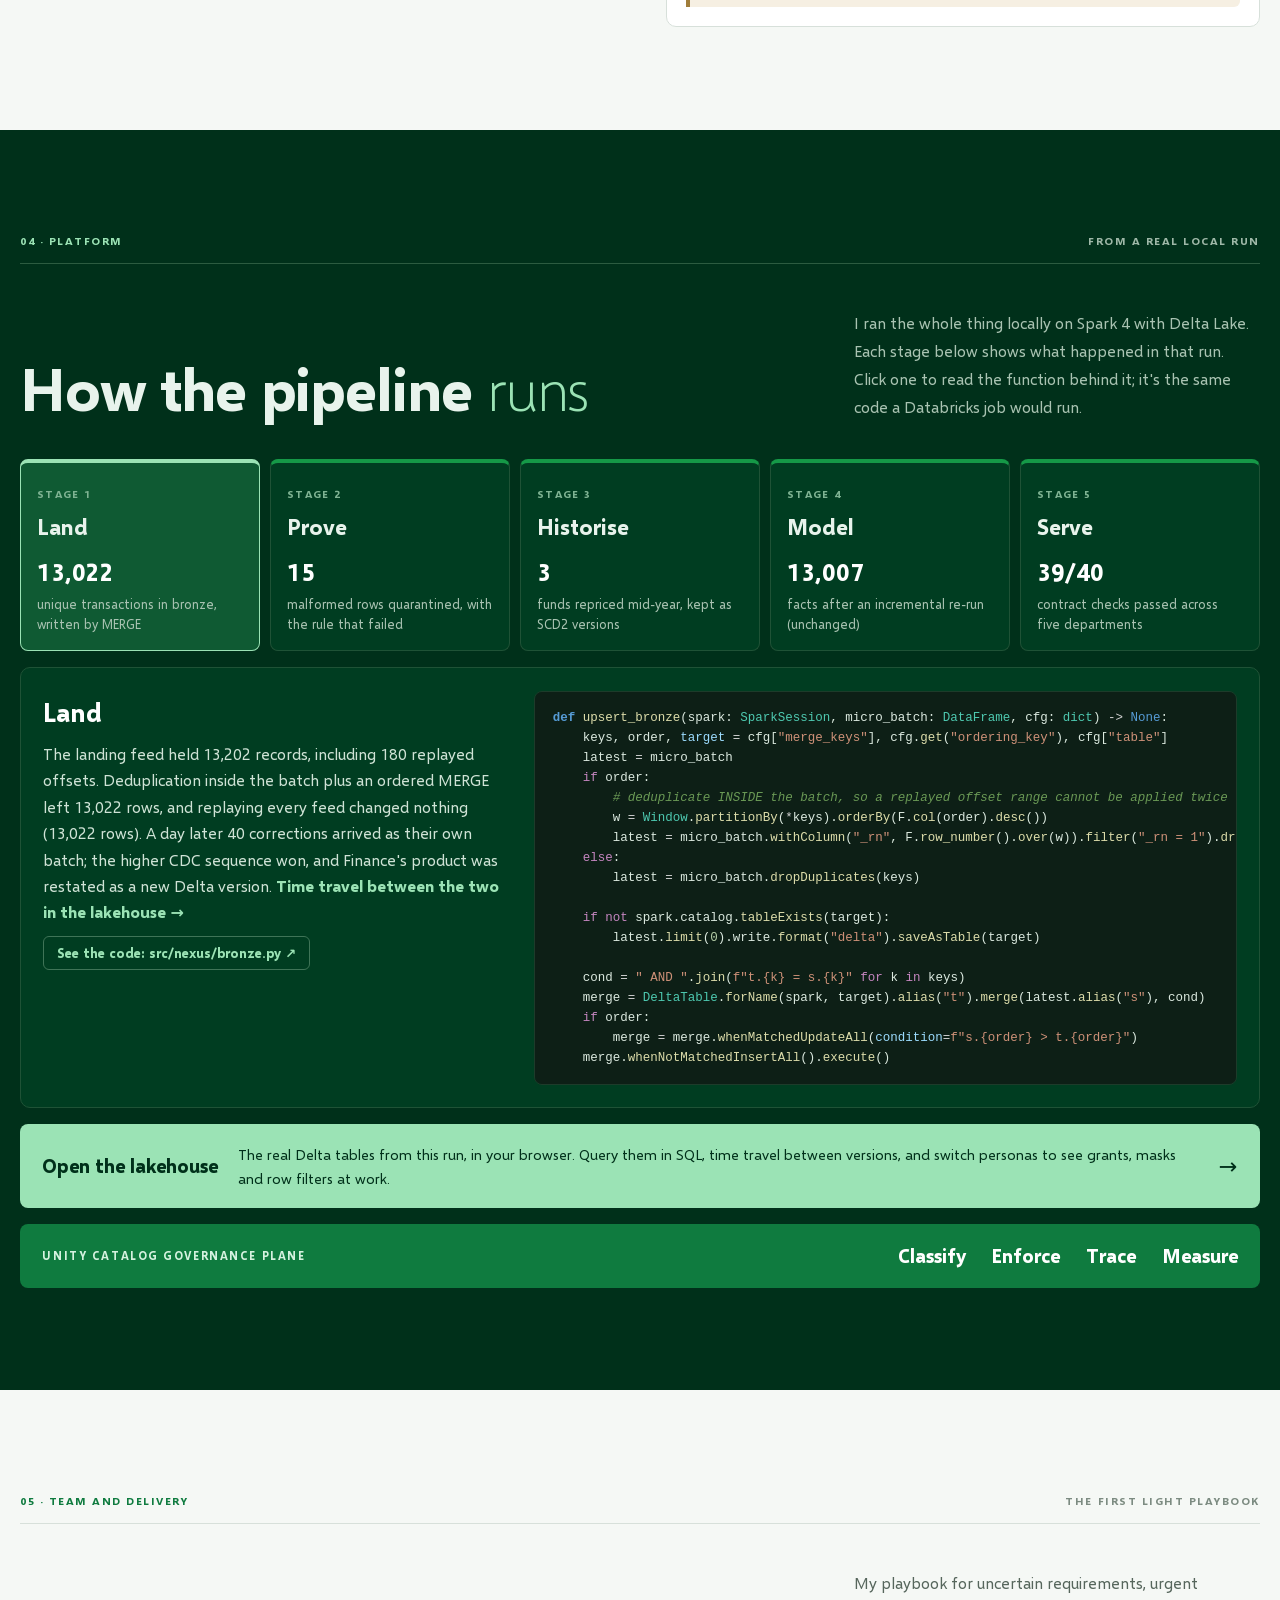
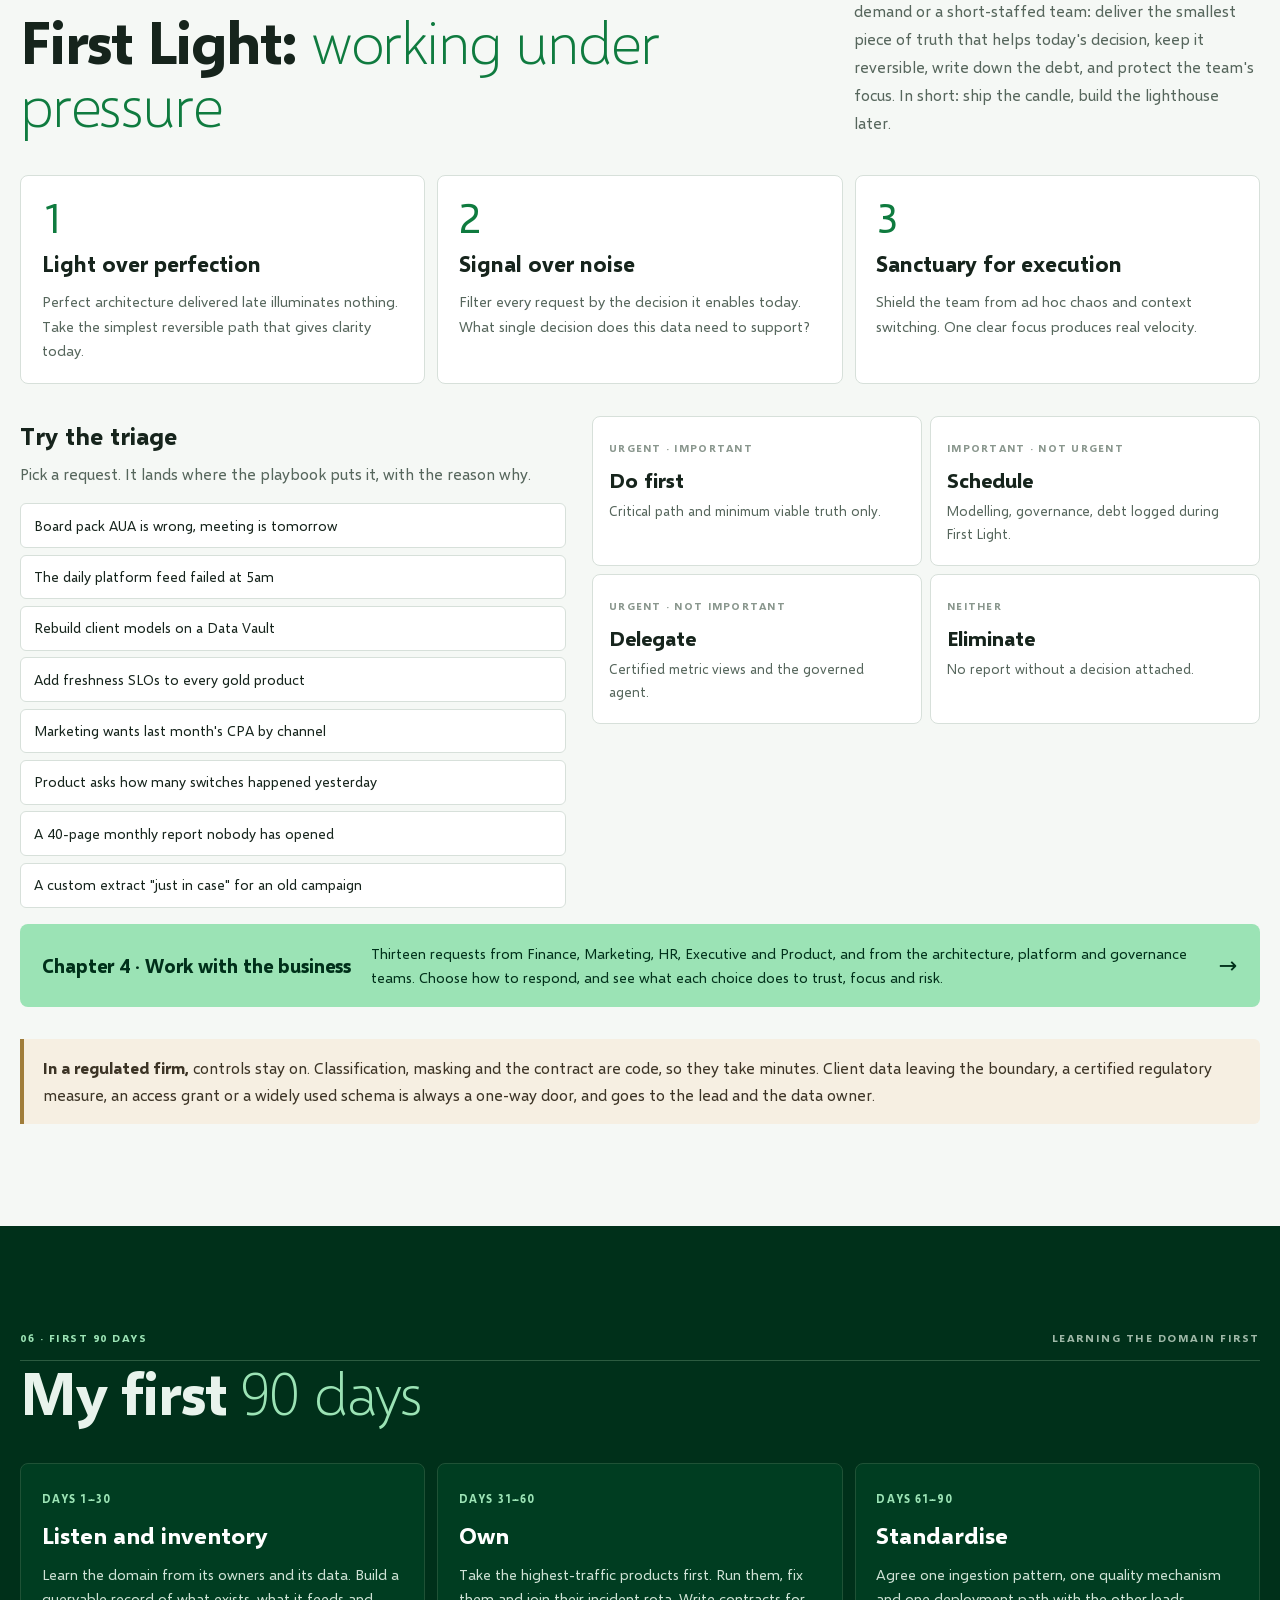
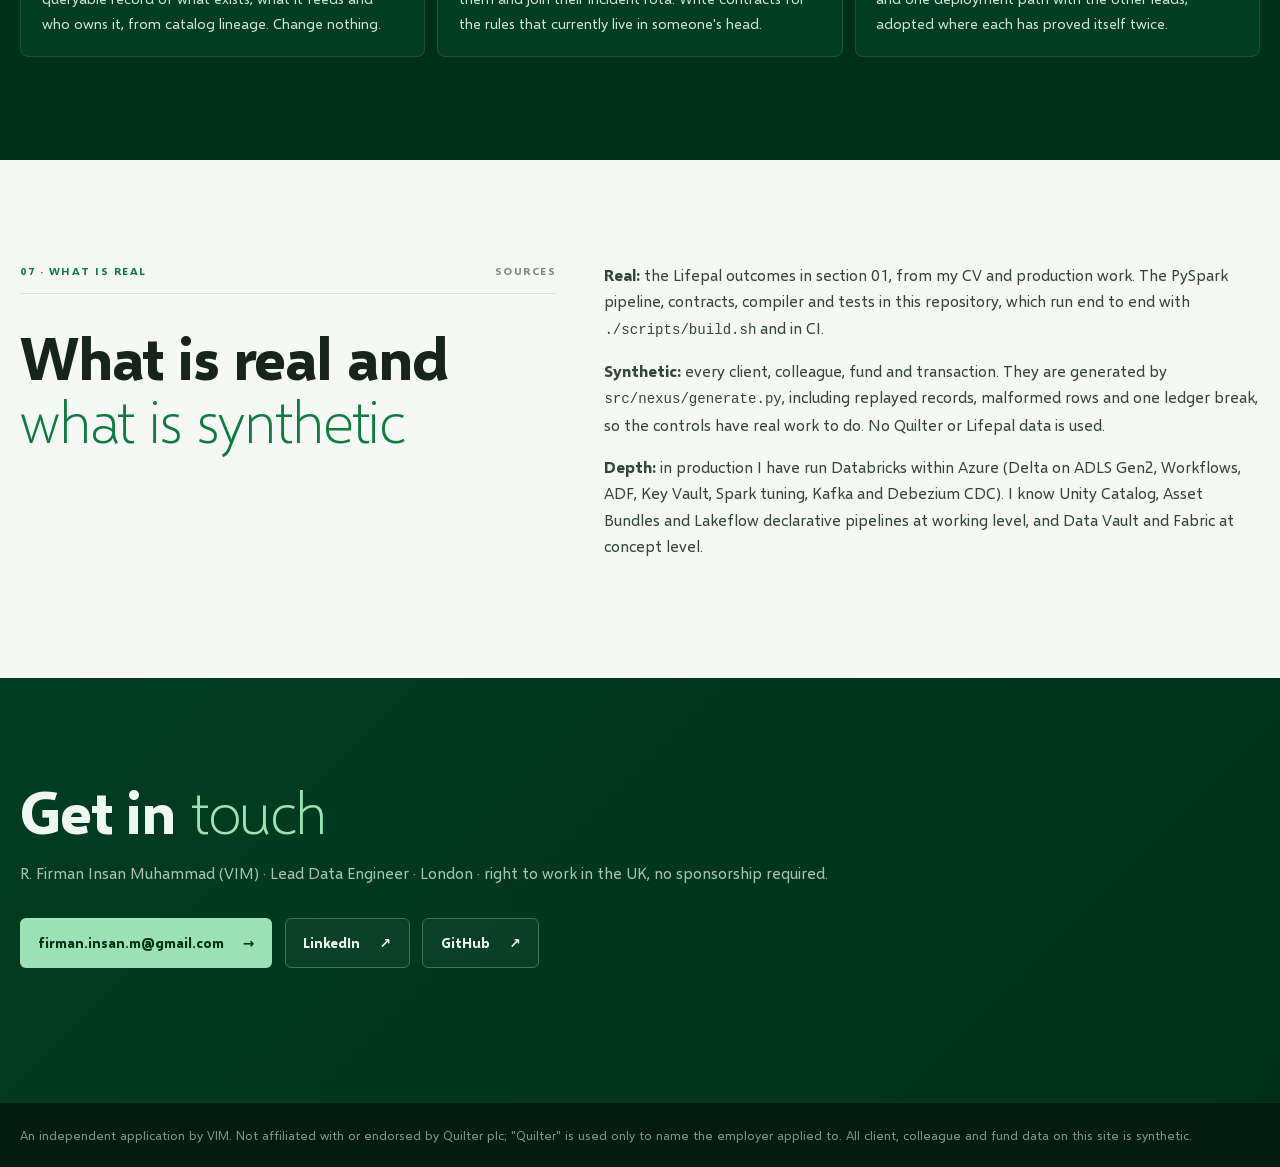
==== commit 646c40c3: "Add the Quilter one-page summary and companion note A tall one-page summary (Nexus, for Quilter) and" ====
--- a/index.html
+++ b/index.html
@@ -51,7 +51,8 @@
       <a class="button button-primary" href="#how-i-work"><span class="live" aria-hidden="true"></span>See how I work <span>→</span></a>
       <a class="button button-primary" href="lakehouse.html"><span class="live" aria-hidden="true"></span>Open the lakehouse <span>→</span></a>
       <a class="button button-secondary" href="assets/Nexus_Quilter_VIM.pdf">Fireside deck (PDF) <span>↓</span></a>
-      <a class="button button-secondary" href="assets/VIM_Quilter_one_page.pdf">One page (PDF) <span>↓</span></a>
+      <a class="button button-secondary" href="assets/VIM_Quilter_one_page.pdf">One-page summary (PDF) <span>↓</span></a>
+      <a class="button button-secondary" href="assets/VIM_Quilter_companion_note.pdf">Lifepal → Quilter (PDF) <span>↓</span></a>
       <a class="button button-secondary" href="https://github.com/rfim/nexus-quilter">Read the code <span>↗</span></a>
     </div>
     <dl class="hero-stats" aria-label="Measured outcomes at Lifepal">
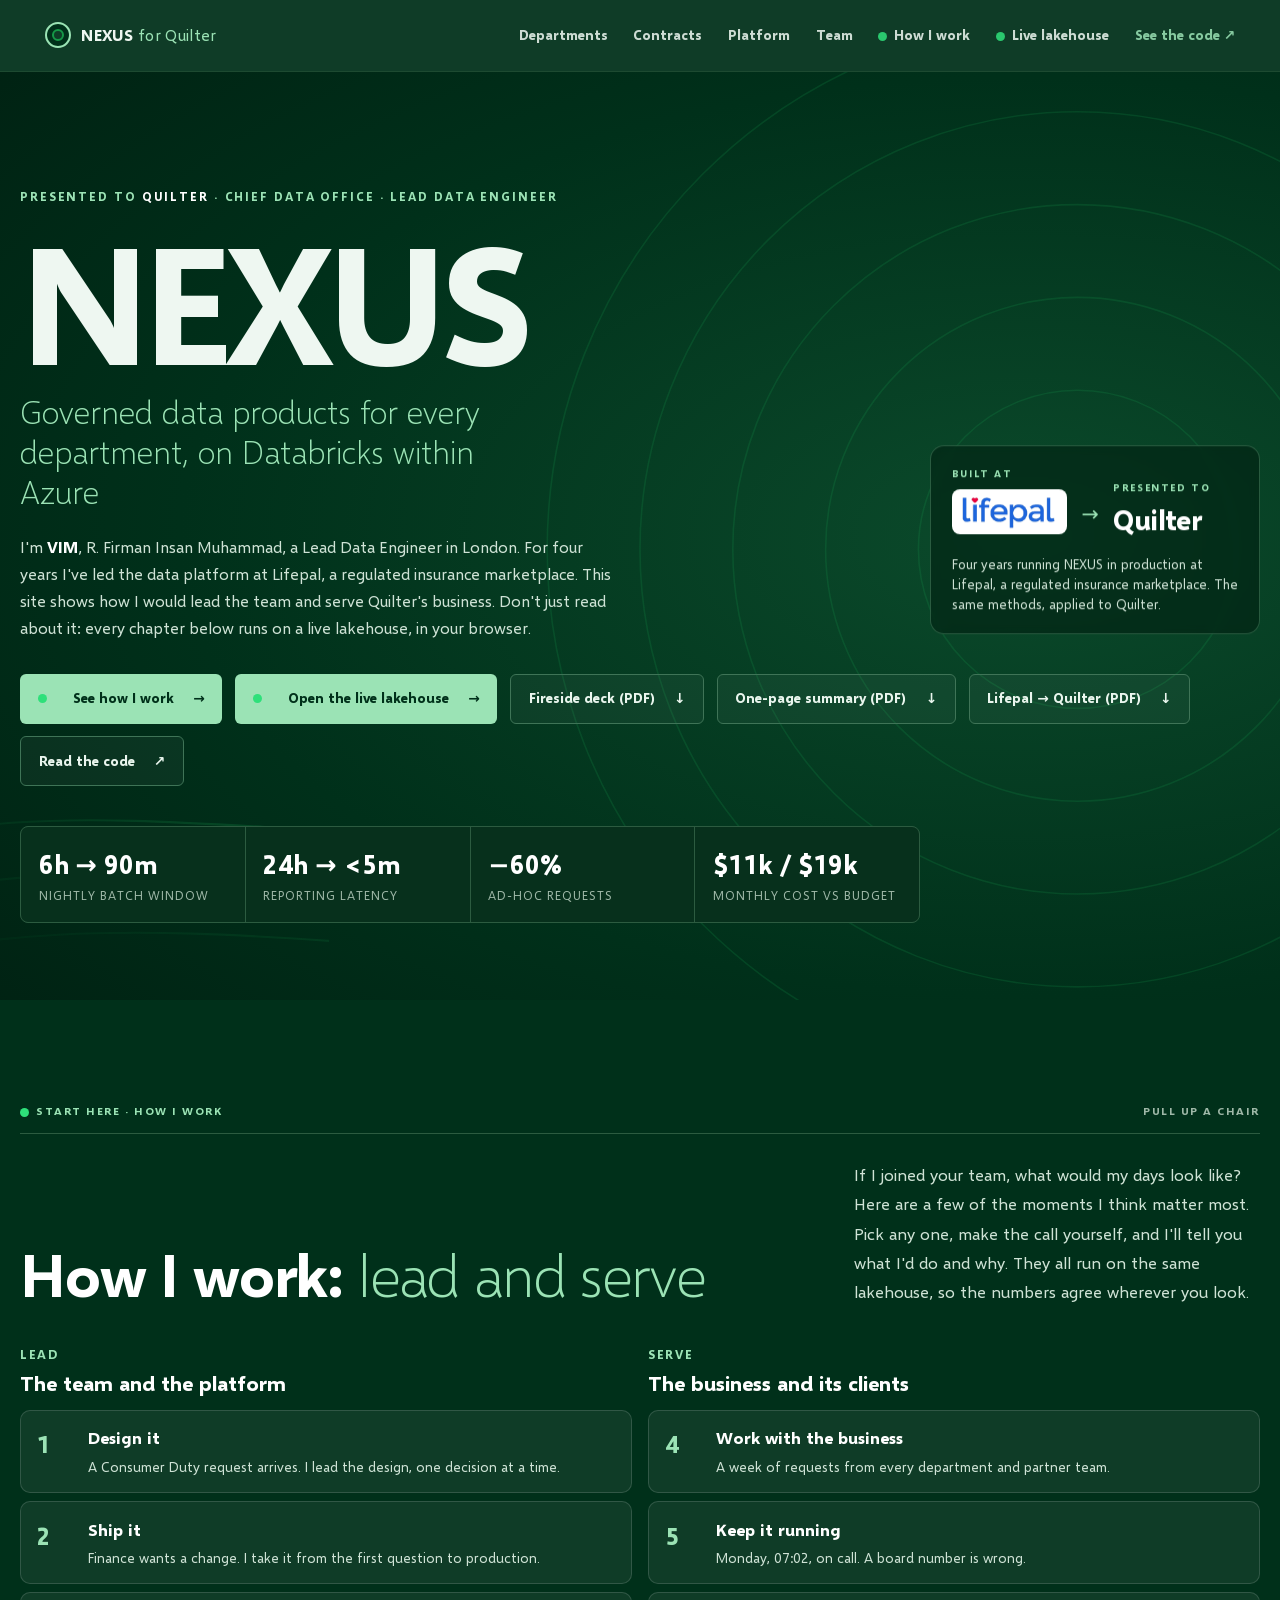
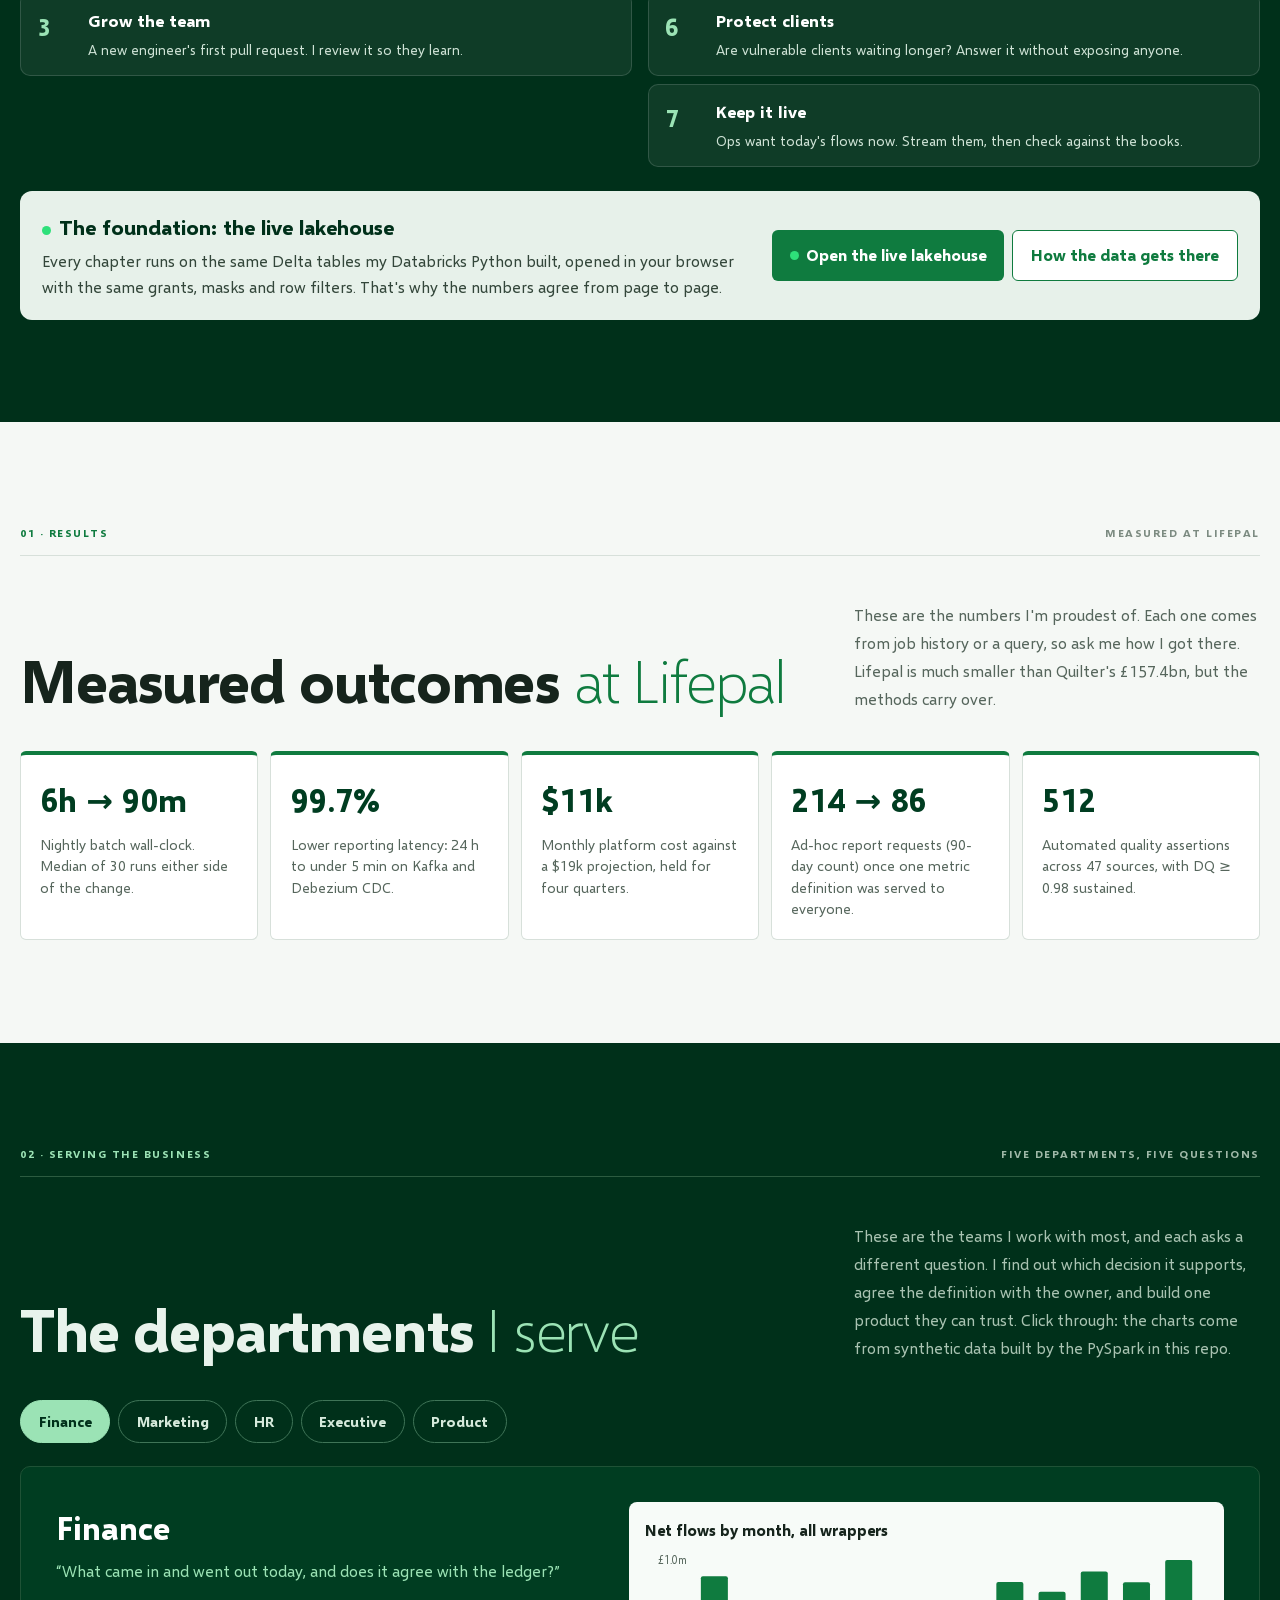
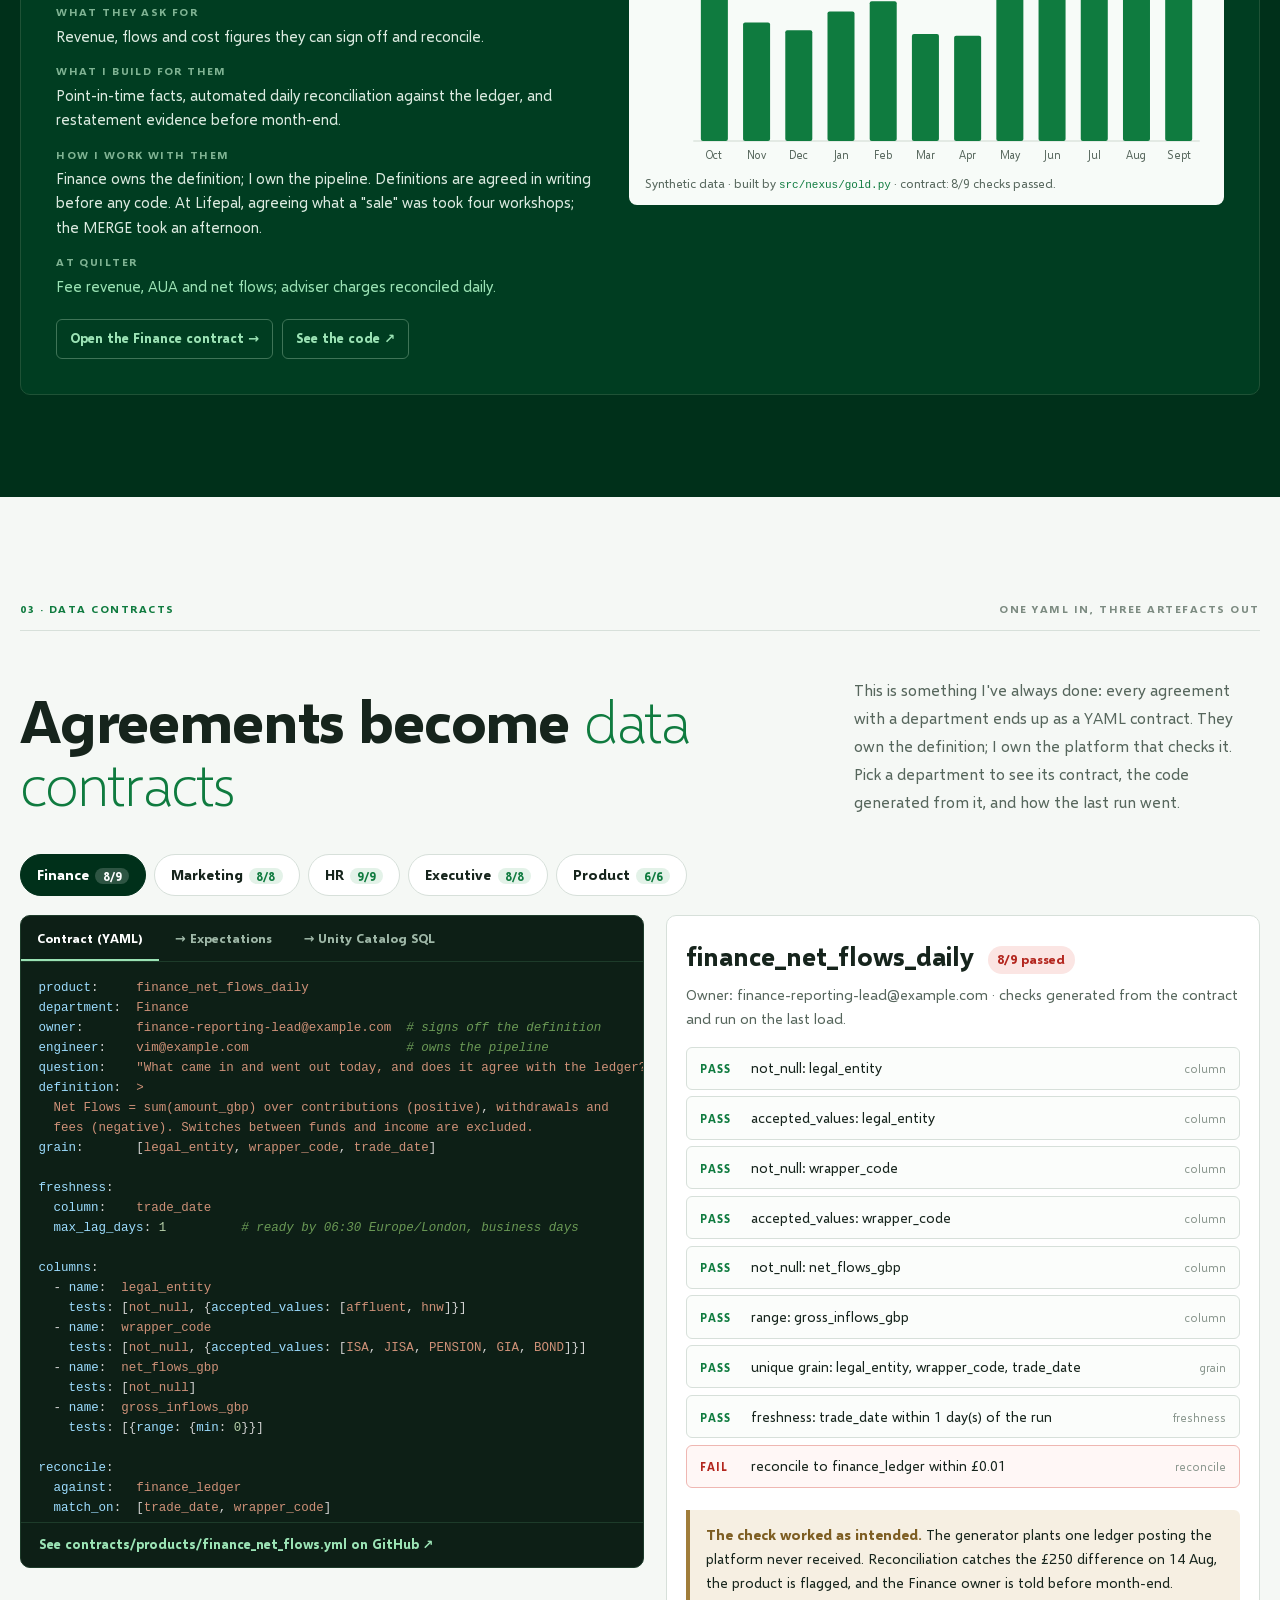
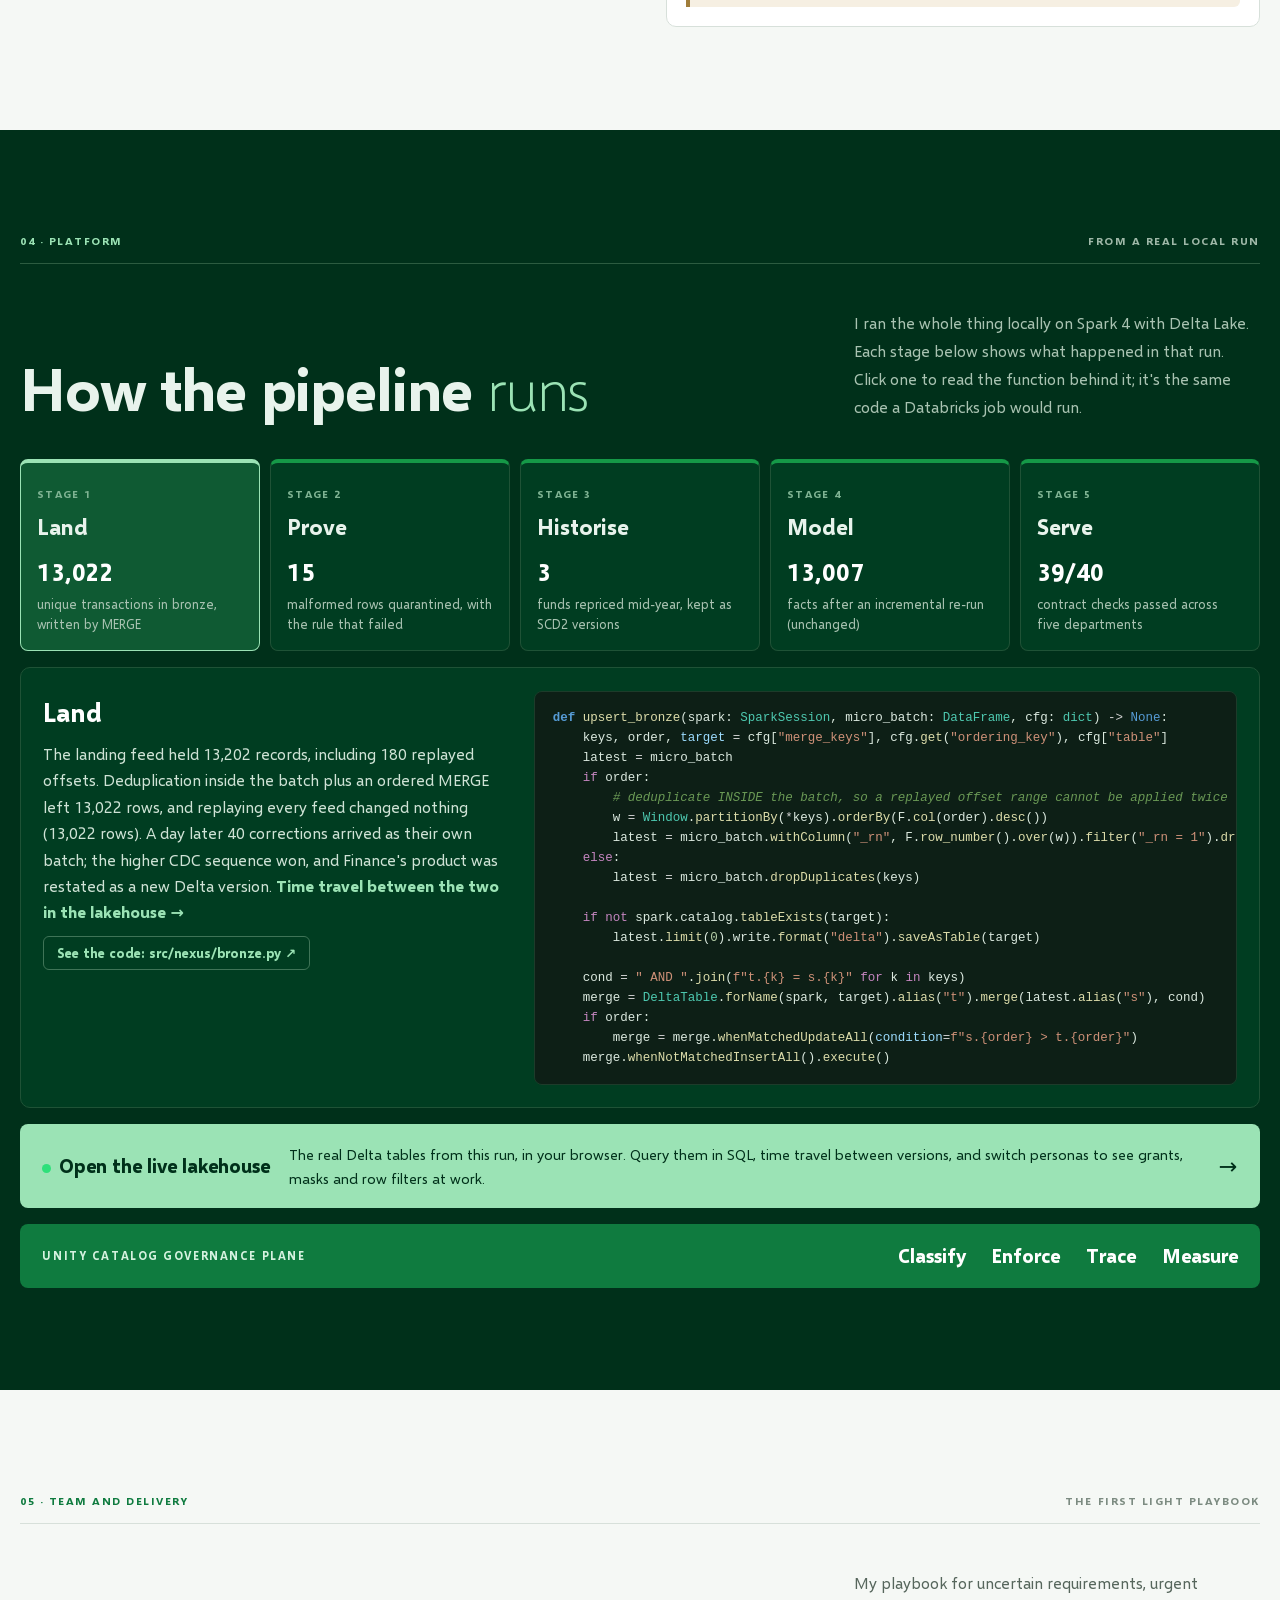
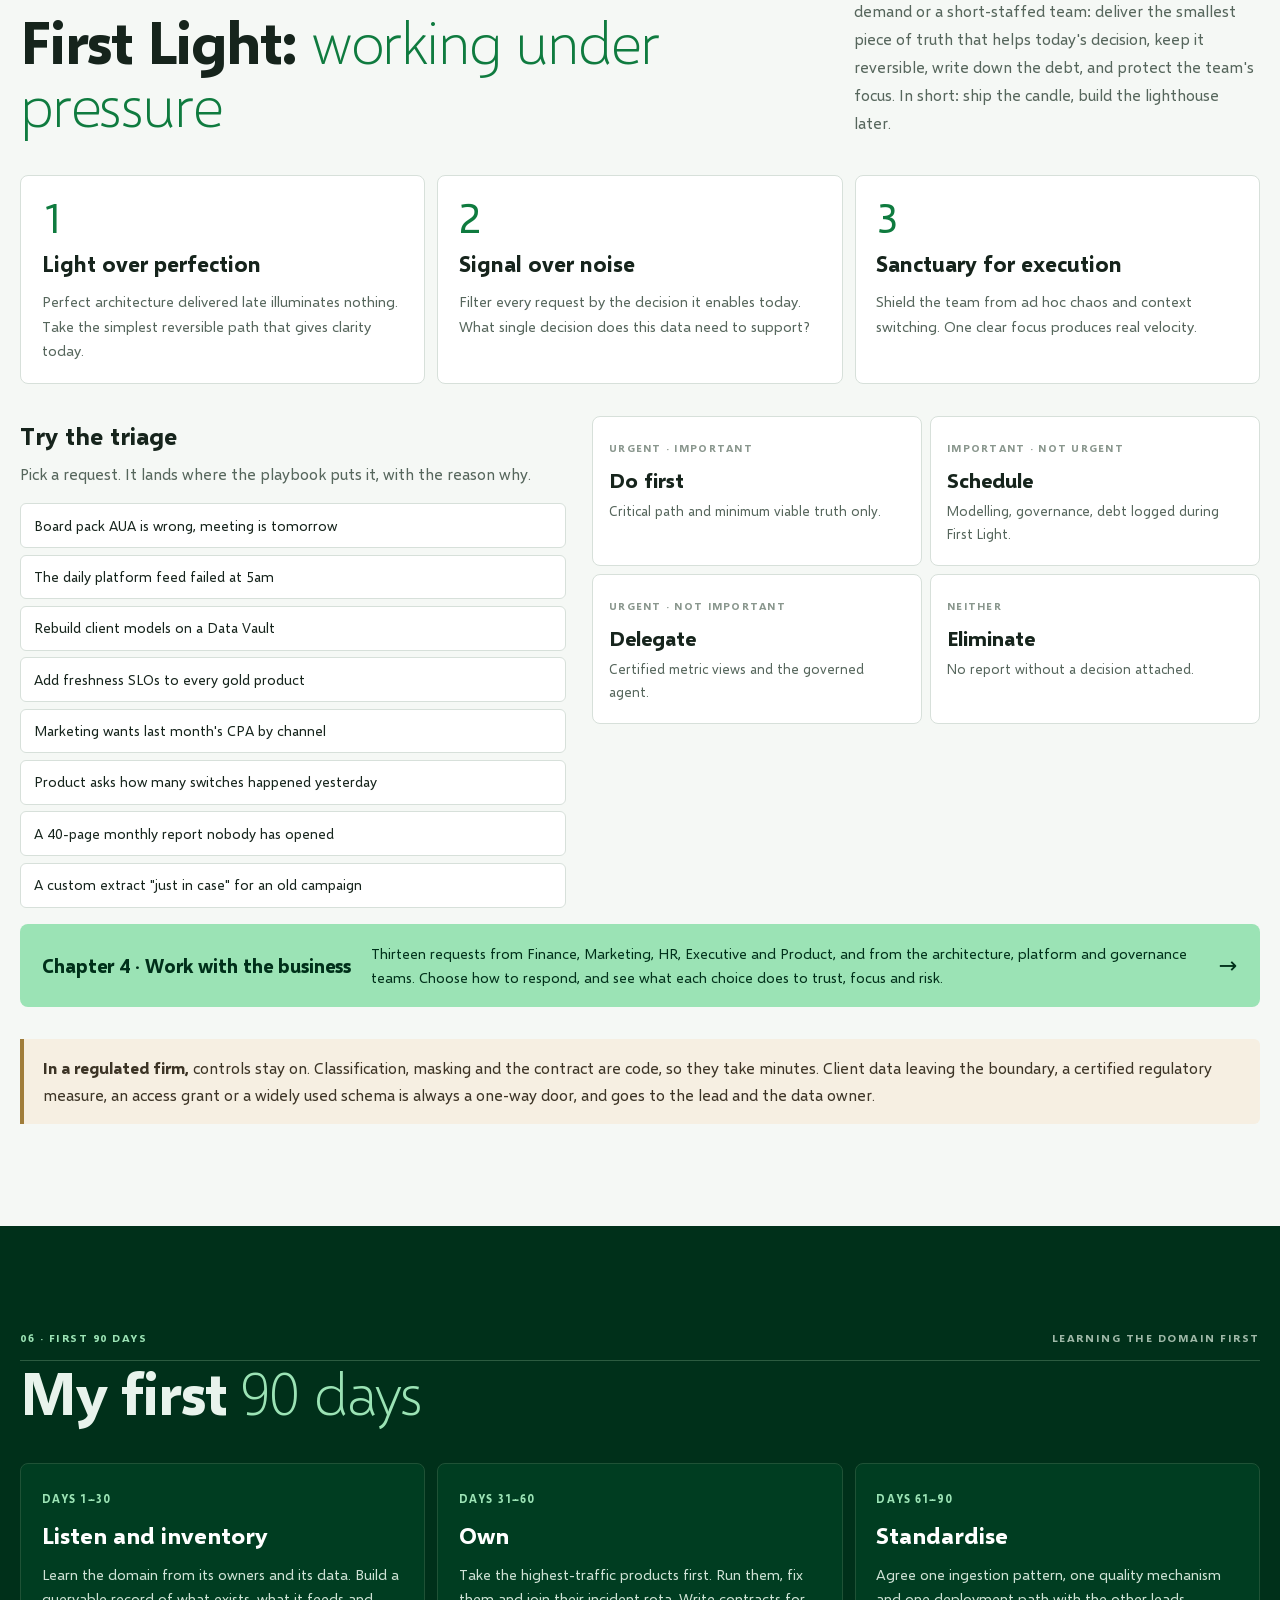
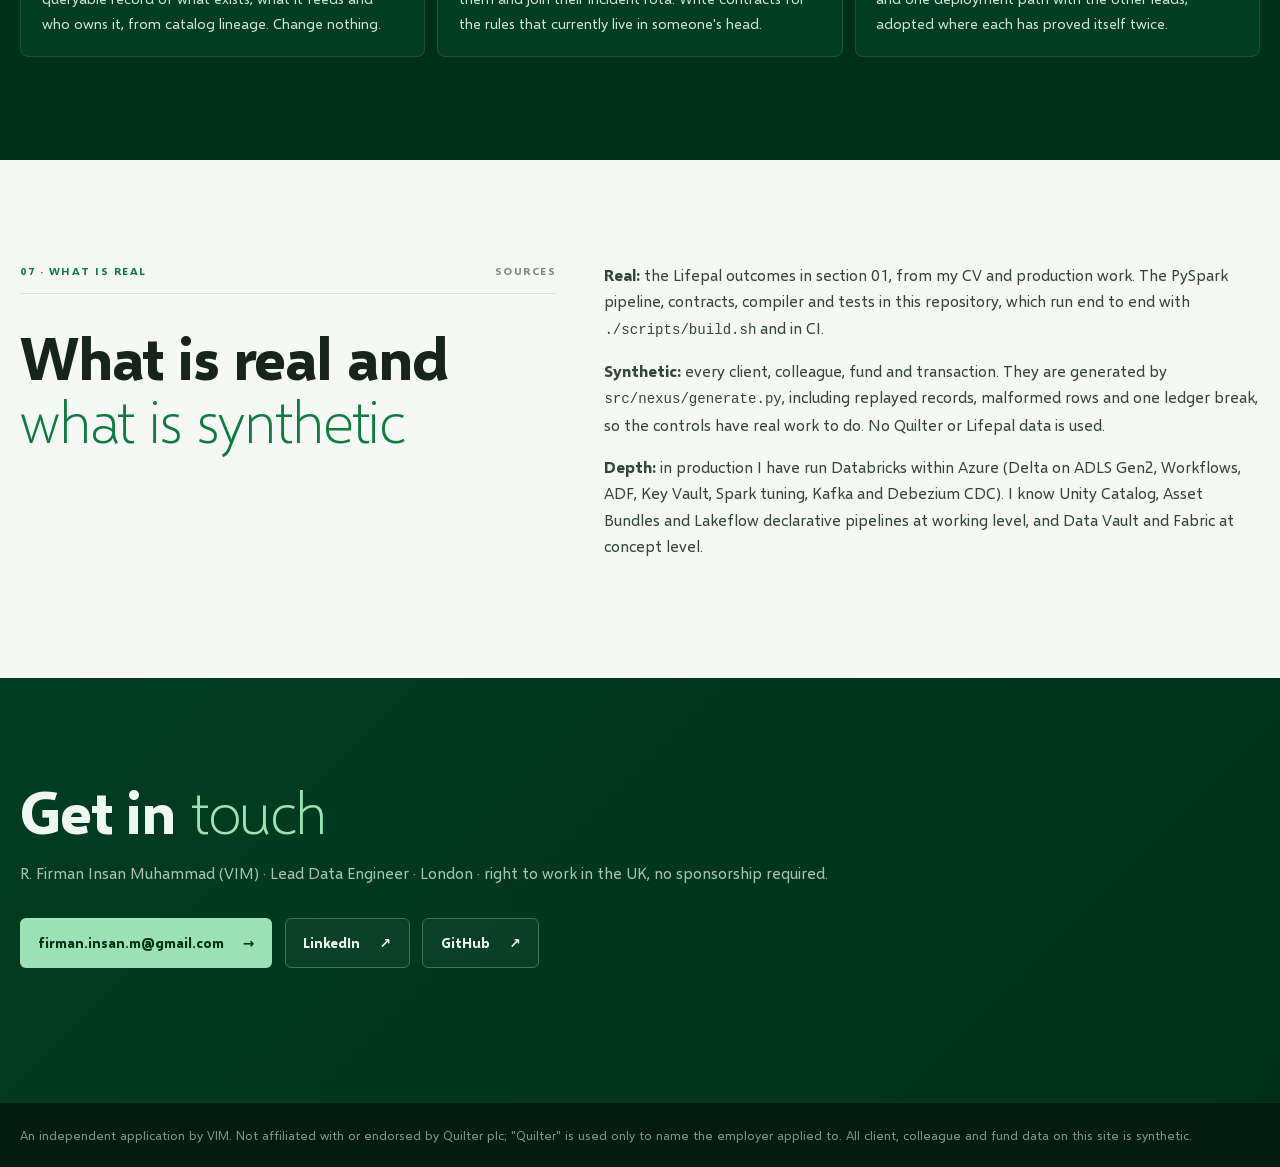
==== commit eb1b8f28: "Add Built at Lifepal, the Live lakehouse, and a Spark run log The home page shows where NEXUS was bu" ====
--- a/index.html
+++ b/index.html
@@ -22,7 +22,7 @@
     <a href="#platform">Platform</a>
     <a href="#team">Team</a>
     <a href="#how-i-work"><span class="live" aria-hidden="true"></span>How I work</a>
-    <a href="lakehouse.html">Lakehouse</a>
+    <a href="lakehouse.html"><span class="live" aria-hidden="true"></span>Live lakehouse</a>
     <a href="https://github.com/rfim/nexus-quilter" class="nav-code">See the code ↗</a>
   </nav>
 </header>
@@ -43,13 +43,19 @@
     </g>
   </svg>
   <div class="shell hero-inner">
+    <div class="hero-built" aria-label="Built at Lifepal, presented to Quilter">
+      <div><small>Built at</small><span class="logo-tile"><img src="assets/lifepal.png" alt="Lifepal" width="140" height="50"></span></div>
+      <i aria-hidden="true">→</i>
+      <div><small>Presented to</small><b>Quilter</b></div>
+      <p>Four years running NEXUS in production at Lifepal, a regulated insurance marketplace. The same methods, applied to Quilter.</p>
+    </div>
     <p class="presented">Presented to <b>Quilter</b> · Chief Data Office · Lead Data Engineer</p>
     <h1 id="hero-title">NEXUS</h1>
     <p class="hero-sub">Governed data products for every department, on Databricks within Azure</p>
-    <p class="hero-lede">I'm <b>VIM</b>, R. Firman Insan Muhammad, a Lead Data Engineer in London. For four years I've led the data platform at Lifepal, a regulated insurance marketplace. This site shows how I would lead the team and serve Quilter's business. Don't just read about it: every chapter below runs on a real lakehouse, in your browser.</p>
+    <p class="hero-lede">I'm <b>VIM</b>, R. Firman Insan Muhammad, a Lead Data Engineer in London. For four years I've led the data platform at Lifepal, a regulated insurance marketplace. This site shows how I would lead the team and serve Quilter's business. Don't just read about it: every chapter below runs on a live lakehouse, in your browser.</p>
     <div class="hero-cta">
       <a class="button button-primary" href="#how-i-work"><span class="live" aria-hidden="true"></span>See how I work <span>→</span></a>
-      <a class="button button-primary" href="lakehouse.html"><span class="live" aria-hidden="true"></span>Open the lakehouse <span>→</span></a>
+      <a class="button button-primary" href="lakehouse.html"><span class="live" aria-hidden="true"></span>Open the live lakehouse <span>→</span></a>
       <a class="button button-secondary" href="assets/Nexus_Quilter_VIM.pdf">Fireside deck (PDF) <span>↓</span></a>
       <a class="button button-secondary" href="assets/VIM_Quilter_one_page.pdf">One-page summary (PDF) <span>↓</span></a>
       <a class="button button-secondary" href="assets/VIM_Quilter_companion_note.pdf">Lifepal → Quilter (PDF) <span>↓</span></a>
@@ -85,8 +91,8 @@
         </div>
       </div>
       <div class="foundation">
-        <div><b><span class="live" aria-hidden="true"></span>The foundation: the lakehouse</b><p>Every chapter runs on the same Delta tables my Databricks Python built, opened in your browser with the same grants, masks and row filters. That's why the numbers agree from page to page.</p></div>
-        <div class="btns"><a href="lakehouse.html">Open the lakehouse</a><a class="ghost" href="simulate.html">How the data gets there</a></div>
+        <div><b><span class="live" aria-hidden="true"></span>The foundation: the live lakehouse</b><p>Every chapter runs on the same Delta tables my Databricks Python built, opened in your browser with the same grants, masks and row filters. That's why the numbers agree from page to page.</p></div>
+        <div class="btns"><a href="lakehouse.html"><span class="live" aria-hidden="true"></span>Open the live lakehouse</a><a class="ghost" href="simulate.html">How the data gets there</a></div>
       </div>
   </div>
 </section>
@@ -155,7 +161,7 @@
     </div>
     <ol class="stages" id="stages"></ol>
     <div class="stage-detail" id="stage-detail"></div>
-    <a class="lakehouse-cta" href="lakehouse.html"><b>Open the lakehouse</b><span>The real Delta tables from this run, in your browser. Query them in SQL, time travel between versions, and switch personas to see grants, masks and row filters at work.</span><i>→</i></a>
+    <a class="lakehouse-cta" href="lakehouse.html"><b><span class="live" aria-hidden="true"></span>Open the live lakehouse</b><span>The real Delta tables from this run, in your browser. Query them in SQL, time travel between versions, and switch personas to see grants, masks and row filters at work.</span><i>→</i></a>
     <div class="plane">
       <span>Unity Catalog governance plane</span>
       <b>Classify</b><b>Enforce</b><b>Trace</b><b>Measure</b>
--- a/assets/site.css
+++ b/assets/site.css
@@ -275,3 +275,14 @@
 .hl-light .hl-ctl{color:#af00db}.hl-light .hl-fn{color:#795e26}.hl-light .hl-type{color:#267f99}.hl-light .hl-var{color:#001080}
 .hl-light .hl-key{color:#0451a5}.hl-light .hl-const{color:#0000ff}.hl-light .hl-op{color:#3b3b3b}
 .hl-light .hl-add{background:#e6ffec;box-shadow:inset 3px 0 0 #2da44e}.hl-light .hl-del{background:#ffebe9;box-shadow:inset 3px 0 0 #cf222e}
+
+/* Built at Lifepal → presented to Quilter */
+.hero-built{position:absolute;right:0;top:50%;transform:translateY(-58%);width:330px;display:grid;grid-template-columns:auto auto 1fr;align-items:end;gap:.9rem;
+  background:rgba(0,29,16,.55);border:1px solid rgba(155,227,181,.25);border-radius:14px;padding:1.2rem 1.3rem;backdrop-filter:blur(4px)}
+.hero-built small{display:block;font-size:.62rem;font-weight:800;letter-spacing:.16em;text-transform:uppercase;color:var(--mint);margin-bottom:.45rem}
+.hero-built .logo-tile{display:inline-flex;background:#fff;border-radius:8px;padding:.35rem .6rem}
+.hero-built img{display:block;width:96px;height:auto}
+.hero-built i{font-style:normal;color:var(--mint);font-size:1.3rem;padding-bottom:.35rem}
+.hero-built b{display:block;font-size:1.75rem;line-height:1.2;color:#fff;letter-spacing:-.02em}
+.hero-built p{grid-column:1/-1;margin:.2rem 0 0;font-size:.84rem;color:#cfe3d6;line-height:1.5}
+@media (max-width:1180px){.hero-built{position:static;transform:none;width:auto;max-width:420px;margin:0 0 1.6rem}}
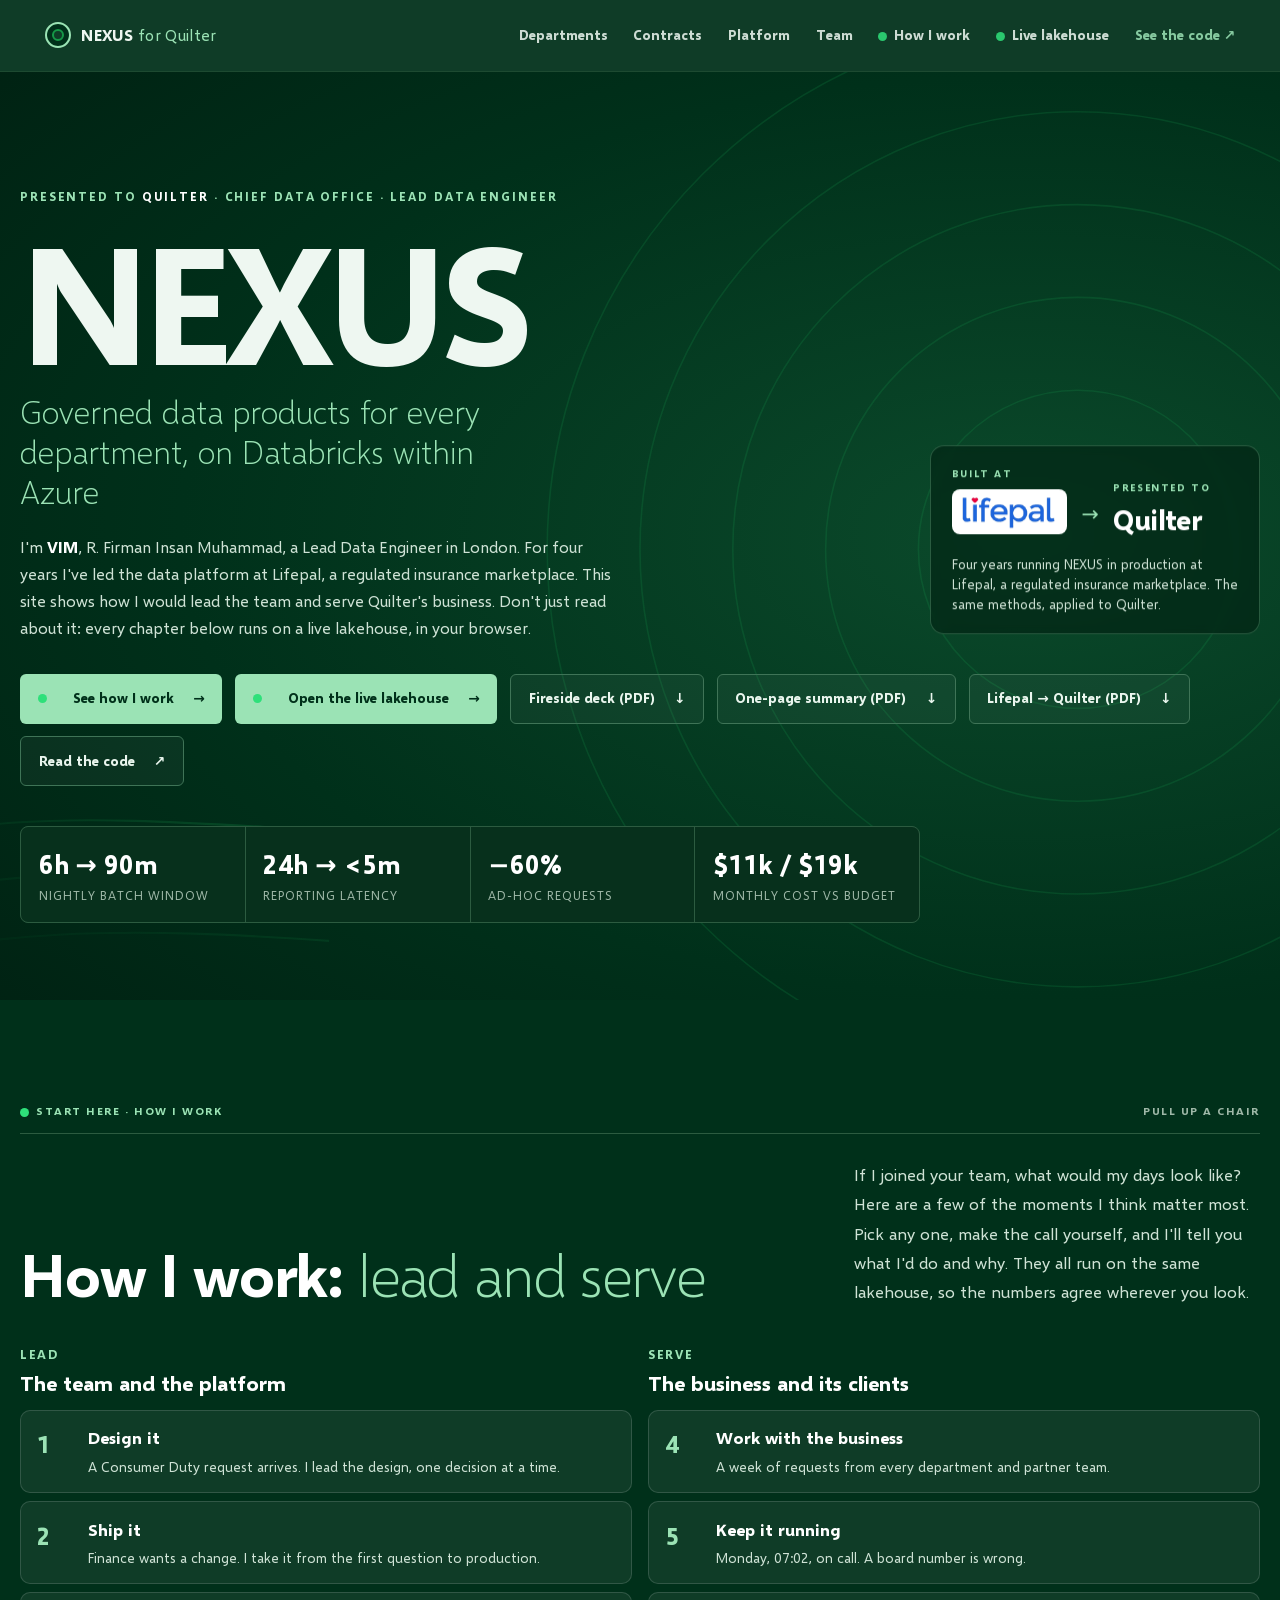
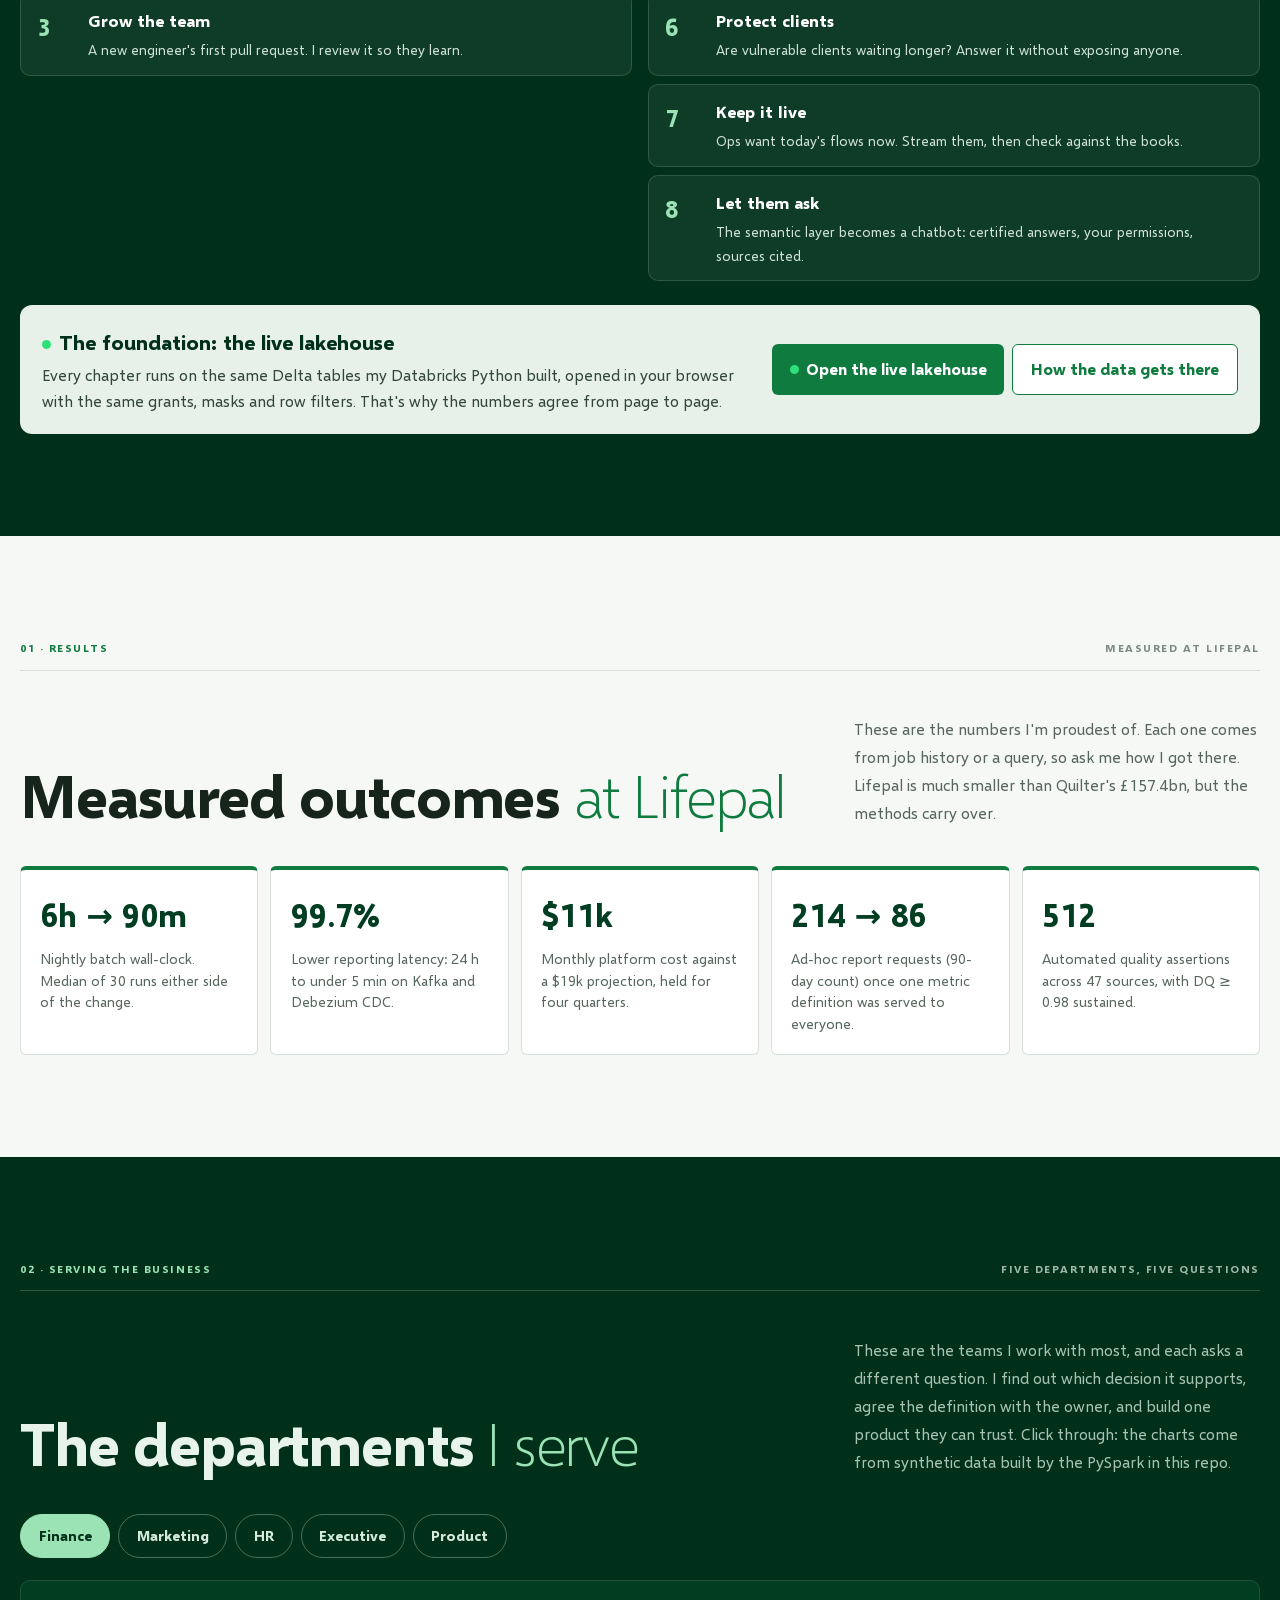
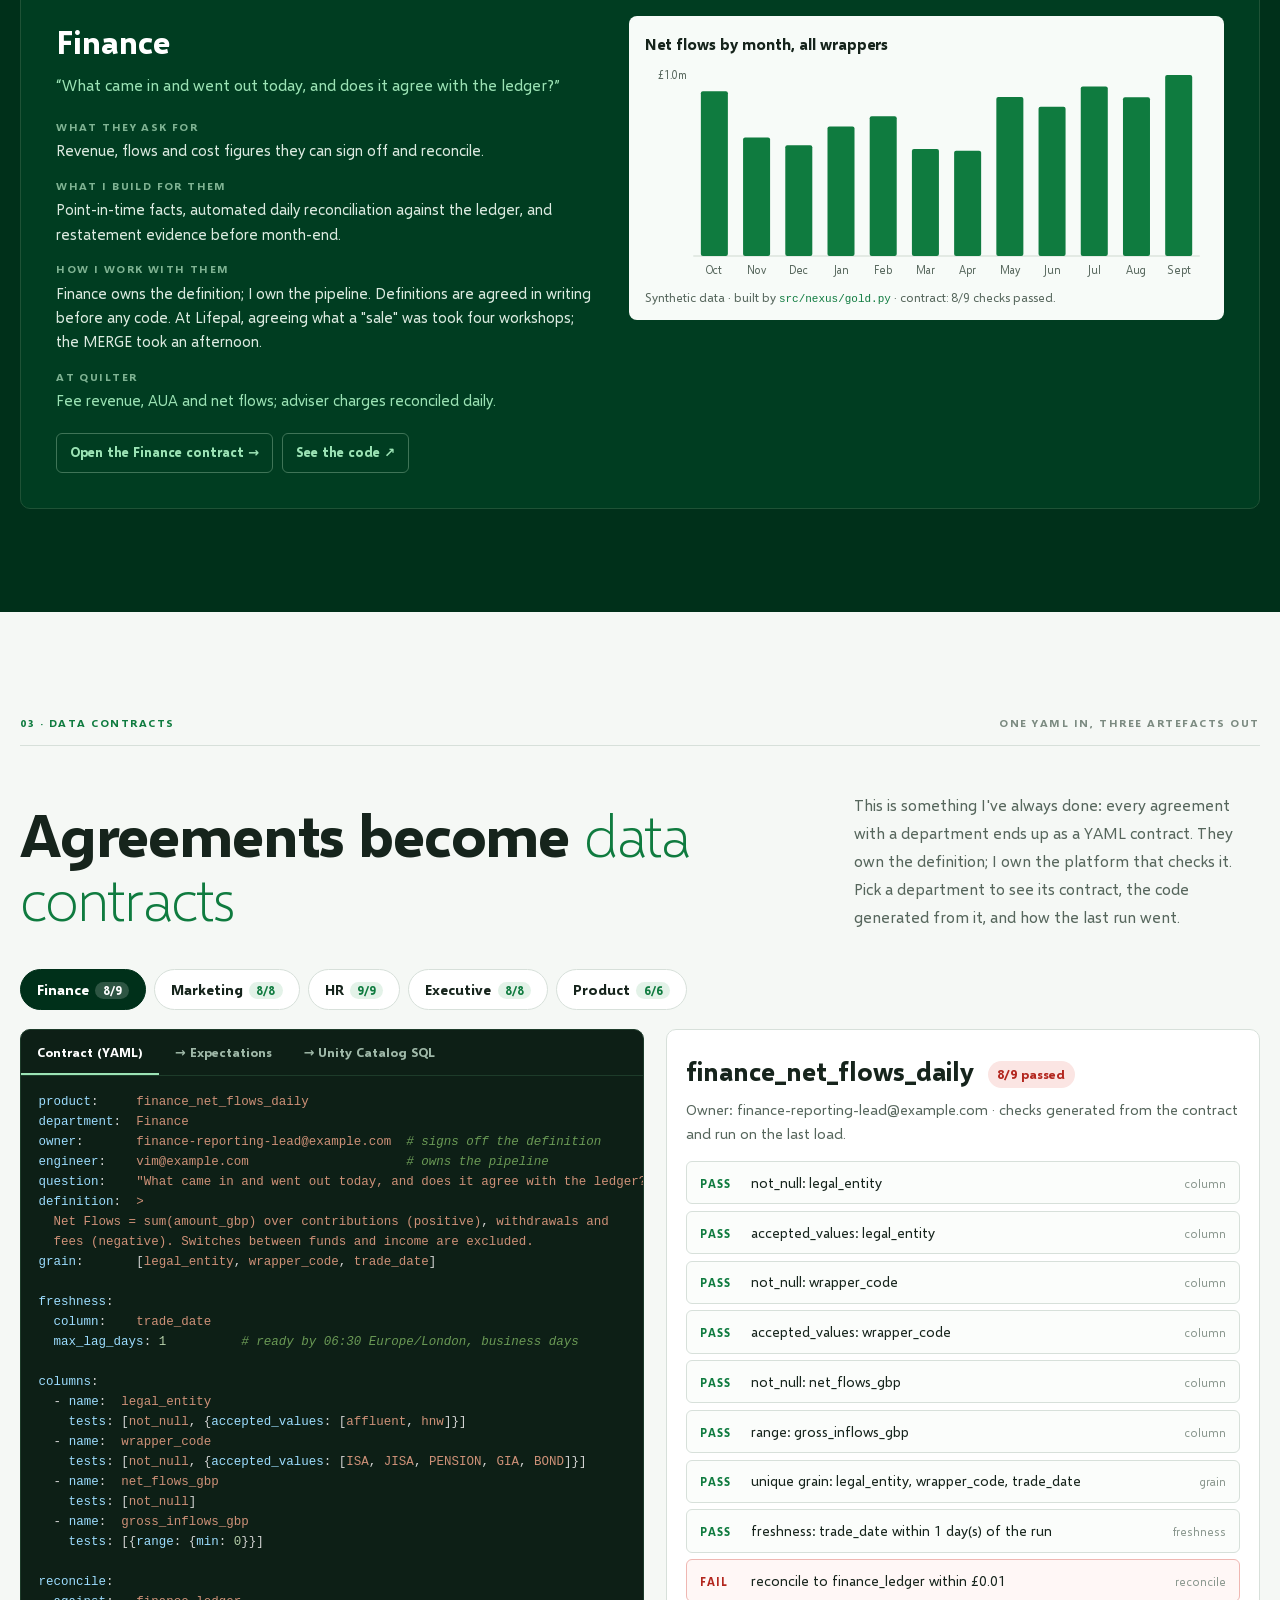
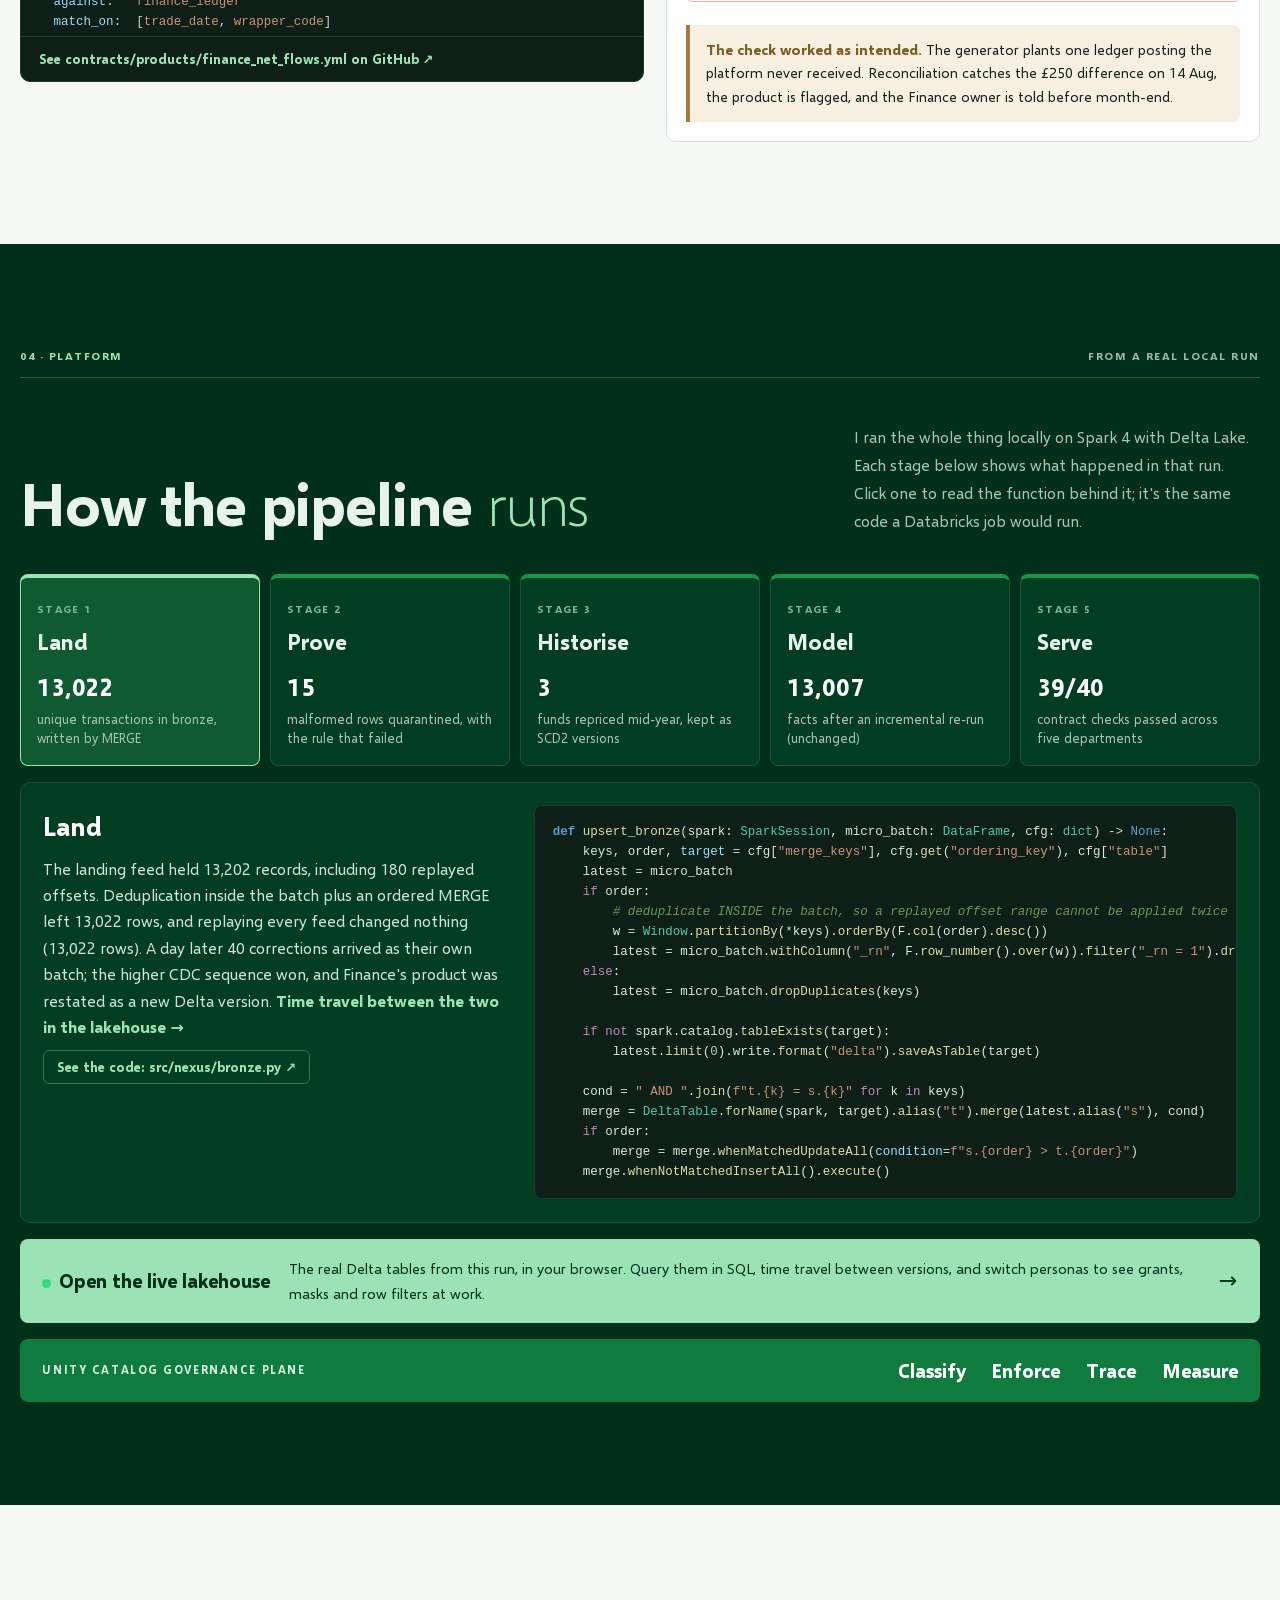
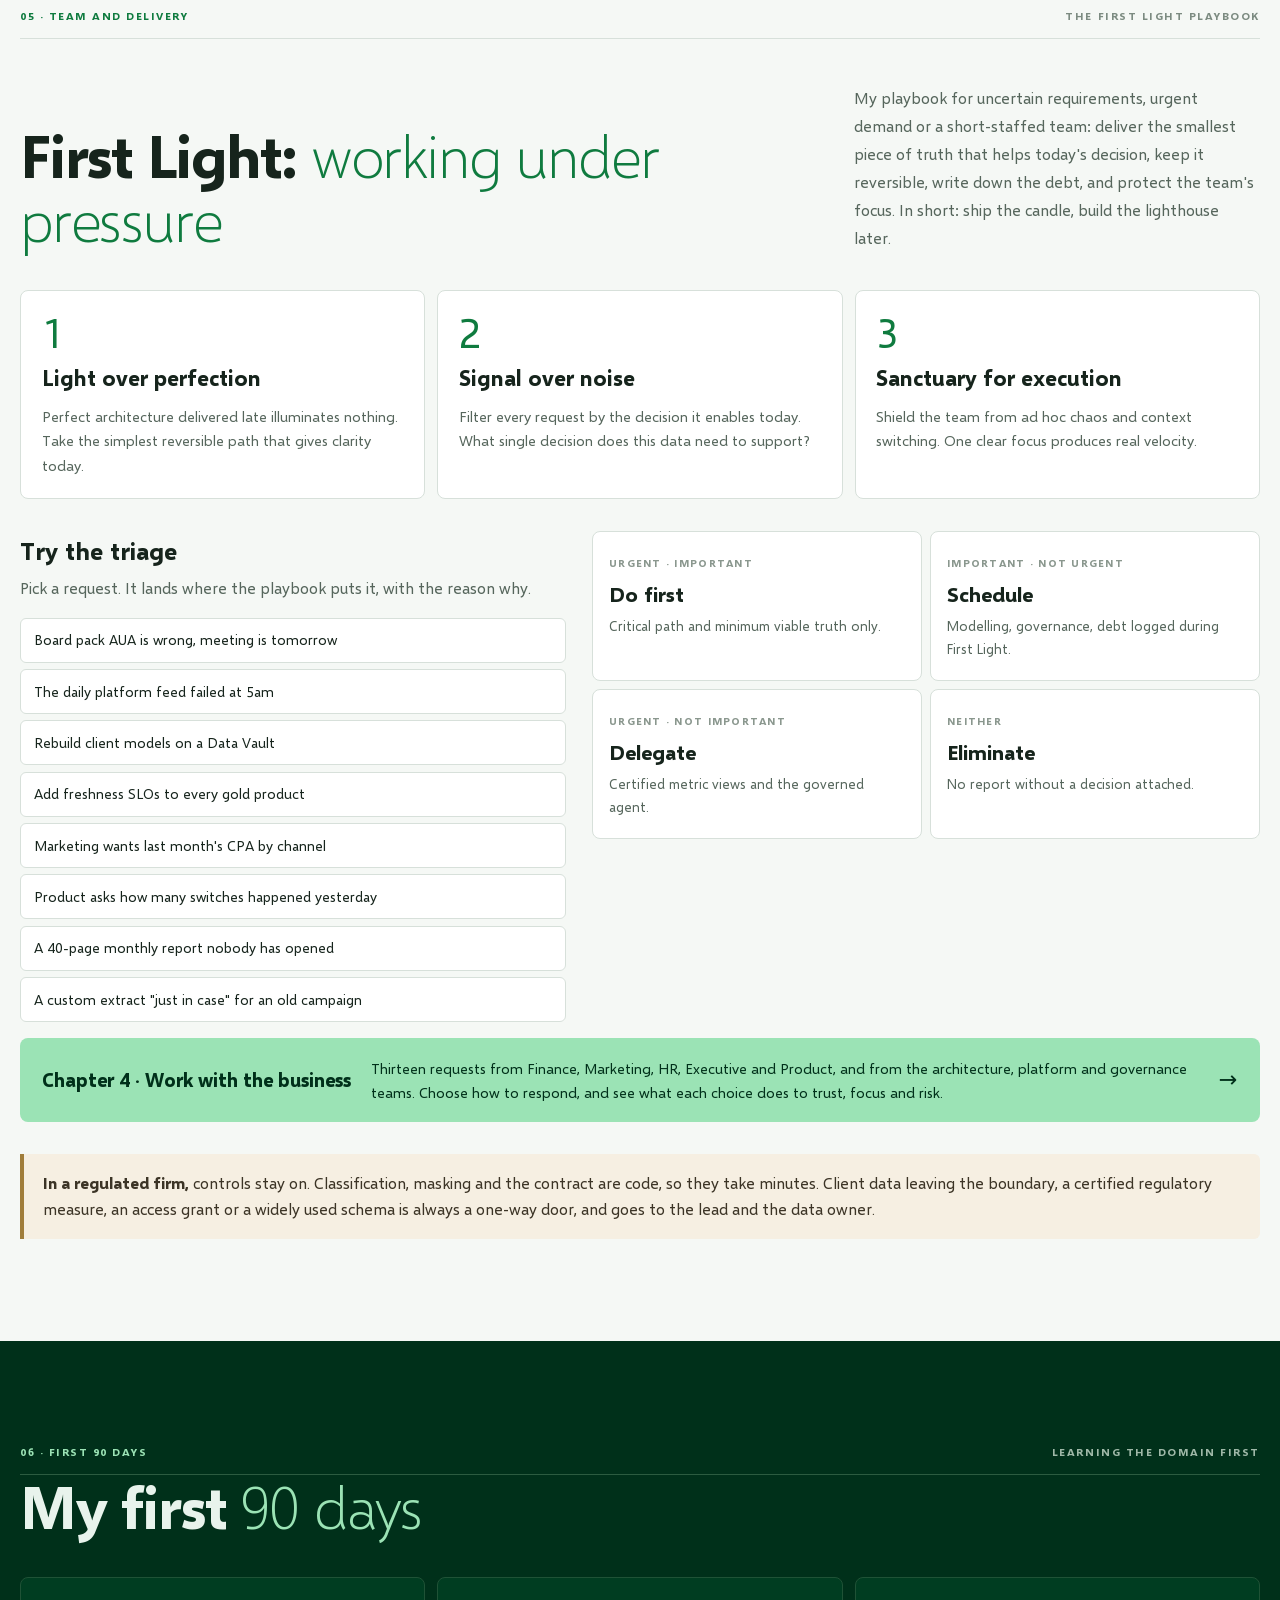
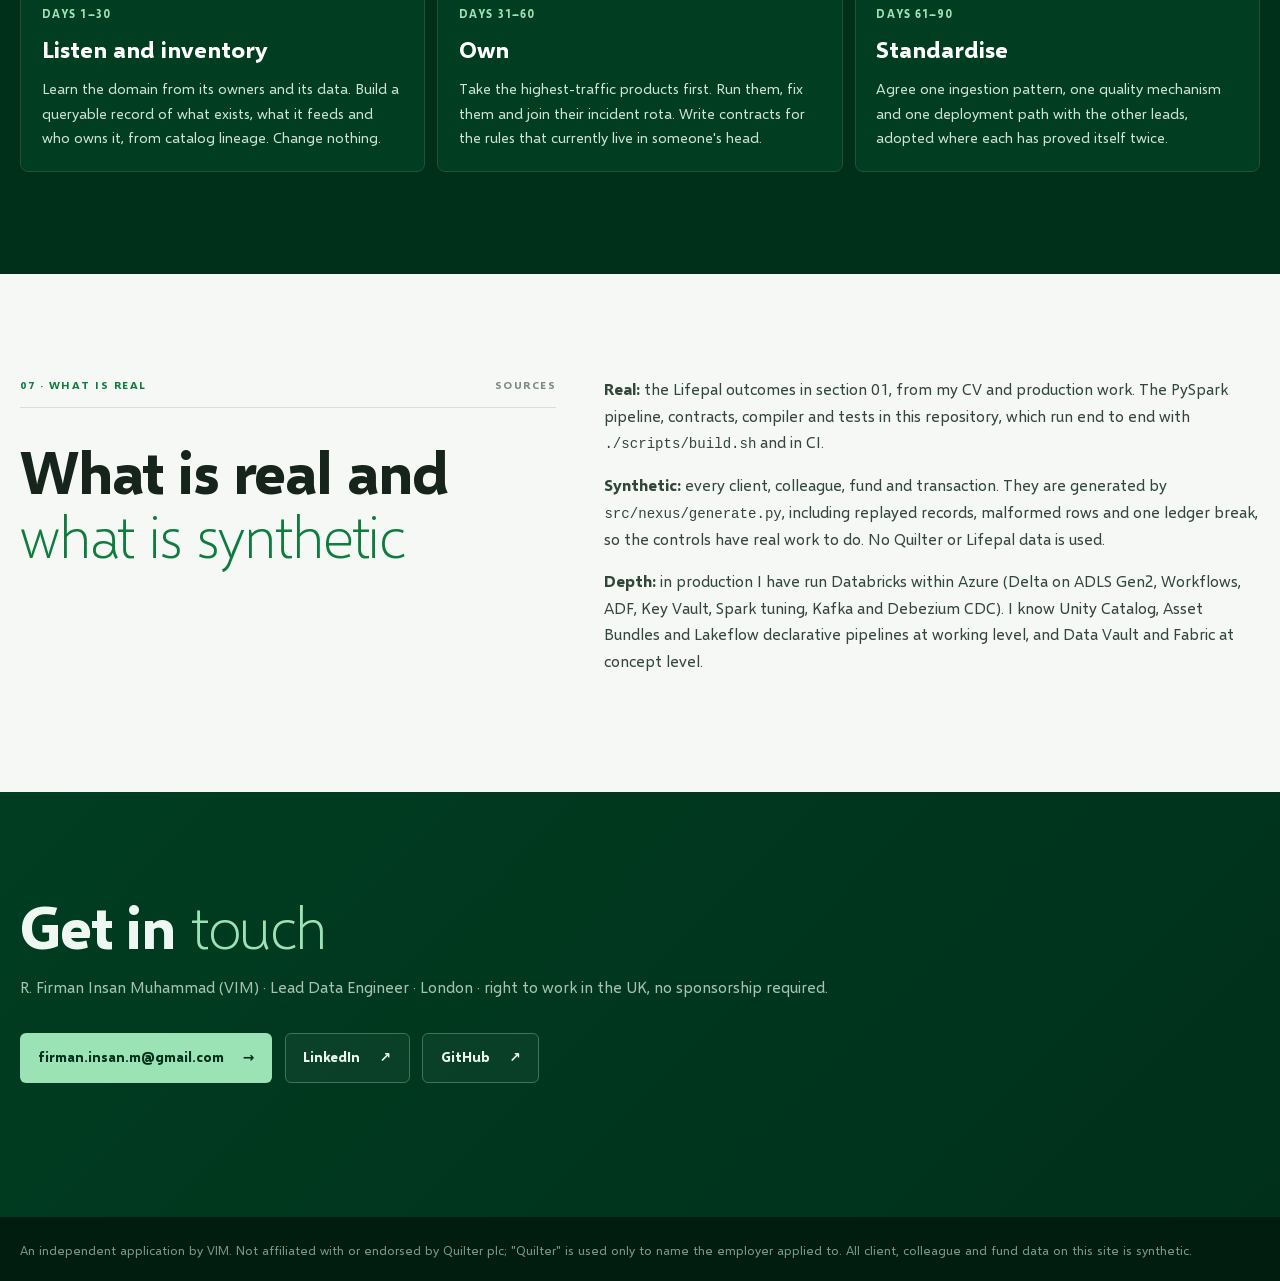
==== commit e5344cae: "Add chapter 8: Let them ask The semantic layer becomes self-service: metric views per department and" ====
--- a/index.html
+++ b/index.html
@@ -88,6 +88,7 @@
           <a class="chapter" href="oncall.html"><i>5</i><b>Keep it running</b><span>Monday, 07:02, on call. A board number is wrong.</span></a>
           <a class="chapter" href="duty.html"><i>6</i><b>Protect clients</b><span>Are vulnerable clients waiting longer? Answer it without exposing anyone.</span></a>
           <a class="chapter" href="streaming.html"><i>7</i><b>Keep it live</b><span>Ops want today's flows now. Stream them, then check against the books.</span></a>
+          <a class="chapter" href="ask.html"><i>8</i><b>Let them ask</b><span>The semantic layer becomes a chatbot: certified answers, your permissions, sources cited.</span></a>
         </div>
       </div>
       <div class="foundation">
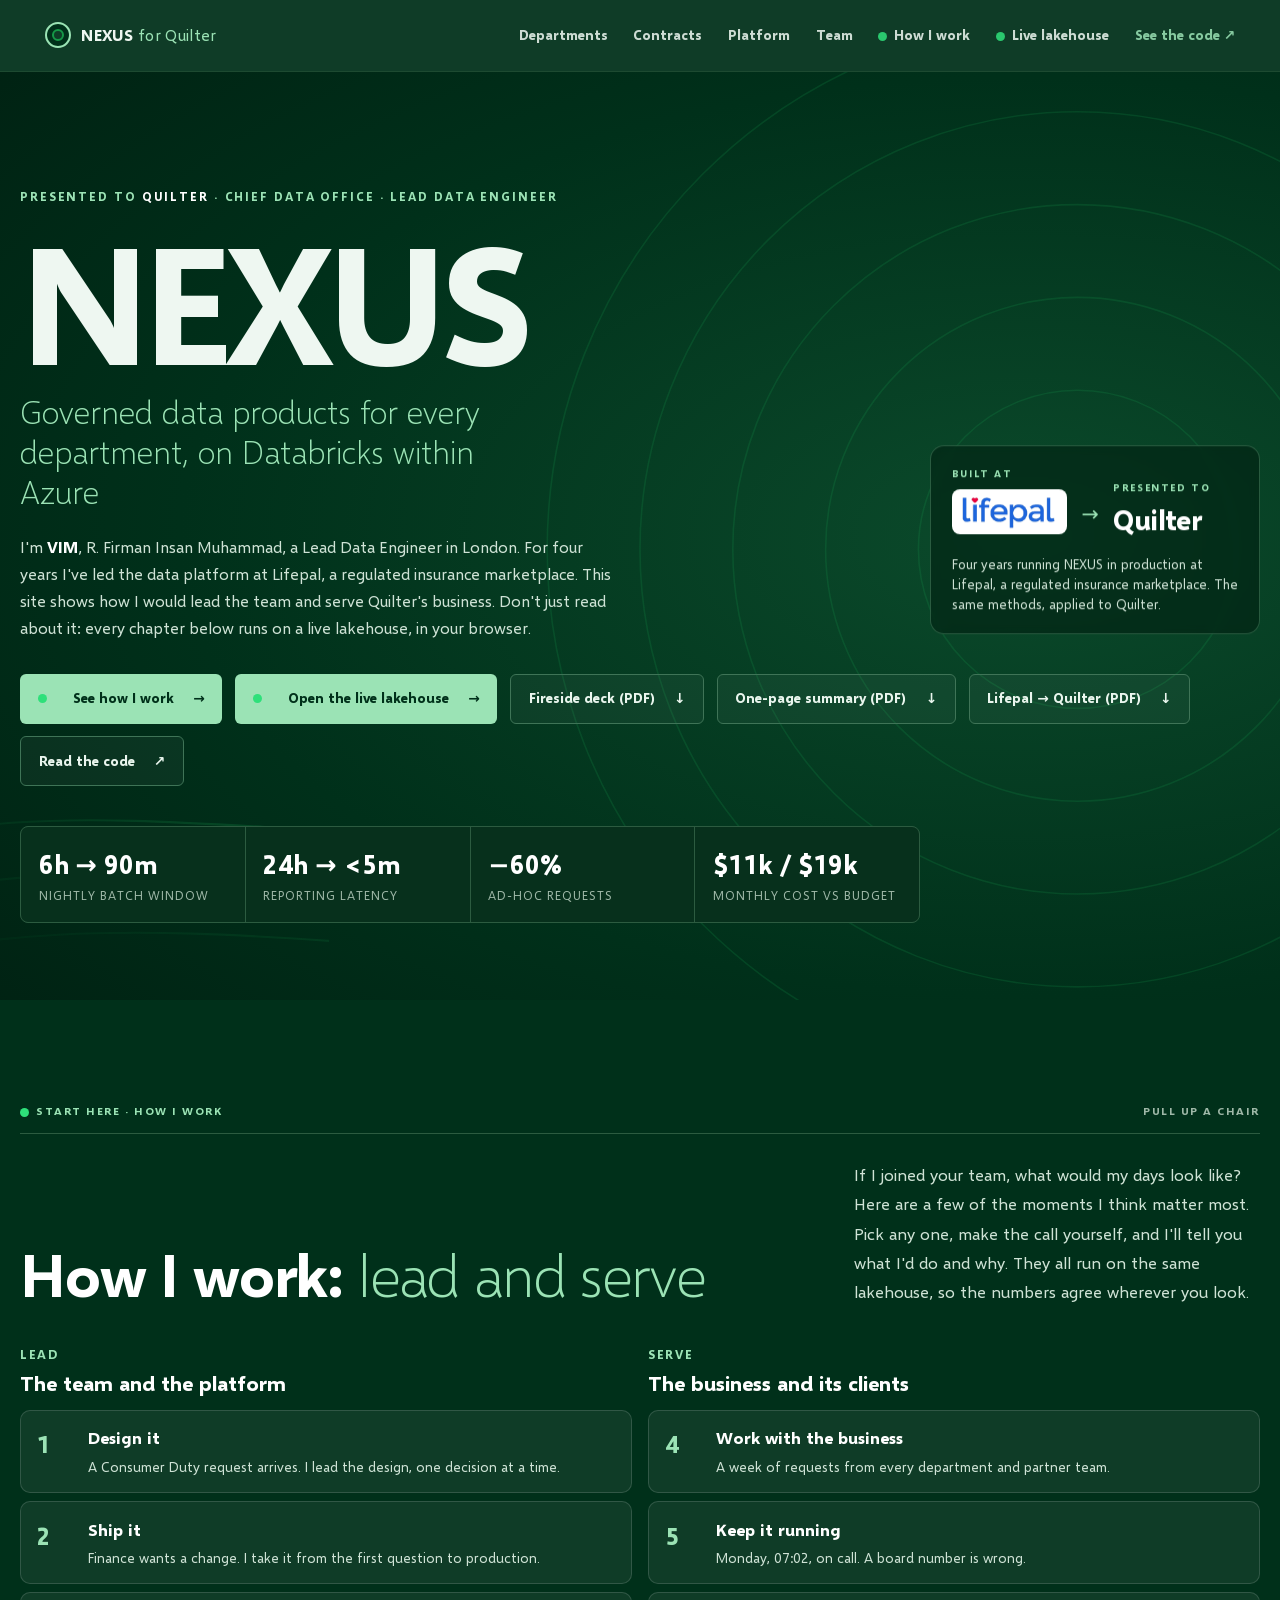
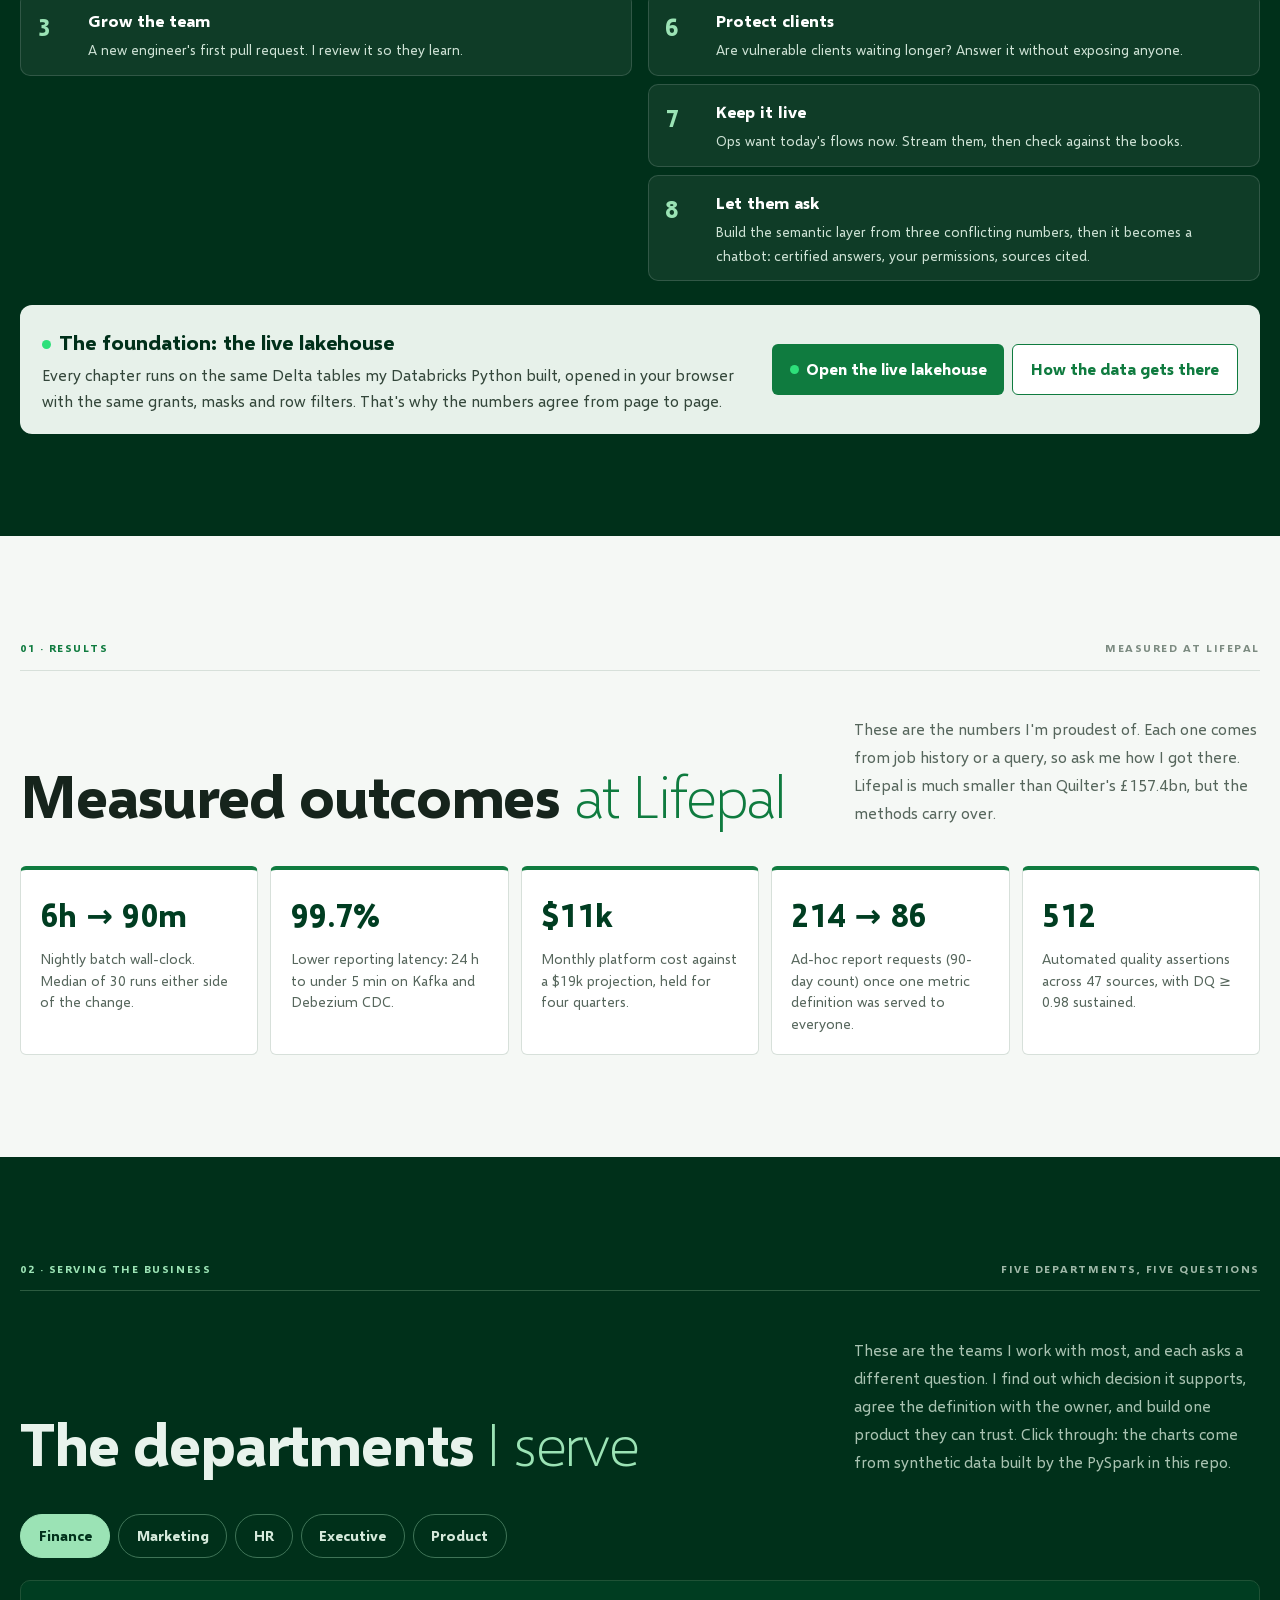
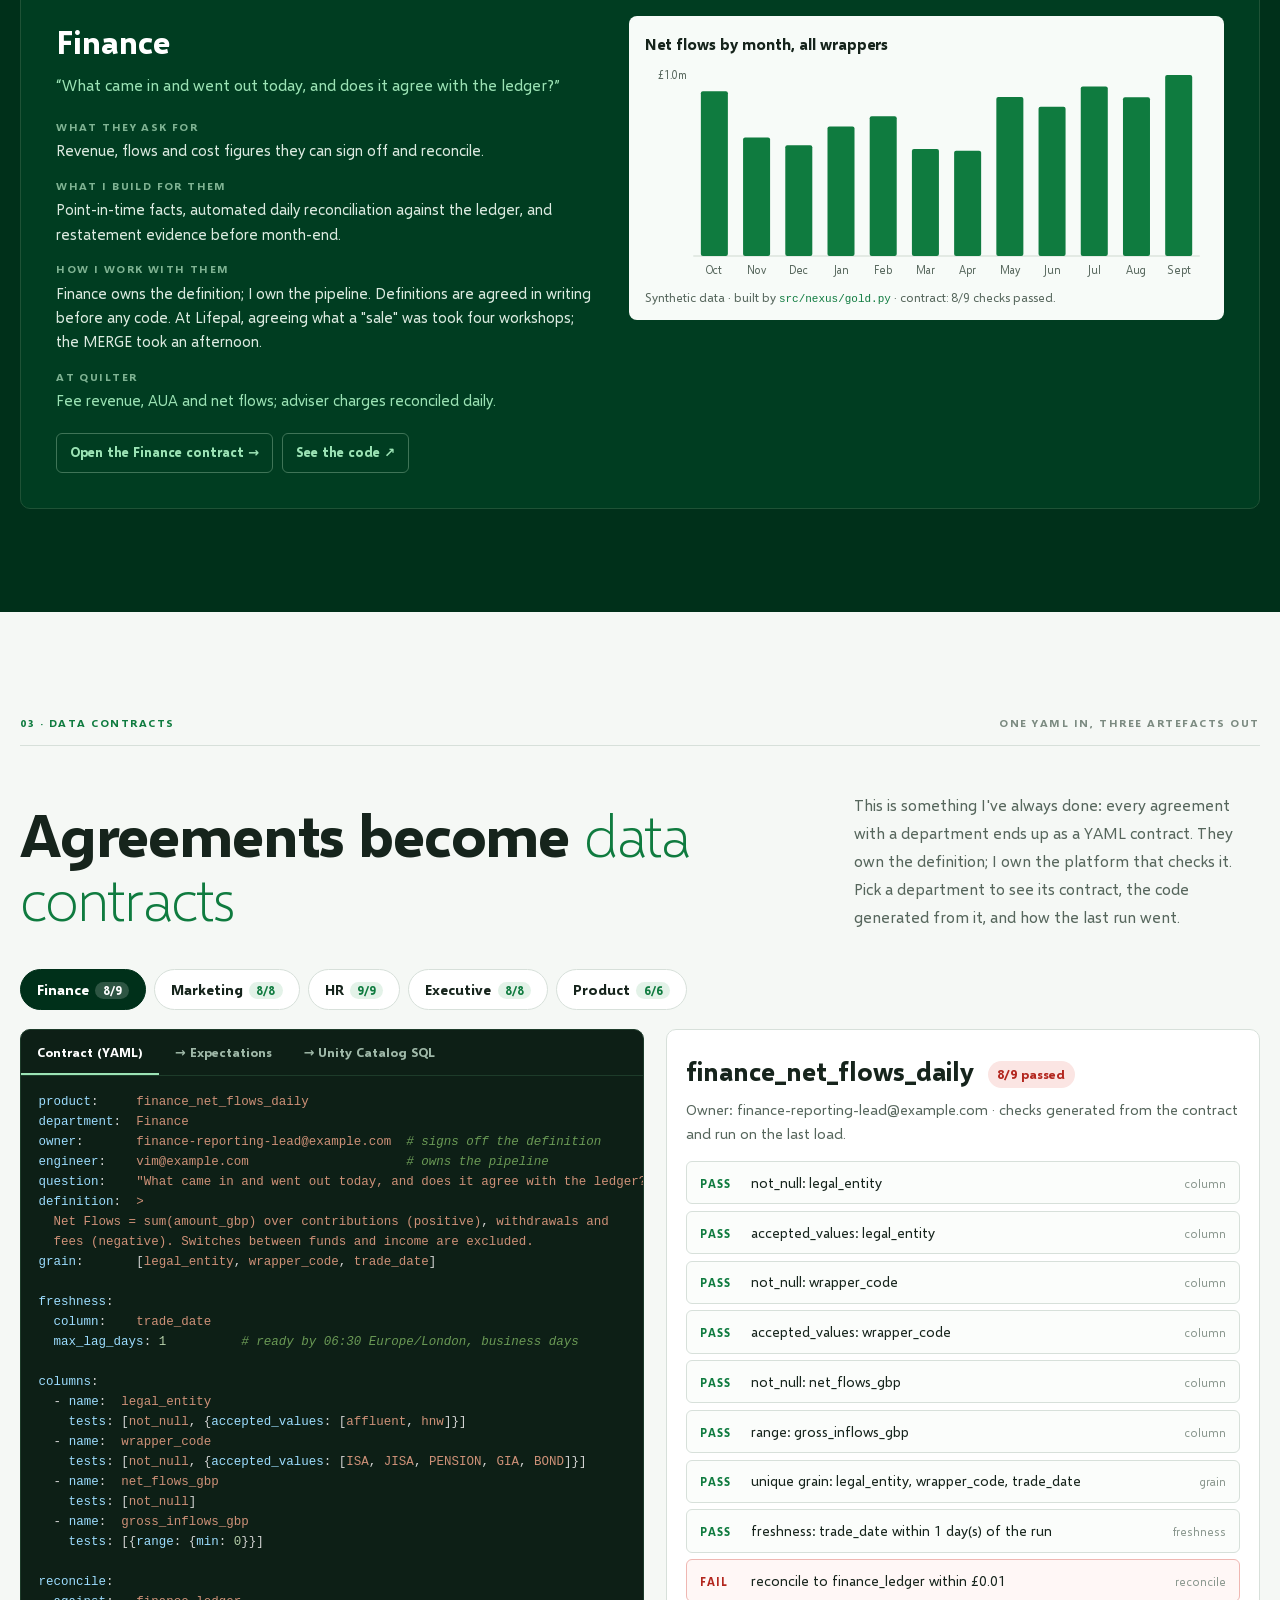
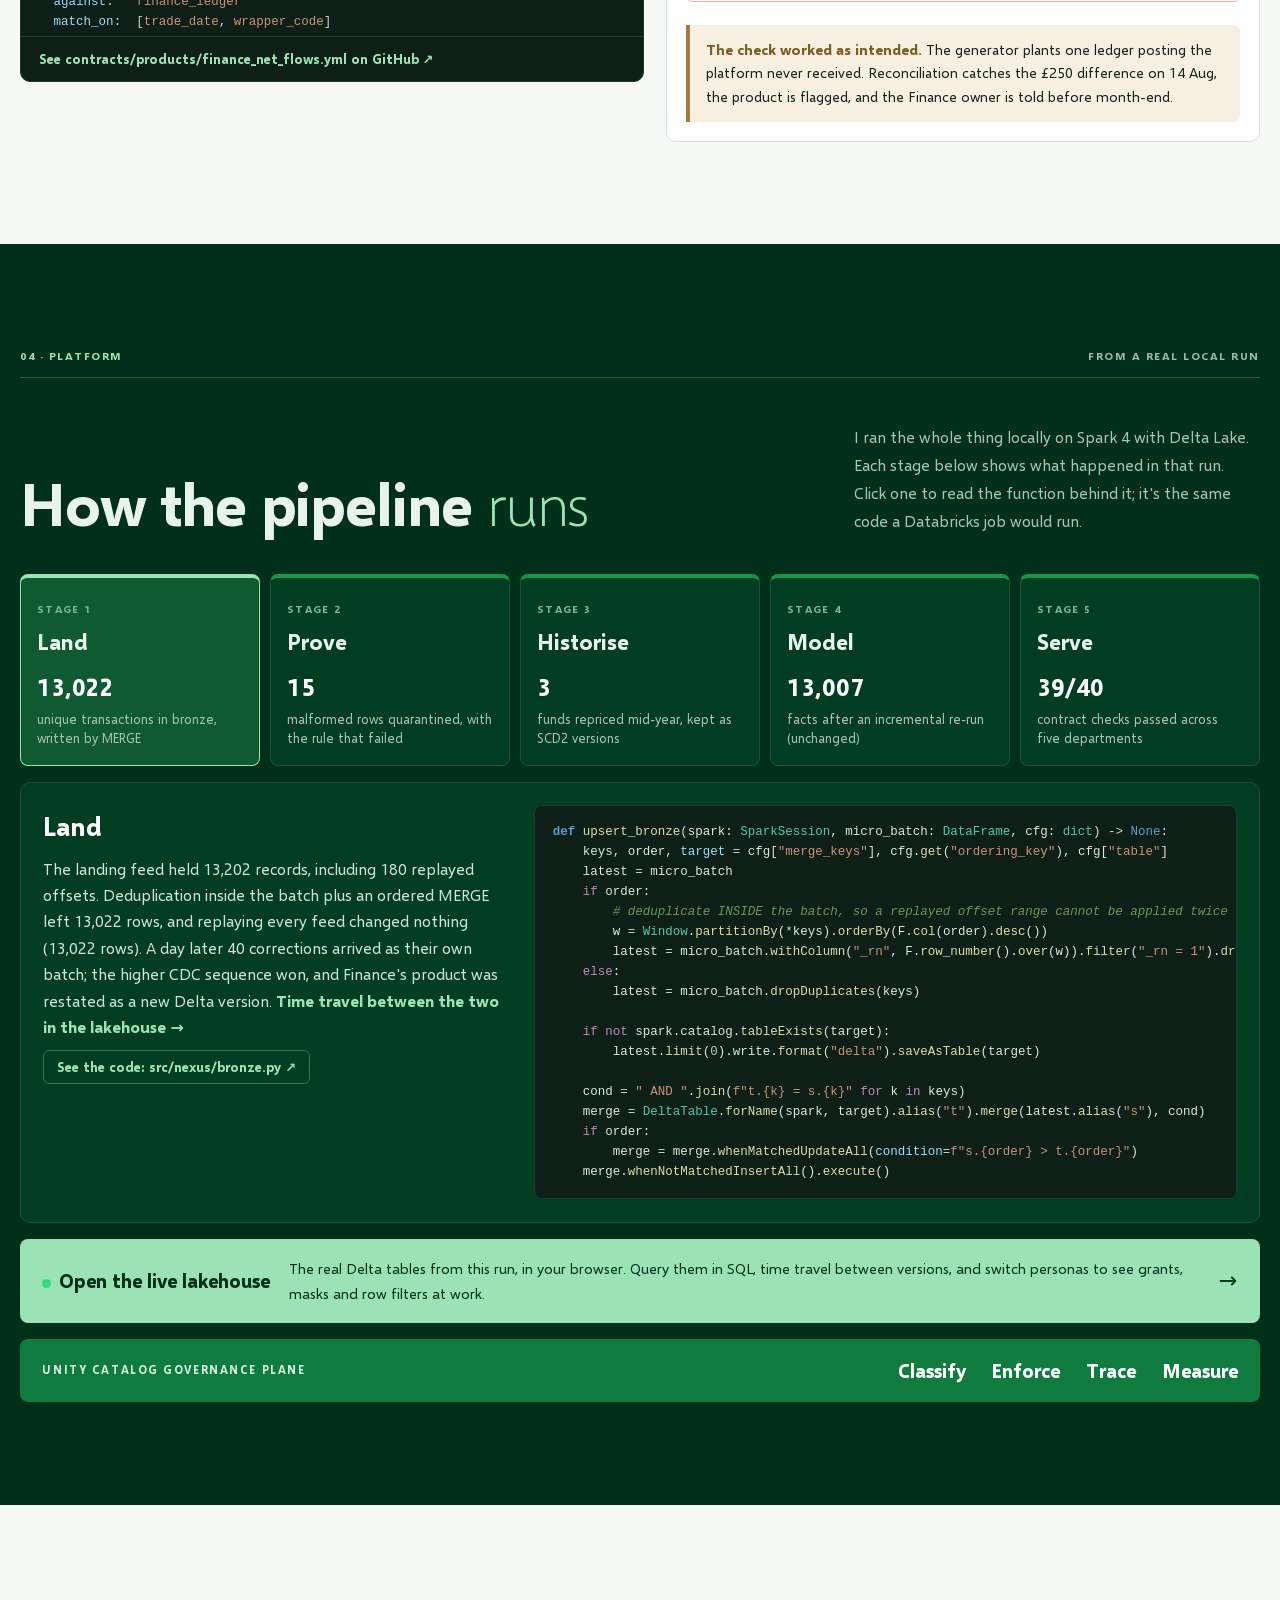
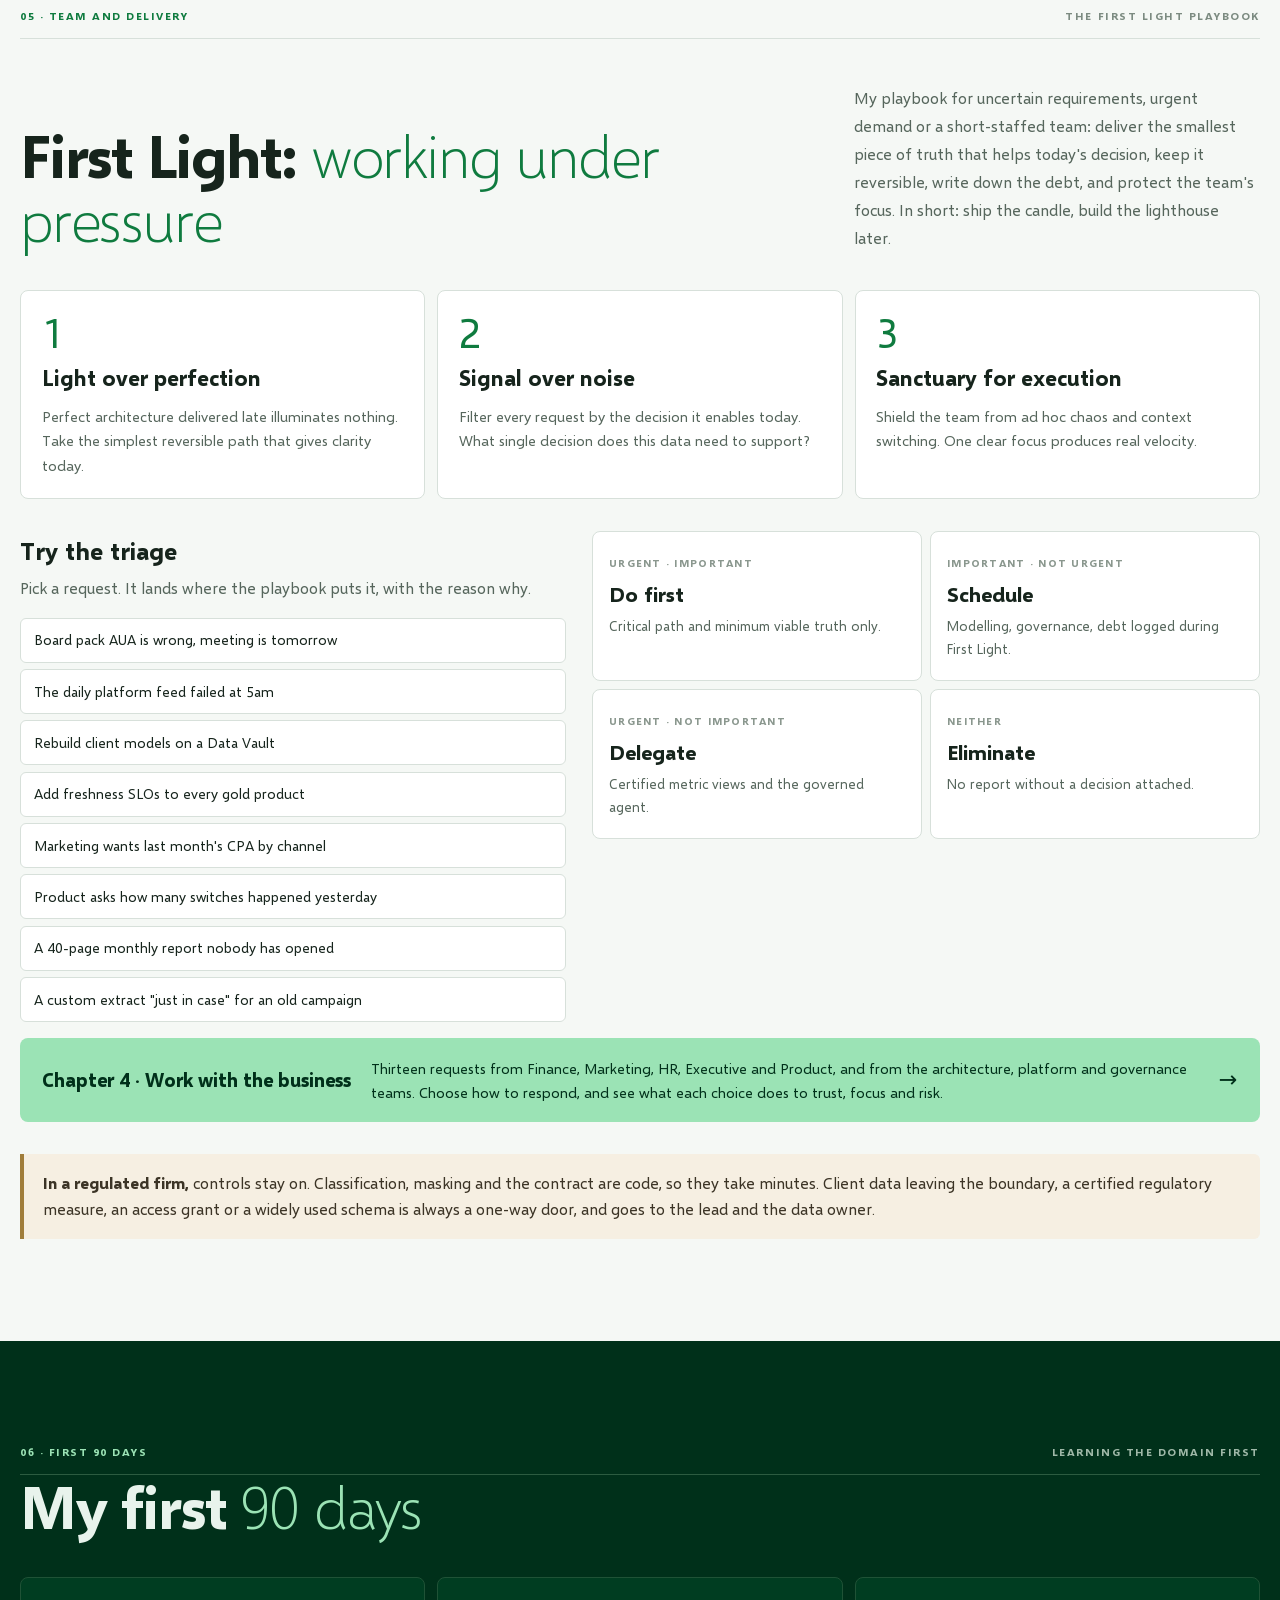
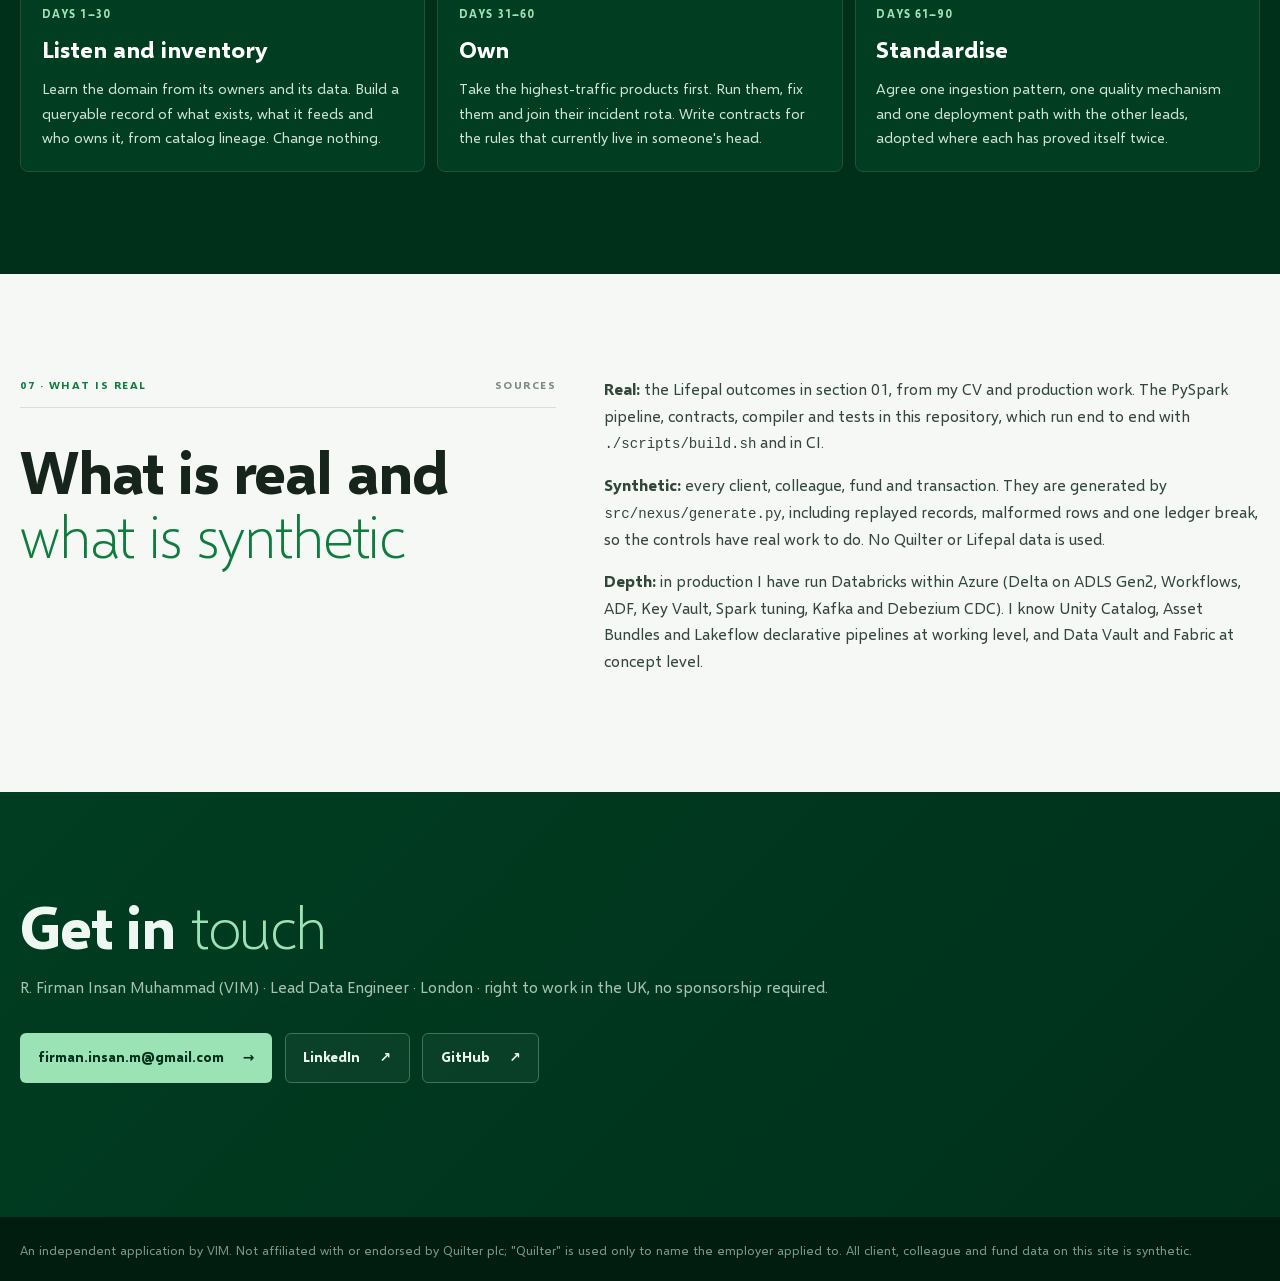
==== commit 6c20a6f4: "Chapter 8: show how the semantic layer is built Before the chat, five steps on the live lakehouse: t" ====
--- a/index.html
+++ b/index.html
@@ -88,7 +88,7 @@
           <a class="chapter" href="oncall.html"><i>5</i><b>Keep it running</b><span>Monday, 07:02, on call. A board number is wrong.</span></a>
           <a class="chapter" href="duty.html"><i>6</i><b>Protect clients</b><span>Are vulnerable clients waiting longer? Answer it without exposing anyone.</span></a>
           <a class="chapter" href="streaming.html"><i>7</i><b>Keep it live</b><span>Ops want today's flows now. Stream them, then check against the books.</span></a>
-          <a class="chapter" href="ask.html"><i>8</i><b>Let them ask</b><span>The semantic layer becomes a chatbot: certified answers, your permissions, sources cited.</span></a>
+          <a class="chapter" href="ask.html"><i>8</i><b>Let them ask</b><span>Build the semantic layer from three conflicting numbers, then it becomes a chatbot: certified answers, your permissions, sources cited.</span></a>
         </div>
       </div>
       <div class="foundation">
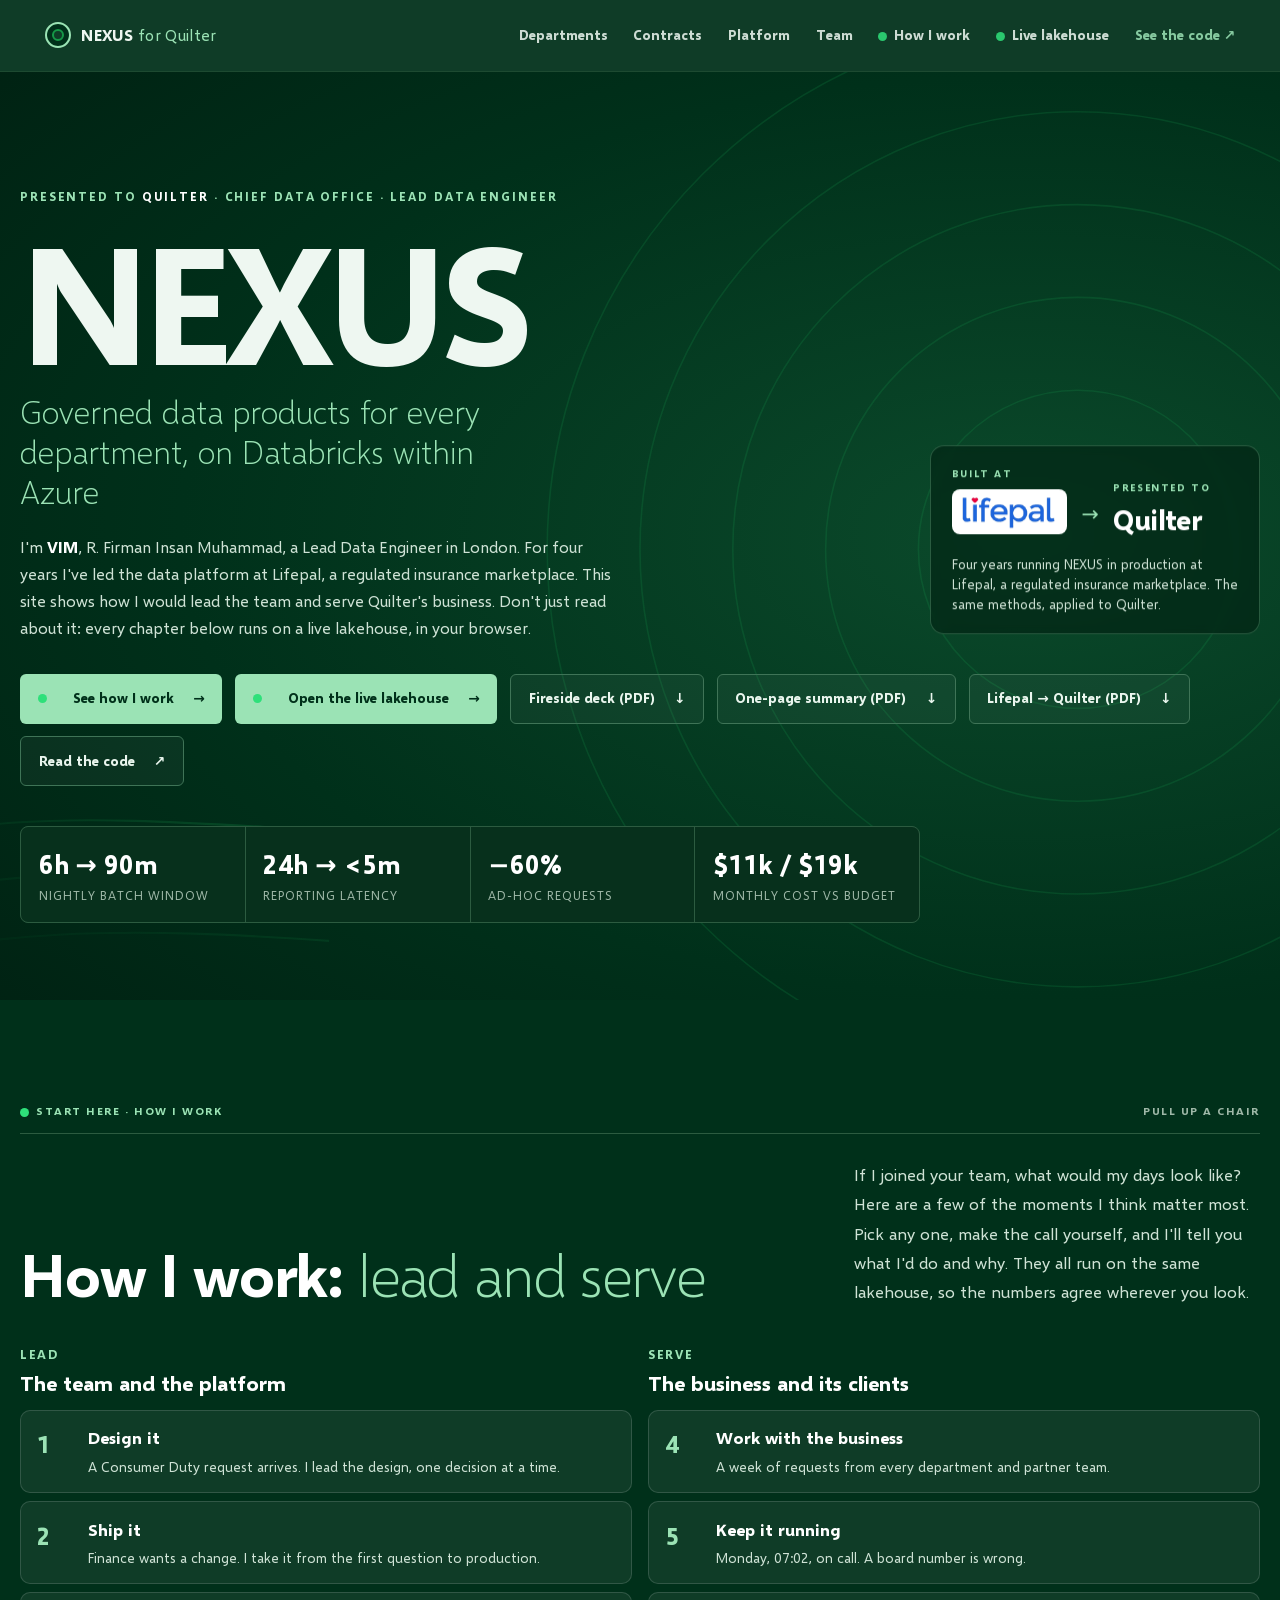
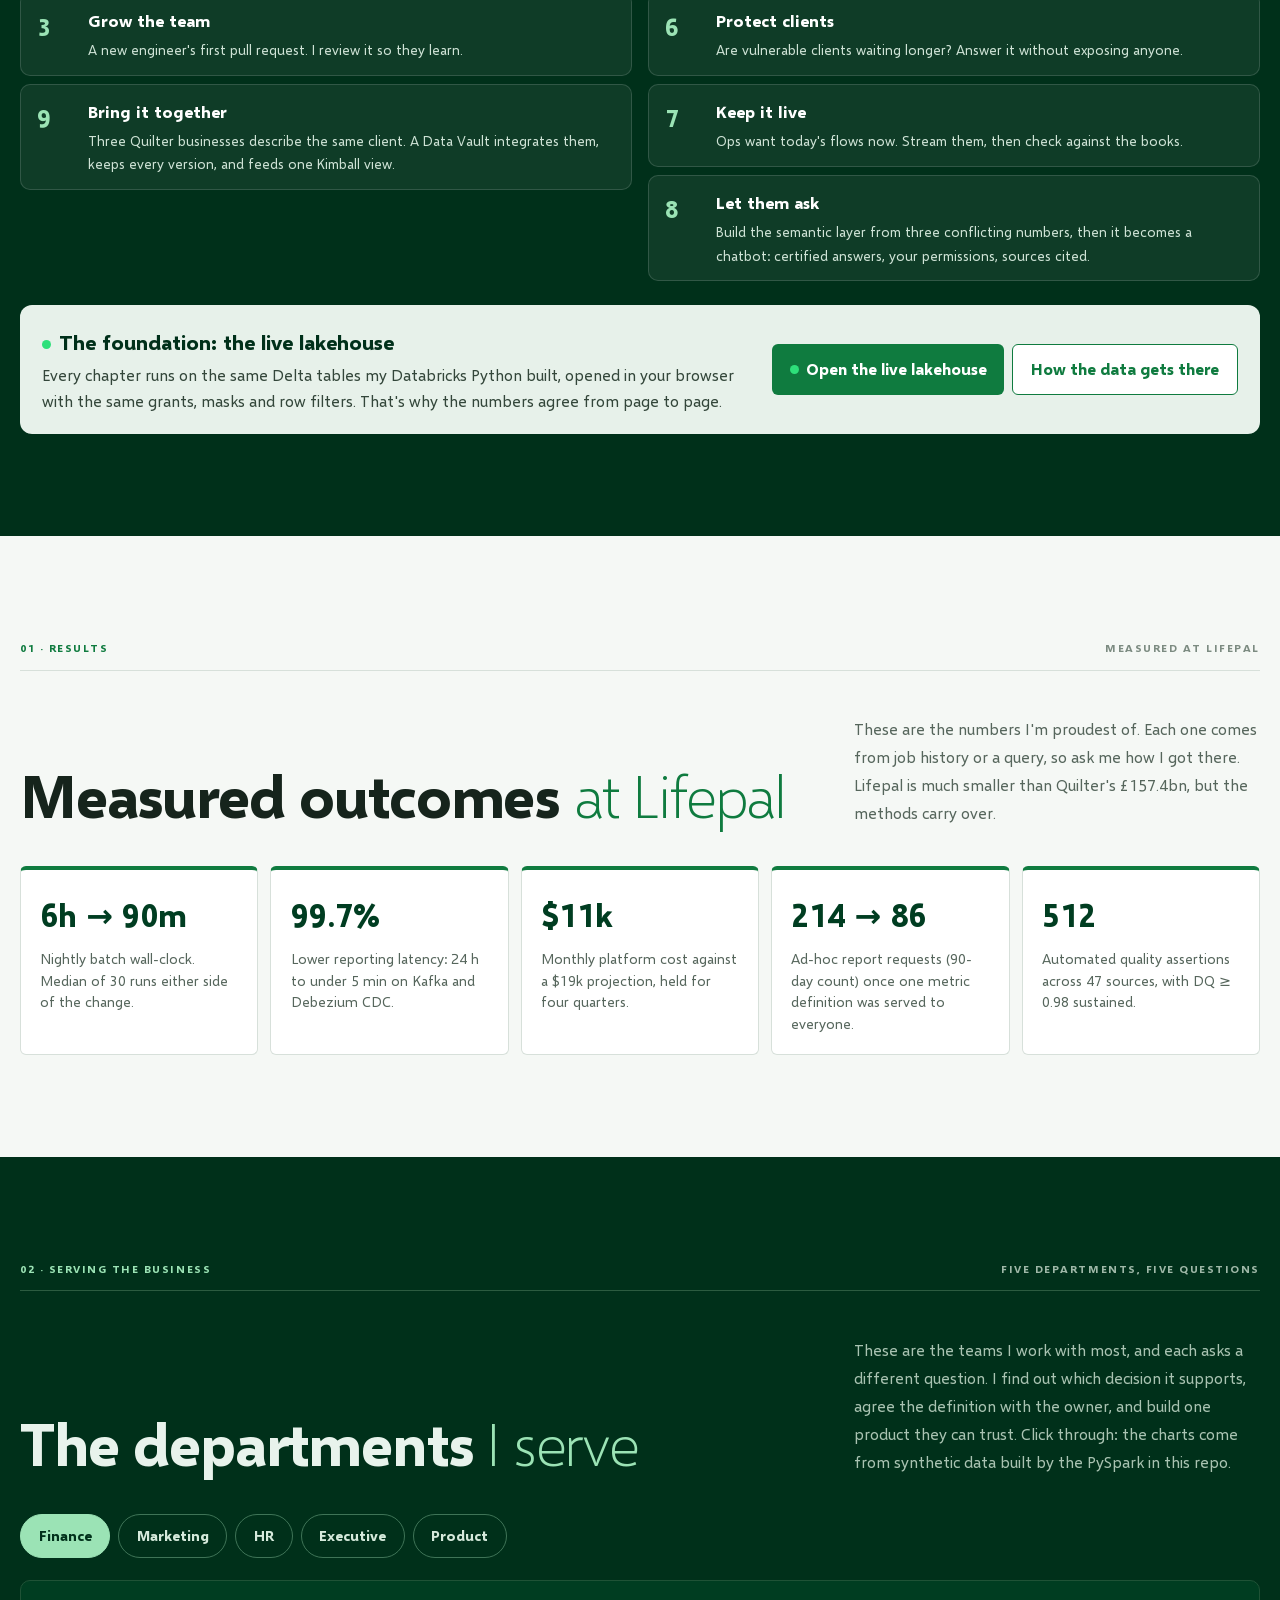
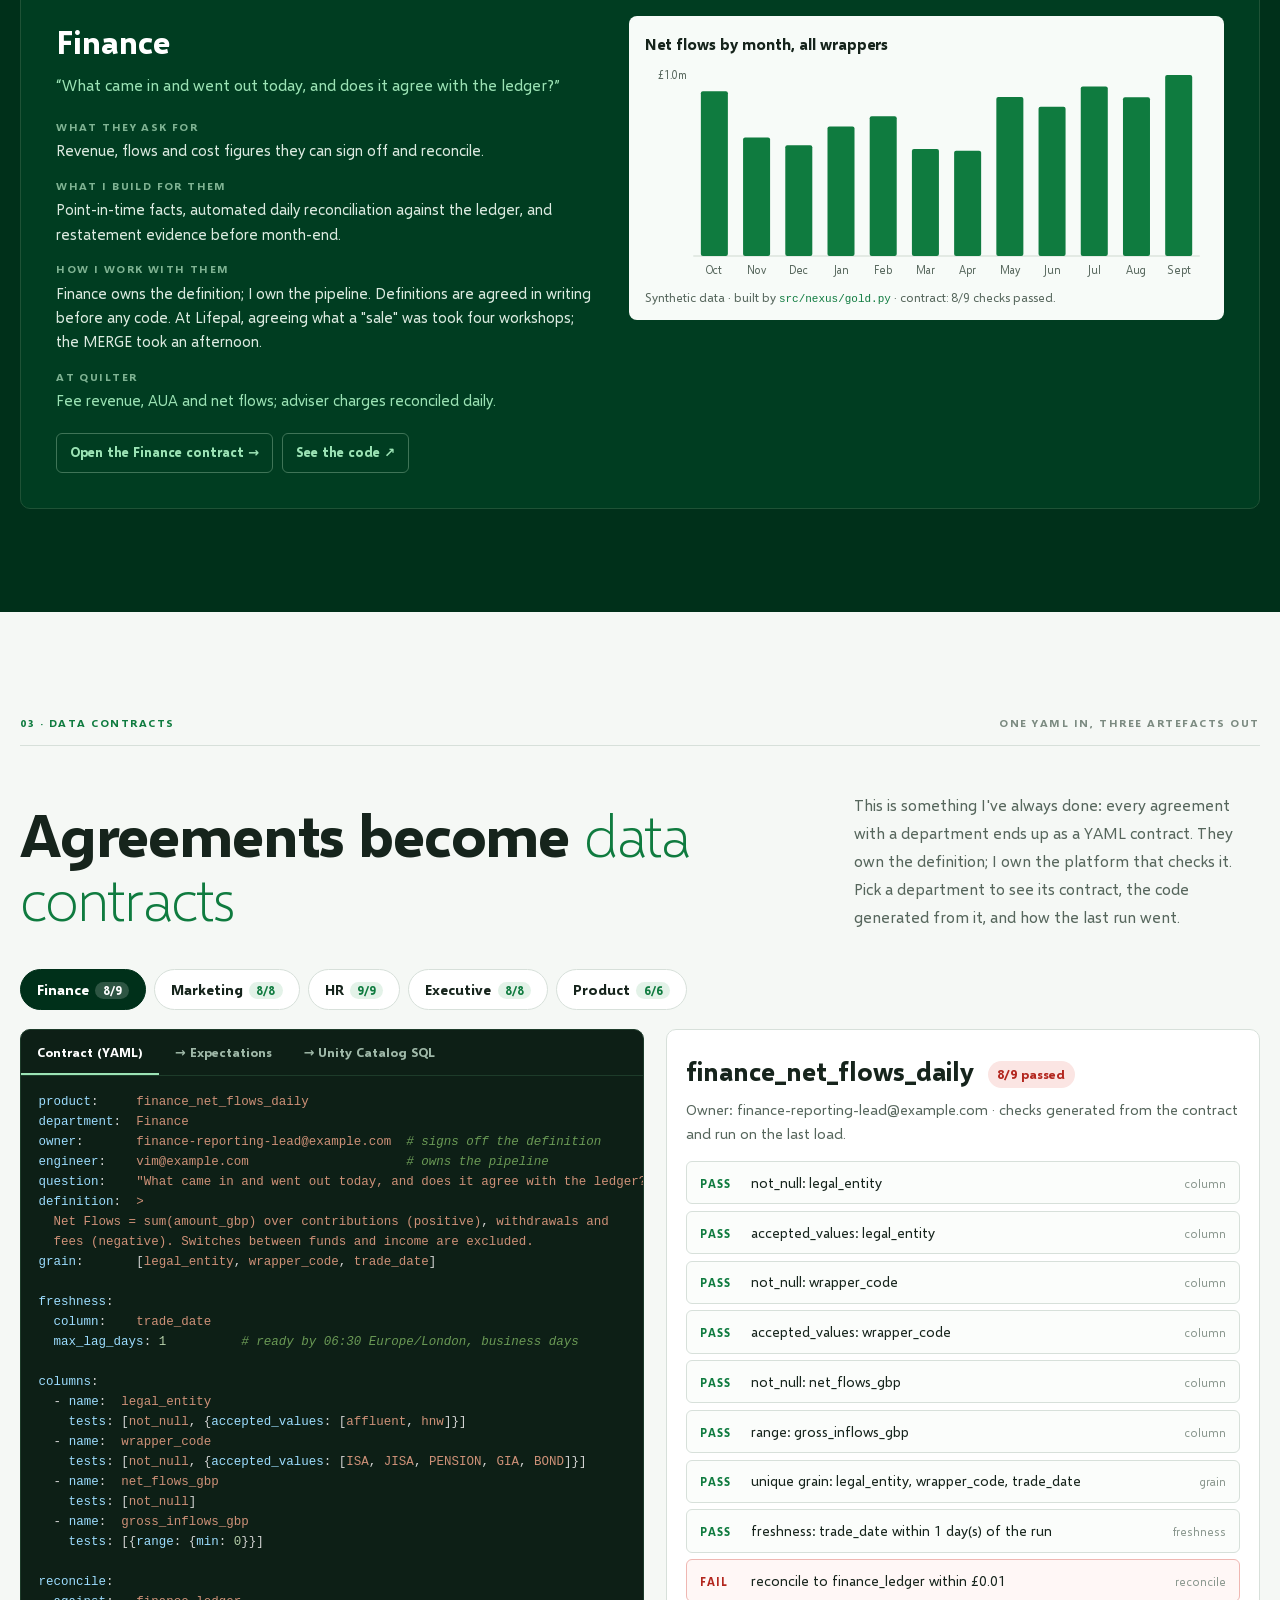
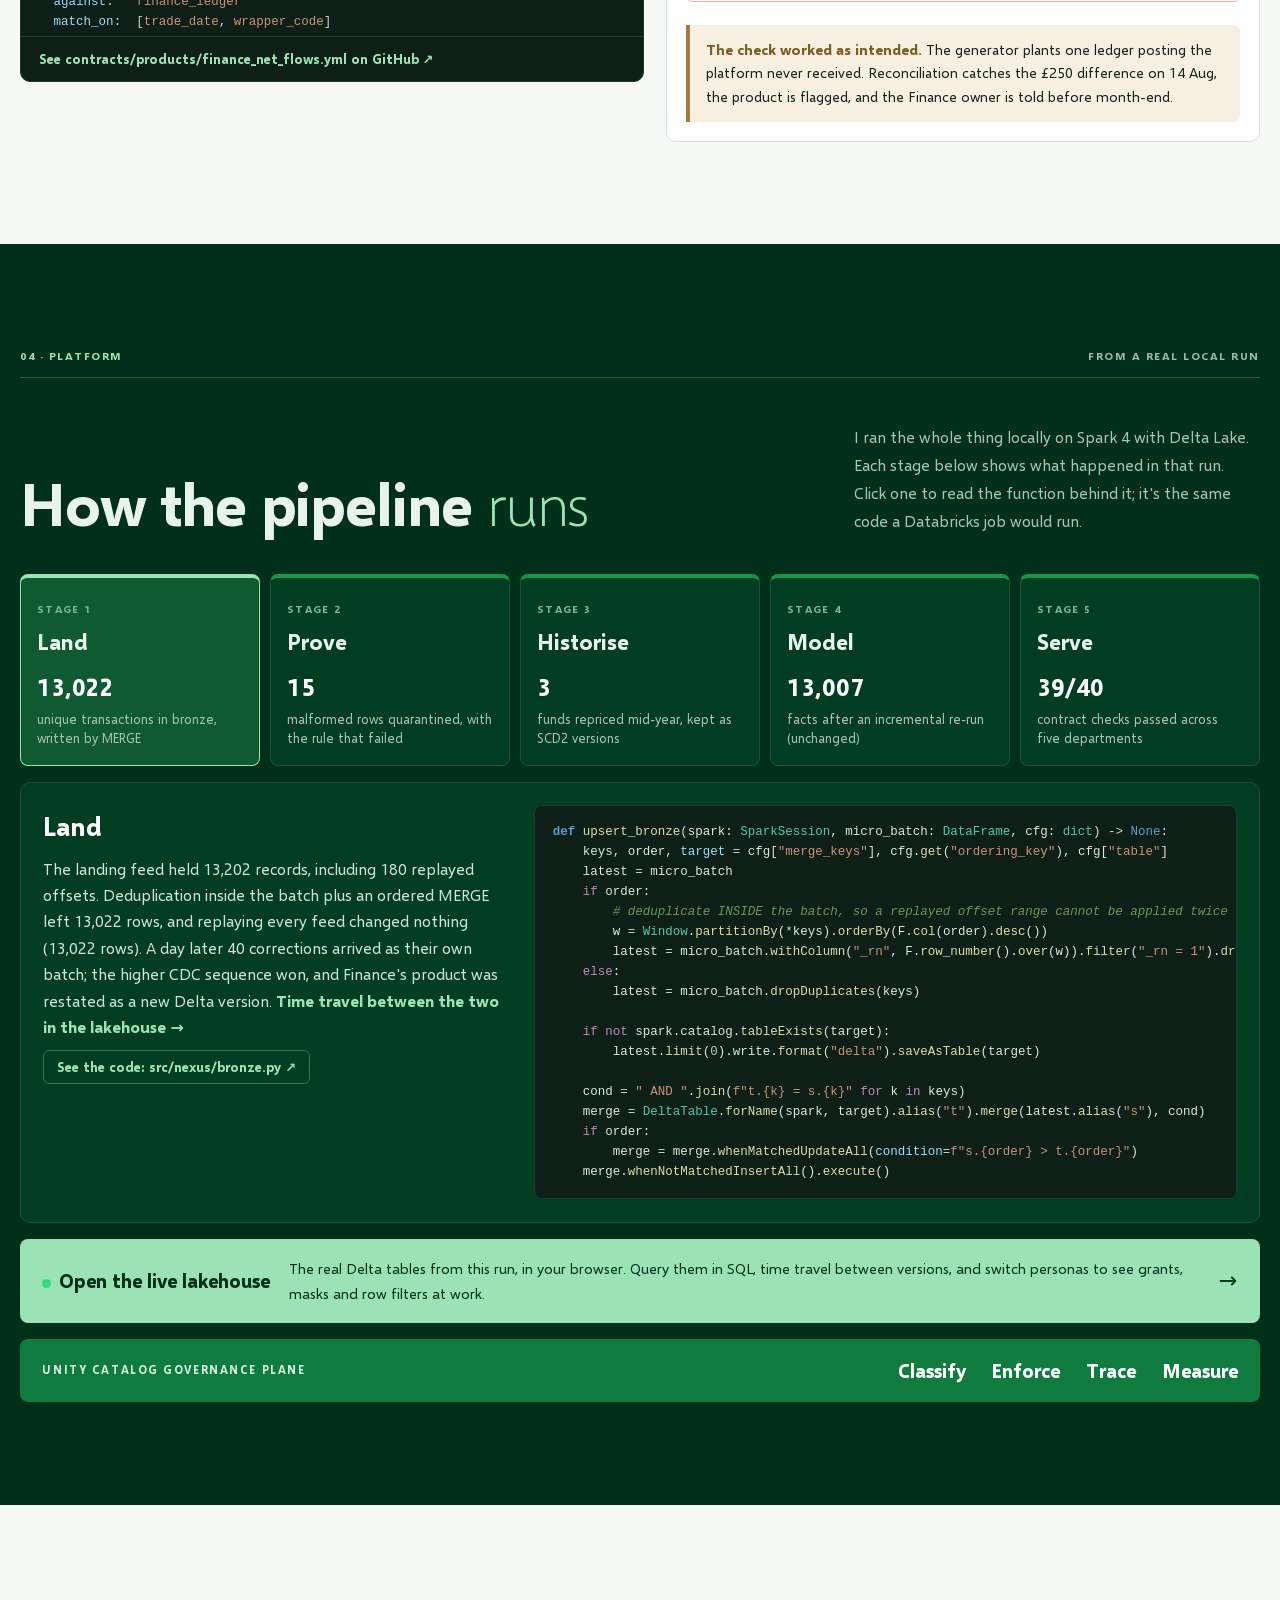
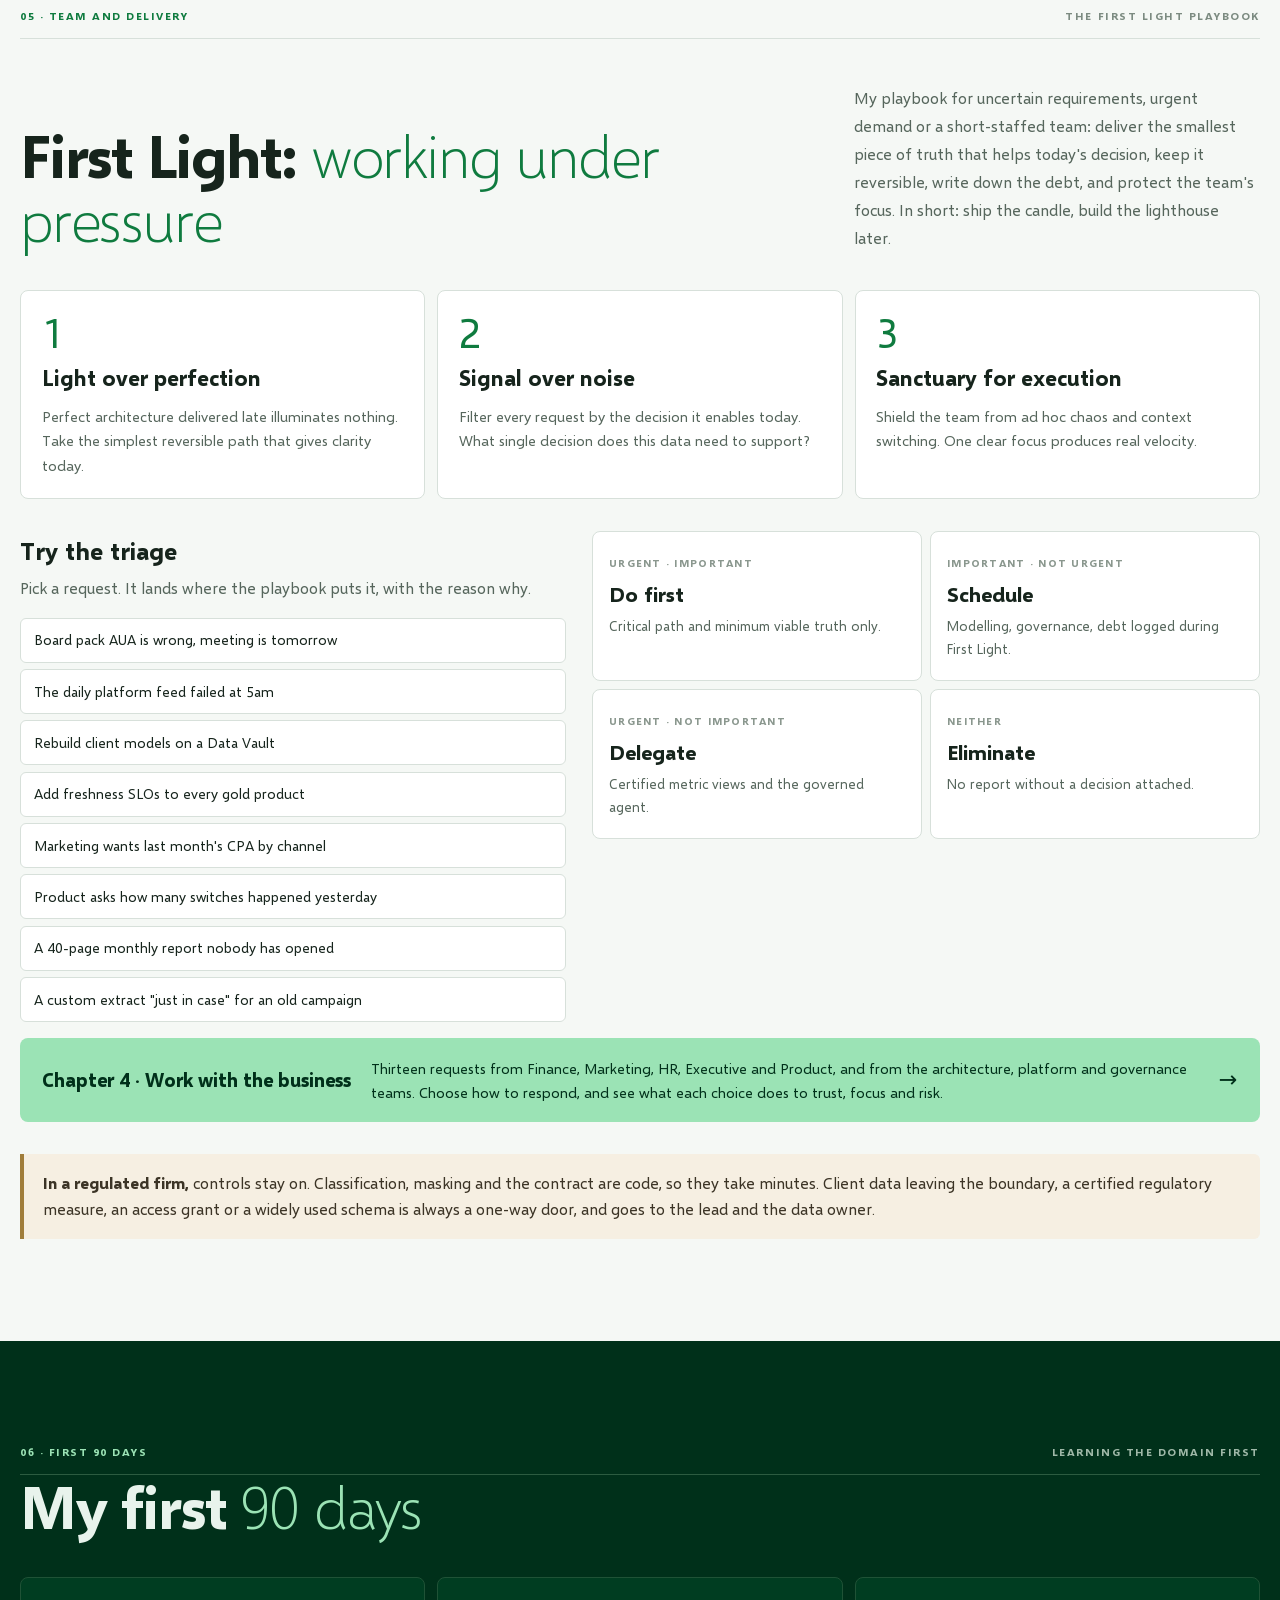
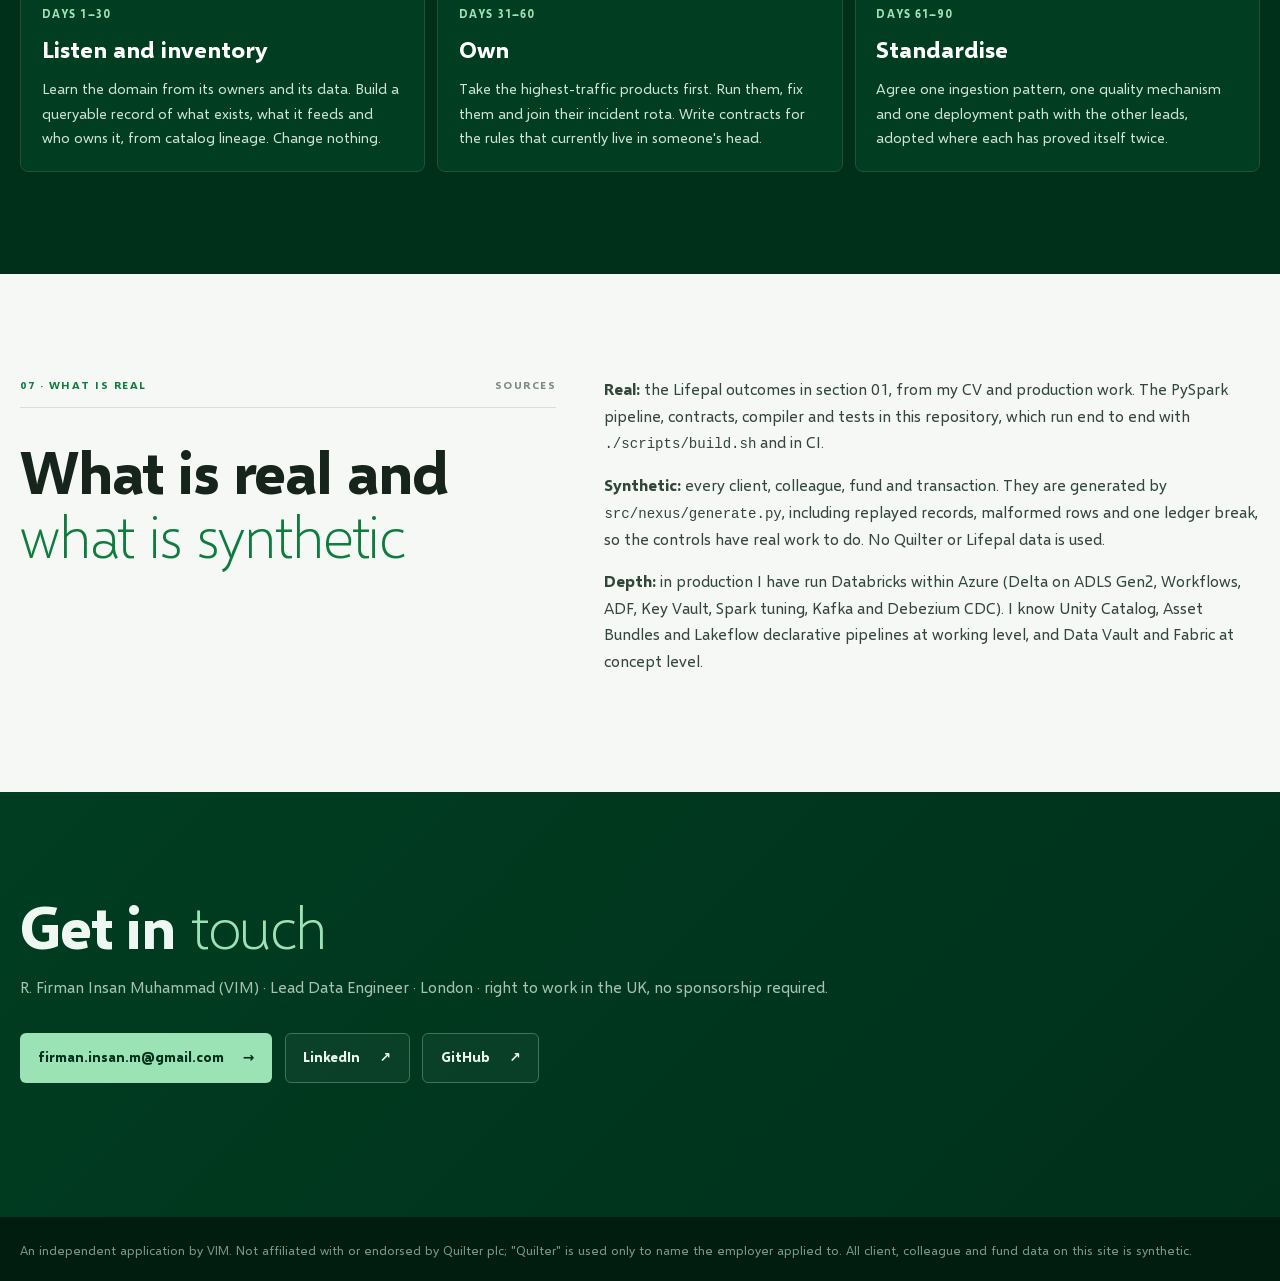
==== commit e97e99bc: "Add chapter 9: Bring it together (Data Vault) Three Quilter businesses describe the same client with" ====
--- a/index.html
+++ b/index.html
@@ -82,6 +82,7 @@
           <a class="chapter" href="design.html"><i>1</i><b>Design it</b><span>A Consumer Duty request arrives. I lead the design, one decision at a time.</span></a>
           <a class="chapter" href="release.html"><i>2</i><b>Ship it</b><span>Finance wants a change. I take it from the first question to production.</span></a>
           <a class="chapter" href="review.html"><i>3</i><b>Grow the team</b><span>A new engineer's first pull request. I review it so they learn.</span></a>
+          <a class="chapter" href="vault.html"><i>9</i><b>Bring it together</b><span>Three Quilter businesses describe the same client. A Data Vault integrates them, keeps every version, and feeds one Kimball view.</span></a>
         </div>
         <div class="hiw-half"><h3>Serve<b>The business and its clients</b></h3>
           <a class="chapter" href="simulate.html#people"><i>4</i><b>Work with the business</b><span>A week of requests from every department and partner team.</span></a>
